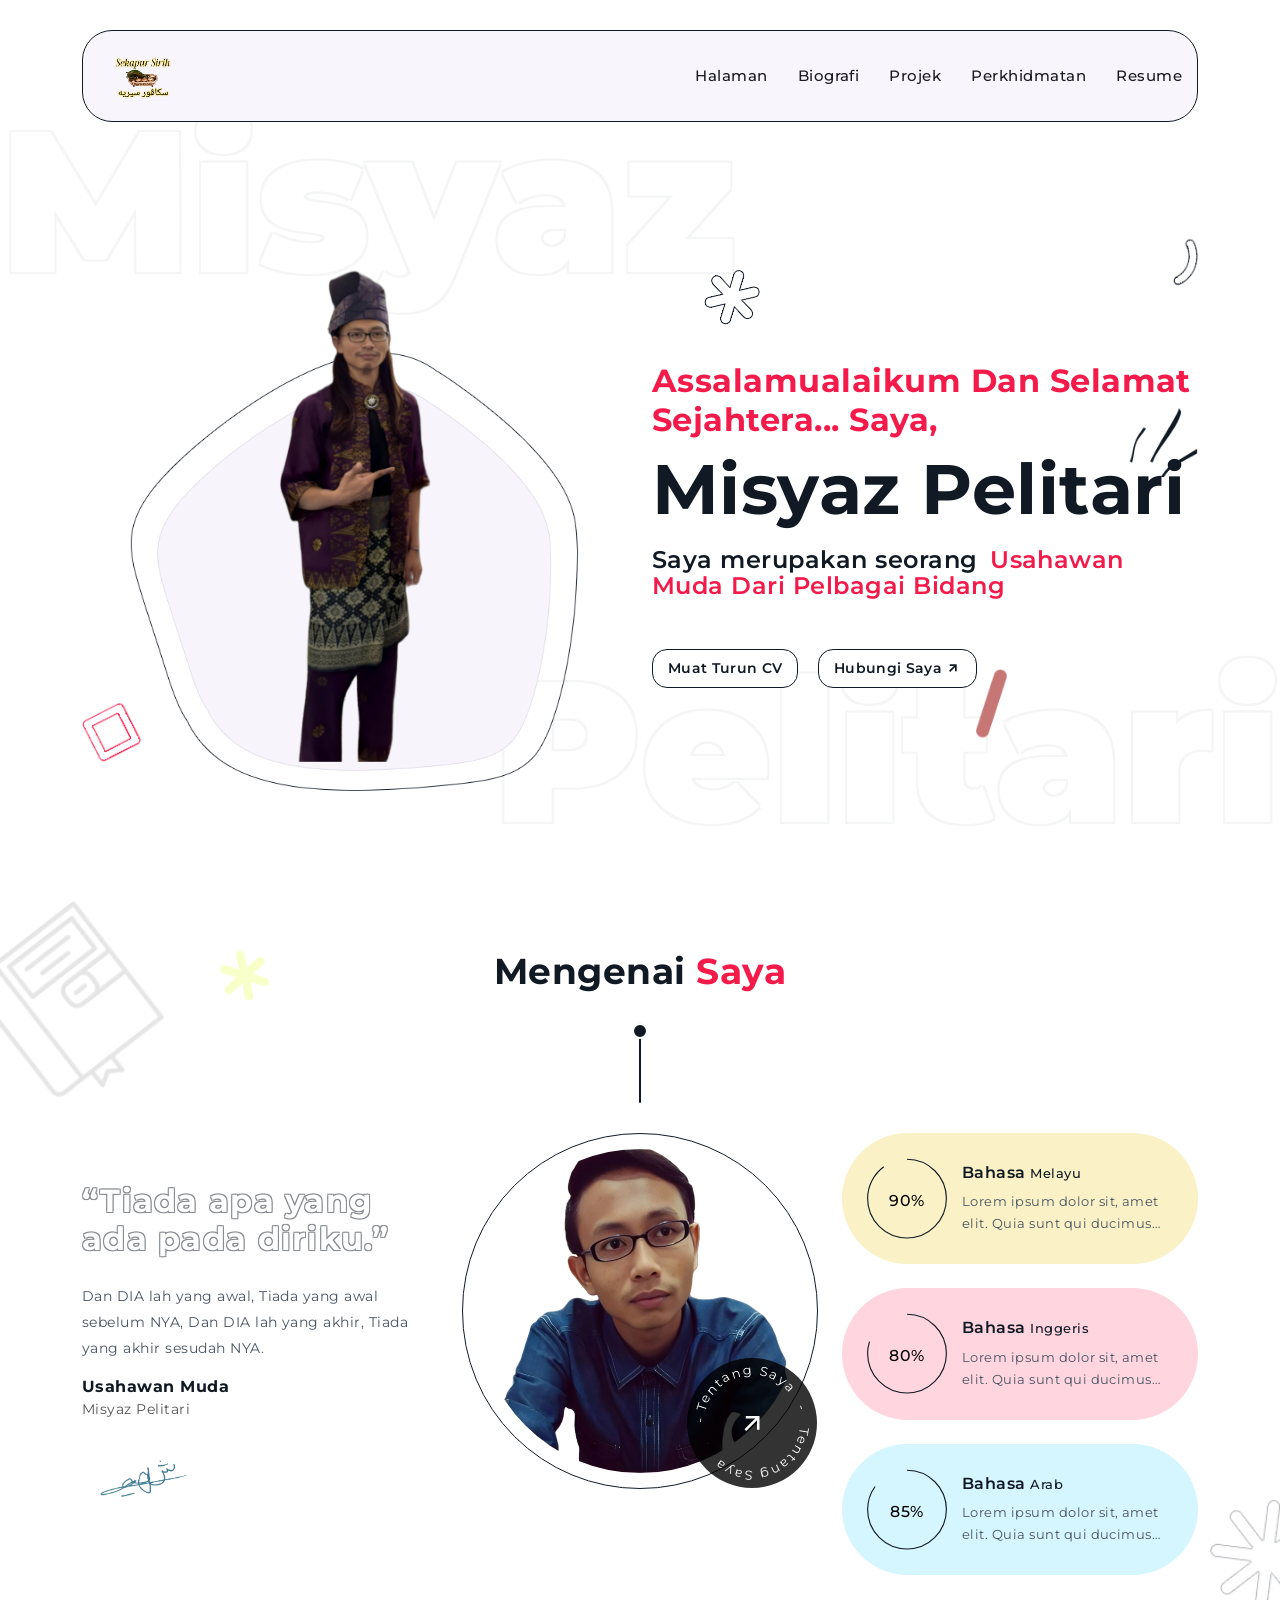
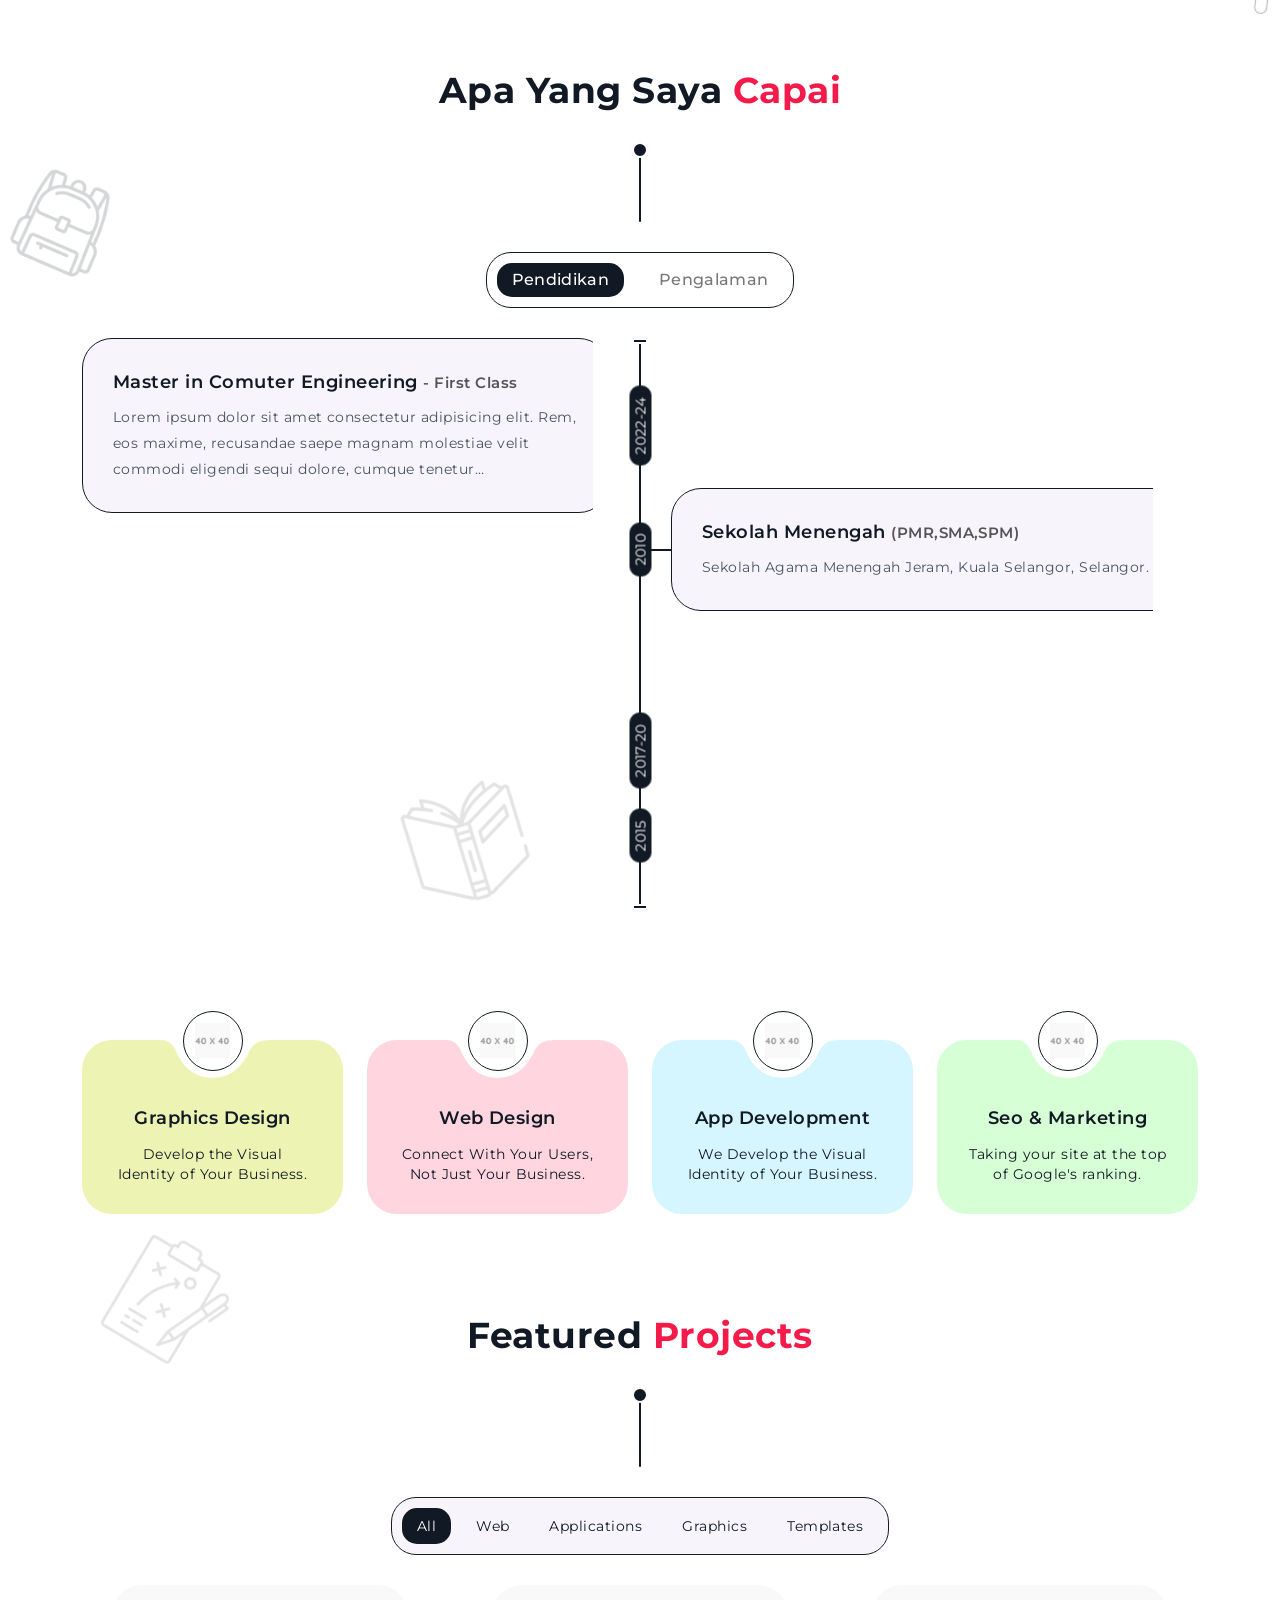
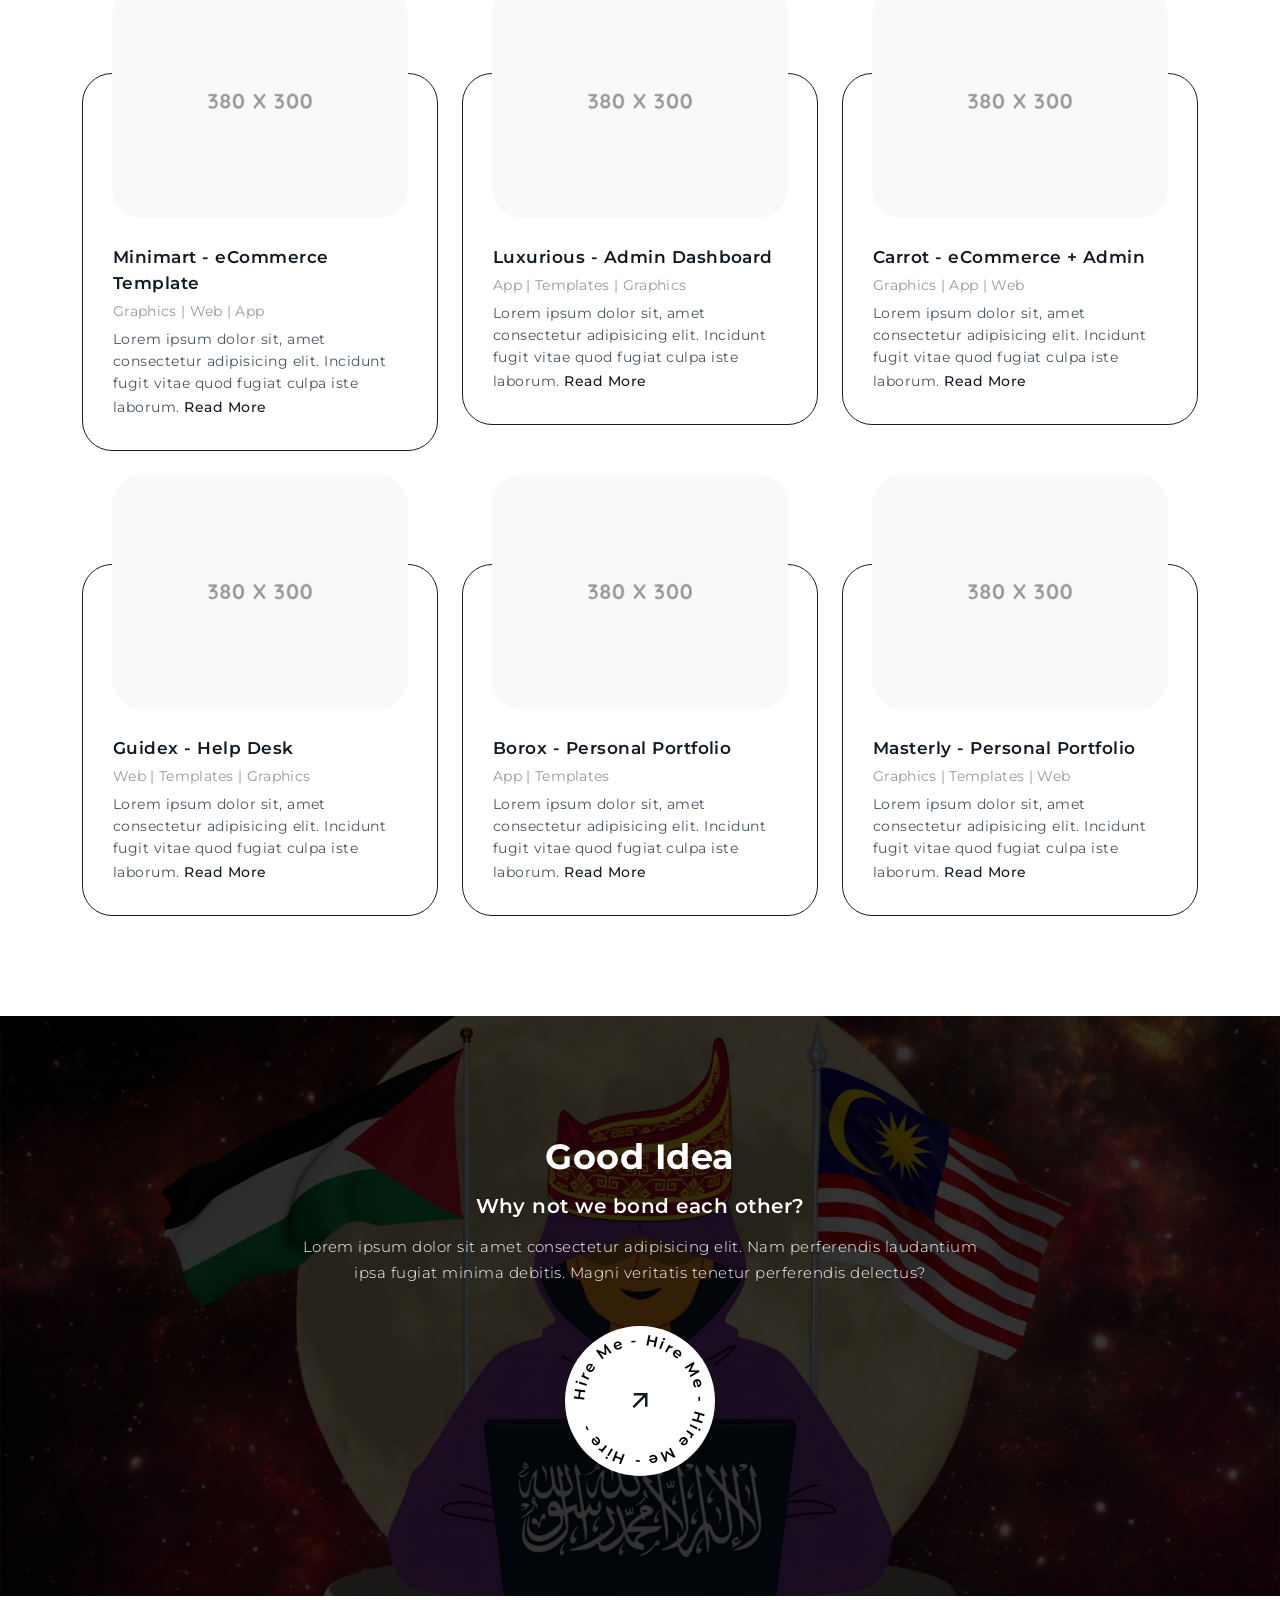
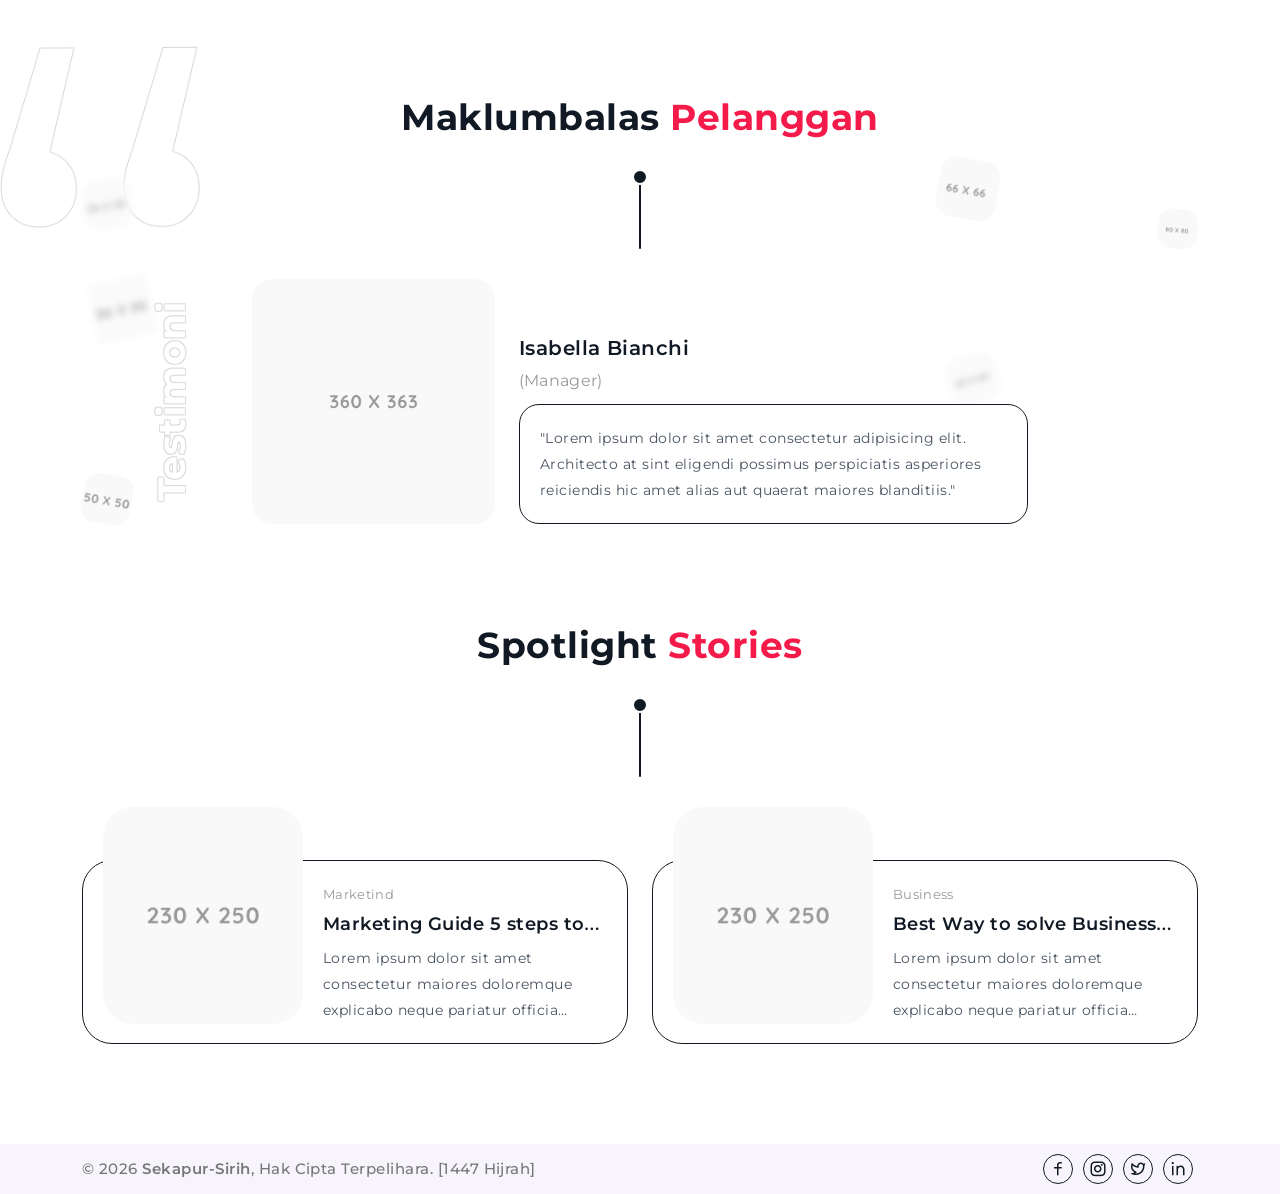
==== index.html @ bc79477d "modified:   index.html" ====
<!DOCTYPE html>
<html lang="en">

<head>
    <meta charset="UTF-8">
    <meta http-equiv="X-UA-Compatible" content="IE=edge">
    <meta name="viewport" content="width=device-width, initial-scale=1.0">
    <meta name="description" content="Karya Misyaz Pelitari.">
    <meta name="keywords" content="personal, portfolio, resume, cv, job, bio, virtual card, corporate, site design, professional, template, classic, modern">
    <title>SekapurSirih - Tampilan Bagi Maklumat Serta Data Biografi</title>

    <!-- Site Favicon -->
    <link rel="icon" href="assets/img/favicon/favicon.png" type="image/x-icon">

    <!-- Css All Plugins Files -->
    <link rel="stylesheet" href="assets/css/vendor/remixicon.css">
    <link rel="stylesheet" href="assets/css/vendor/jquery.fancybox.min.css">
    <link rel="stylesheet" href="assets/css/vendor/owl.carousel.min.css">
    <link rel="stylesheet" href="assets/css/vendor/aos.css">

    <!-- tailwindcss -->
    <script src="assets/js/vendor/tailwindcss3.4.5.js"></script>

    <!-- Main Style -->
    <link rel="stylesheet" href="assets/css/style.css">

</head>

<body>

    <!-- Loader -->
    <div class="bix-loader">
        <span class="loader"></span>
        <img src="assets/img/logo/logo.png" alt="">
    </div>

    <!-- Header -->
    <header class="bix-static transition-all duration-[0.3s] ease-in-out py-[30px] fixed top-[0] right-[0] left-[0] z-[20]">
        <div class="flex flex-wrap justify-between relative items-center mx-auto min-[1400px]:max-w-[1320px] min-[1200px]:max-w-[1140px] min-[992px]:max-w-[960px] min-[768px]:max-w-[720px] min-[576px]:max-w-[540px]">
            <div class="flex flex-wrap w-full">
                <div class="w-full px-[12px]">
                    <nav class="navbar navbar-expand-lg bix-navbar transition-all duration-[0.3s] ease-in-out p-[15px] bg-[#f8f6fc] border-[1px] border-solid border-[#111a24] rounded-[30px] relative z-[3] flex items-center justify-between max-[992px]:flex-nowrap">
                        <!-- Header Logo Start -->
                        <a class="navbar-brand" href="index.html">
                            <img src="assets/img/logo/logo.png" alt="logo" class="bix-logo w-[90px] px-[15px] flex">
                            <img src="assets/img/logo/logo-dark.png" alt="logo" class="dark-logo w-[90px] px-[15px] hidden">
                        </a>
                        <!-- Header Logo End -->
                        <button class="navbar-toggler min-[992px]:hidden w-[40px] h-[40px] flex items-center justify-center rounded-[50%] text-[#111a24] border-[1px] border-solid border-[#111a24] text-[1.25rem] bg-transparent" type="button" title="navbar-toggler">
                            <i class="ri-menu-2-line"></i>
                        </button>
                        <div class="bix-main-menu flex relative justify-end max-[991px]:hidden" id="navbarSupportedContent">
                            <ul class="navbar-nav m-[0] pl-[0] flex flex-wrap min-[992px]:flex-row">
                                <li class="nav-item transition-all duration-[0.3s] ease-in-out ml-[30px]">
                                    <a class="nav-link transition-all duration-[0.3s] ease-in-out font-montserrat tracking-[0.03rem] p-[0] text-[15px] font-medium leading-[40px] capitalize text-[#1b1c20] flex items-center relative hover:text-[#f41a4a]" href="index.html">Halaman</a>
                                </li>
                                <li class="nav-item transition-all duration-[0.3s] ease-in-out ml-[30px]">
                                    <a class="nav-link transition-all duration-[0.3s] ease-in-out font-montserrat tracking-[0.03rem] p-[0] text-[15px] font-medium leading-[40px] capitalize text-[#1b1c20] flex items-center relative hover:text-[#f41a4a]" href="about.html">Biografi</a>
                                </li>
                                <li class="nav-item transition-all duration-[0.3s] ease-in-out ml-[30px]">
                                    <a class="nav-link transition-all duration-[0.3s] ease-in-out font-montserrat tracking-[0.03rem] p-[0] text-[15px] font-medium leading-[40px] capitalize text-[#1b1c20] flex items-center relative hover:text-[#f41a4a]" href="projects.html">Projek</a>
                                </li>
                                <li class="nav-item transition-all duration-[0.3s] ease-in-out ml-[30px]">
                                    <a class="nav-link transition-all duration-[0.3s] ease-in-out font-montserrat tracking-[0.03rem] p-[0] text-[15px] font-medium leading-[40px] capitalize text-[#1b1c20] flex items-center relative hover:text-[#f41a4a]" href="services.html">Perkhidmatan</a>
                                </li>
                                <li class="nav-item transition-all duration-[0.3s] ease-in-out ml-[30px]">
                                    <a class="nav-link transition-all duration-[0.3s] ease-in-out font-montserrat tracking-[0.03rem] p-[0] text-[15px] font-medium leading-[40px] capitalize text-[#1b1c20] flex items-center relative hover:text-[#f41a4a]" href="resume.html">Resume</a>
                                </li> 
                            </ul>
                        </div>
                    </nav>
                </div>
            </div>
        </div>
    </header>

    <!-- Mobile-menu -->
    <div class="bix-sidebar-overlay hidden w-full h-screen fixed top-[0] left-[0] bg-[#000000cc] z-[42]"></div>
    <div id="in_mobile_menu" class="bix-side-cart bix-mobile-menu transition-all duration-[0.3s] ease-in-out w-[300px] h-full pt-[15px] px-[20px] pb-[20px] fixed top-[0] right-auto left-[0] bg-[#fff] translate-x-[-100%] flex flex-col z-[43] overflow-auto">
        <div class="bix-menu-title w-full pb-[20px] flex flex-wrap justify-between">
            <div class="menu-title flex items-center">
                <h4 class="relative border-[0] font-montserrat text-[17px] font-semibold leading-[1] text-[#1b1c20] bg-transparent tracking-[0.03rem]">Menu</h4>
            </div>
            <button type="button" class="bix-close relative border-[0] text-[30px] leading-[1] text-[#ff0000] bg-transparent ">×</button>
        </div>
        <div class="bix-menu-inner">
            <div class="bix-menu-content">
                <ul>
                    <li class="nav-item relative">
                        <a href="index.html" class="nav-link mb-[12px] py-[8px] px-[16px] block capitalize text-[#777] border-[1px] border-solid border-[#eae8ef] rounded-[10px] font-montserrat leading-[26px] text-[14px] font-medium tracking-[0.03rem]">Halaman</a>
                    </li>
                    <li class="nav-item relative">
                        <a href="about.html" class="nav-link mb-[12px] py-[8px] px-[16px] block capitalize text-[#777] border-[1px] border-solid border-[#eae8ef] rounded-[10px] font-montserrat leading-[26px] text-[14px] font-medium tracking-[0.03rem]">Biografi</a>
                    </li>
                    <li class="nav-item relative">
                        <a href="projects.html" class="nav-link mb-[12px] py-[8px] px-[16px] block capitalize text-[#777] border-[1px] border-solid border-[#eae8ef] rounded-[10px] font-montserrat leading-[26px] text-[14px] font-medium tracking-[0.03rem]">Projek</a>
                    </li>
                    <li class="nav-item relative">
                        <a href="services.html" class="nav-link mb-[12px] py-[8px] px-[16px] block capitalize text-[#777] border-[1px] border-solid border-[#eae8ef] rounded-[10px] font-montserrat leading-[26px] text-[14px] font-medium tracking-[0.03rem]">Perkhidmatan</a>
                    </li>
                    <li class="nav-item relative">
                        <a href="resume.html" class="nav-link mb-[12px] py-[8px] px-[16px] block capitalize text-[#777] border-[1px] border-solid border-[#eae8ef] rounded-[10px] font-montserrat leading-[26px] text-[14px] font-medium tracking-[0.03rem]">Resume</a>
                    </li>
                </ul>
            </div>
        </div>
    </div>

    <!-- Hero -->
    <section class="section-hero h-[800px] mt-[100px] relative pb-[50px] pt-[100px] max-[991px]:h-auto max-[991px]:mt-[95px] max-[991px]:pb-[40px] max-[991px]:pt-[80px] max-[767px]:pb-[35px] max-[767px]:pt-[70px]" id="home">
        <div class="first-name top-[0] leading-none absolute font-montserrat text-[200px] font-black text-[#fff] opacity-[0.04] max-[991px]:text-[130px] max-[991px]:top-[30px] max-[575px]:text-[100px] max-[460px]:text-[70px]">Misyaz</div>
        <div class="last-name bottom-[0] right-[0] absolute font-montserrat text-[200px] font-black text-[#fff] opacity-[0.04] max-[991px]:bottom-[250px] max-[991px]:text-[130px] max-[575px]:text-[100px] max-[460px]:text-[70px]">Pelitari</div>
        <div class="flex h-full flex-wrap justify-between relative items-center mx-auto min-[1400px]:max-w-[1320px] min-[1200px]:max-w-[1140px] min-[992px]:max-w-[960px] min-[768px]:max-w-[720px] min-[576px]:max-w-[540px]">
            <div class="flex flex-wrap w-full">
                <div class="min-[992px]:w-[50%] w-full px-[12px]">
                    <div class="bix-hero-img relative" data-aos="fade-up" data-aos-duration="2000" data-aos-delay="600">
                        <div class="hero-inner-img relative">
                            <img src="assets/img/hero/hero.png" alt="hero" data-offset="30" class="hero-parallax w-[calc(100%-300px)] mt-auto mx-auto mb-[50px] block max-[1399px]:w-[calc(100%-260px)] max-[1199px]:w-[calc(100%-215px)] max-[991px]:w-[calc(100%-400px)] max-[767px]:w-[calc(100%-250px)] max-[575px]:w-[210px]">
                        </div>
                    </div>
                </div>
                <div class="min-[992px]:w-[50%] w-full px-[12px]">
                    <div class="bix-hero-contact h-full flex flex-col justify-center relative max-[991px]:mt-[15px] max-[991px]:pb-[30px] max-[991px]:items-center max-[575px]:text-center">
                        <h4 class="mb-[8px] font-montserrat tracking-[0.03rem] leading-[1.2] text-[35px] font-bold text-[#f41a4a] max-[1399px]:text-[32px] max-[1199px]:text-[28px] max-[767px]:text-[24px]" data-aos="fade-up" data-aos-duration="2000" data-aos-delay="600">Assalamualaikum Dan Selamat Sejahtera... Saya, </h4>
                        <h1 class="mb-[16px] text-[78px] text-[#111a24] font-bold relative tracking-[0.03rem] leading-[1.2] max-[1399px]:text-[70px] max-[1199px]:text-[52px] max-[767px]:text-[38px]" data-aos="fade-up" data-aos-duration="2000" data-aos-delay="700">Misyaz Pelitari</h1>
                        <p class="font-montserrat text-[27px] font-semibold text-[#111a24] leading-[26px] tracking-[0.03rem] max-[1399px]:text-[24px] max-[1199px]:text-[20px] max-[767px]:text-[18px]" data-aos="fade-up" data-aos-duration="2000" data-aos-delay="800">Saya merupakan seorang
                            <span class="mx-[5px] text-[#f41a4a]">Usahawan Muda Dari Pelbagai Bidang</span>
                        </p>
                        <div class="bix-buttons m-[-10px] pt-[50px] flex flex-wrap relative max-[991px]:pt-[20px] max-[575px]:justify-center" data-aos="fade-up" data-aos-duration="2000" data-aos-delay="900">
                            <button type="button" class="bix-button m-[10px] transition-all duration-[0.3s] ease-in-out py-[10px] px-[15px] font-montserrat text-[14px] font-semibold leading-[1.2] capitalize bg-[#fff] text-[#111a24] border-[1px] border-solid border-[#111a24] rounded-[15px] hover:bg-[#f41a4a] hover:border-[#f41a4a] hover:text-[#fff]">Muat Turun CV</button>
                            <button type="button" class="modal-trigger bix-modal-toggle bix-button m-[10px] transition-all duration-[0.3s] ease-in-out py-[10px] px-[15px] font-montserrat text-[14px] font-semibold leading-[1.2] capitalize bg-[#fff] text-[#111a24] border-[1px] border-solid border-[#111a24] rounded-[15px] hover:bg-[#f41a4a] hover:border-[#f41a4a] hover:text-[#fff]">Hubungi Saya <i class="ri-arrow-right-up-line"></i></button>
                        </div>
                    </div>
                </div>
            </div>
        </div>
    </section>

    <!-- About -->
    <section class="section-about relative py-[50px] max-[991px]:py-[40px] max-[767px]:py-[35px]">
        <div class="container flex flex-wrap justify-between relative items-center mx-auto min-[1400px]:max-w-[1320px] min-[1200px]:max-w-[1140px] min-[992px]:max-w-[960px] min-[768px]:max-w-[720px] min-[576px]:max-w-[540px]">
            <div class="flex flex-wrap w-full mb-[-30px]">
                <div class="w-full px-[12px]">
                    <div class="bix-banner mb-[30px] flex justify-center text-center max-[1199px]:mb-[25px] max-[767px]:mb-[20px]" data-aos="fade-up" data-aos-duration="2000" data-aos-delay="400">
                        <h4 class="font-montserrat text-[36px] font-bold text-[#111a24] tracking-[0.03rem] leading-[1.2] max-[1199px]:text-[32px] max-[767px]:text-[28px] max-[575px]:text-[24px]">Mengenai <span class="text-[#f41a4a]">Saya</span></h4>
                    </div>
                    <div class="bix-banner-line mb-[110px]" data-aos="fade-up" data-aos-duration="2000" data-aos-delay="600">
                        <span class="inner-border relative flex justify-center"></span>
                    </div>
                </div>
                <div class="max-[1199px]:order-2 min-[1200px]:w-[33.33%] min-[992px]:w-[50%] w-full px-[12px] mb-[30px]" data-aos="fade-up" data-aos-duration="2000" data-aos-delay="400">
                    <div class="bix-about-contact h-full flex flex-col justify-center">
                        <h5 class="mb-[24px] font-montserrat text-[37px] font-bold text-[#fff] tracking-[0.08rem] opacity-[0.5] leading-[1.2] max-[1399px]:text-[32px] max-[1199px]:text-[28px] max-[575px]:text-[28px] max-[420px]:text-[22px]">“Tiada apa yang ada pada diriku.”</h5>
                        <p class="mb-[16px] font-montserrat text-[14px] text-[#495461] font-normal leading-[26px] tracking-[0.03rem]">Dan DIA lah yang awal, Tiada yang awal sebelum NYA, Dan DIA lah yang akhir, Tiada yang akhir sesudah NYA. </p>
                        <div class="about-name">
                            <h6 class="mb-[0] font-montserrat text-[16px] text-[#111a24] font-bold tracking-[0.03rem] leading-[1.2]">Usahawan Muda</h6>
                            <p class="text-[14px] text-[#555] mb-[16px] font-montserrat font-normal leading-[26px] tracking-[0.03rem]">Misyaz Pelitari</p>
                            <div class="inner-sign-items">
                                <img src="assets/img/about/sign.png" alt="sign" class="white-mode w-[120px] inline">
                                <img src="assets/img/about/sign-dark.png" alt="sign" class="dark-mode w-[120px] hidden">
                            </div>
                        </div>
                    </div>
                </div>
                <div class="max-[1199px]:order-1 min-[1200px]:w-[33.33%] min-[992px]:w-[100%] w-full px-[12px] mb-[30px]" data-aos="fade-up" data-aos-duration="2000" data-aos-delay="600">
                    <div class="bix-about-img border-[1px] border-solid border-[#111a24] p-[15px] rounded-[200px] relative max-[1199px]:max-w-fit max-[1199px]:m-auto">
                        <img src="assets/img/about/about.jpg" alt="about" class="w-full rounded-[200px]">
                        <div class="bix-rounded-circle z-[1] h-[130px] w-[130px] absolute bottom-[0] right-[0] bg-[#000000cc] rounded-[50%] max-[575px]:h-[120px] max-[575px]:w-[120px] max-[575px]:bottom-[20px] max-[575px]:right-[20px] max-[420px]:bottom-[0] max-[420px]:right-[0]">
                            <a href="about.html" class="relative">
                                <svg viewBox="0 0 100 100" width="100" height="100" class="fill-current h-auto origin-center w-full">
                                    <defs>
                                        <path id="circle" d=" M 50, 50 m -37, 0 a 37,37 0 1,1 74,0 a 37,37 0 1,1 -74,0"></path>
                                    </defs>
                                    <text>
                                        <textPath xlink:href="#circle" class="text-[10px] text-[#fff] tracking-[1.3px]">-  Tentang Saya &nbsp; - &nbsp;  Tentang Saya &nbsp; 
                                        </textPath>
                                    </text>
                                </svg>
                                <div class="inner-contact w-full h-full absolute top-[0] left-[0] right-[0] flex justify-center items-center">
                                    <i class="ri-arrow-right-up-line text-[30px] text-[#fff]"></i>
                                </div>
                            </a>
                        </div>
                        <div class="inner-item transition-all duration-[0.3s] ease-in-out h-full absolute top-[0] right-[-7px] flex flex-col justify-center z-[0] opacity-[0]">
                            <a class="box-inner my-[20px] relative" href="javascript:void(0)">
                                <img src="assets/img/about/item-1.png" alt="item-1" class="w-[18px] h-[18px] relative z-[1] rounded-[0]">
                            </a>
                            <a class="box-inner my-[20px] relative" href="javascript:void(0)">
                                <img src="assets/img/about/item-2.png" alt="item-2" class="white-mode w-[18px] h-[18px] relative z-[1] rounded-[0] inline">
                                <img src="assets/img/about/item-2-dark.png" alt="item-2-dark" class="dark-mode w-[18px] h-[18px] relative z-[1] rounded-[0] hidden">
                            </a>
                            <a class="box-inner my-[20px] relative" href="javascript:void(0)">
                                <img src="assets/img/about/item-3.png" alt="item-3" class="w-[18px] h-[18px] relative z-[1] rounded-[0]">
                            </a>
                        </div>
                    </div>
                </div>
                <div class="max-[1199px]:order-3 min-[1200px]:w-[33.33%] min-[992px]:w-[50%] w-full px-[12px]">
                    <div class="bix-skill h-full flex flex-col justify-center max-[1199px]:h-auto" id="progress">
                        <div class="skill-inner-box mb-[24px] p-[20px] flex flex-col relative rounded-[100px] max-[420px]:rounded-[50px] bg-[#faf1c6]" data-aos="fade-up" data-aos-duration="2000" data-aos-delay="600">
                            <div class="skill-logo transition-all duration-[0.3s] ease-in-out flex justify-end absolute right-[60px] top-[-30px] z-[1] opacity-[0]">
                                <a href="javascript:void(0)" class="relative h-[30px] w-[30px] mx-[20px] border-[1px] border-solid border-[#111a24] bg-[#fff] rounded-[20px]">
                                    <img src="assets/img/about/logo-1.png" alt="about-logo-1" class="w-[28px] p-[5px]">
                                </a>
                                <a href="javascript:void(0)" class="relative h-[30px] w-[30px] mx-[20px] border-[1px] border-solid border-[#111a24] bg-[#fff] rounded-[20px]">
                                    <img src="assets/img/about/logo-3.png" alt="about-logo-3" class="w-[28px] p-[5px]">
                                </a>
                            </div>
                            <div class="skill-contact inline-flex flex-wrap max-[420px]:flex-col">
                                <svg class="progress noselect w-[90px] h-full bg-transparent inline-block" data-progress="90" x="0px" y="0px" viewBox="0 0 80 80"> 
                                    <path class="track" d="M5,40a35,35 0 1,0 70,0a35,35 0 1,0 -70,0" />
                                    <path class="fill" d="M5,40a35,35 0 1,0 70,0a35,35 0 1,0 -70,0" />
                                    <text class="value" x="50%" y="58%">100%</text>
                                </svg>
                                <div class="skill-box-contact w-[calc(100%-90px)] p-[10px] flex flex-col justify-center max-[420px]:w-full">
                                    <h4 class="font-montserrat text-[16px] font-semibold text-[#111a24] mb-[8px] tracking-[0.03rem] leading-[1.2]">Bahasa <span class="text-[13px] font-medium text-[#111a24]">Melayu</span></h4>
                                    <p class="font-montserrat text-[13px] leading-[22px] text-[#495461] overflow-hidden tracking-[0.03rem] text-ellipsis flex">Lorem ipsum dolor sit, amet elit. Quia sunt qui
                                        ducimus veritatis ullam.</p>
                                </div>
                            </div>
                        </div>
                        <div class="skill-inner-box mb-[24px] p-[20px] flex flex-col relative rounded-[100px] max-[420px]:rounded-[50px] bg-[#ffd5df]" data-aos="fade-up" data-aos-duration="2000" data-aos-delay="800">
                            <div class="skill-logo transition-all duration-[0.3s] ease-in-out flex justify-end absolute right-[60px] top-[-30px] z-[1] opacity-[0]">
                                <a href="javascript:void(0)" class="relative h-[30px] w-[30px] mx-[20px] border-[1px] border-solid border-[#111a24] bg-[#fff] rounded-[20px]">
                                    <img src="assets/img/about/logo-4.png" alt="about-logo-4" class="w-[28px] p-[5px]">
                                </a>
                                <a href="javascript:void(0)" class="relative h-[30px] w-[30px] mx-[20px] border-[1px] border-solid border-[#111a24] bg-[#fff] rounded-[20px]">
                                    <img src="assets/img/about/logo-5.png" alt="about-logo-5" class="w-[28px] p-[5px]">
                                </a>
                            </div>
                            <div class="skill-contact inline-flex flex-wrap max-[420px]:flex-col">
                                <svg class="progress blue noselect w-[90px] h-full bg-transparent inline-block" data-progress="80" x="0px" y="0px" viewBox="0 0 80 80">
                                    <path class="track" d="M5,40a35,35 0 1,0 70,0a35,35 0 1,0 -70,0" />
                                    <path class="fill" d="M5,40a35,35 0 1,0 70,0a35,35 0 1,0 -70,0" />
                                    <text class="value" x="50%" y="58%">70%</text>
                                </svg>
                                <div class="skill-box-contact w-[calc(100%-90px)] p-[10px] flex flex-col justify-center max-[420px]:w-full">
                                    <h4 class="font-montserrat text-[16px] font-semibold text-[#111a24] mb-[8px] tracking-[0.03rem] leading-[1.2]">Bahasa <span class="text-[13px] font-medium text-[#111a24]">Inggeris</span></h4>
                                    <p class="font-montserrat text-[13px] leading-[22px] text-[#495461] overflow-hidden tracking-[0.03rem] text-ellipsis flex">Lorem ipsum dolor sit, amet elit. Quia sunt qui
                                        ducimus veritatis ullam.</p>
                                </div>
                            </div>
                        </div>
                        <div class="skill-inner-box mb-[24px] p-[20px] flex flex-col relative rounded-[100px] max-[420px]:rounded-[50px] bg-[#d5f5ff]" data-aos="fade-up" data-aos-duration="2000" data-aos-delay="1000">
                            <div class="skill-logo transition-all duration-[0.3s] ease-in-out flex justify-end absolute right-[60px] top-[-30px] z-[1] opacity-[0]">
                                <a href="javascript:void(0)" class="relative h-[30px] w-[30px] mx-[20px] border-[1px] border-solid border-[#111a24] bg-[#fff] rounded-[20px]">
                                    <img src="assets/img/about/logo-6.png" alt="about-logo-6" class="w-[28px] p-[5px]">
                                </a>
                                <a href="javascript:void(0)" class="relative h-[30px] w-[30px] mx-[20px] border-[1px] border-solid border-[#111a24] bg-[#fff] rounded-[20px]">
                                    <img src="assets/img/about/logo-7.png" alt="about-logo-7" class="w-[28px] p-[5px]">
                                </a>
                            </div>
                            <div class="skill-contact inline-flex flex-wrap max-[420px]:flex-col">
                                <svg class="progress noselect w-[90px] h-full bg-transparent inline-block" data-progress="85" x="0px" y="0px" viewBox="0 0 80 80">
                                    <path class="track" d="M5,40a35,35 0 1,0 70,0a35,35 0 1,0 -70,0" />
                                    <path class="fill" d="M5,40a35,35 0 1,0 70,0a35,35 0 1,0 -70,0" />
                                    <text class="value" x="50%" y="58%">50%</text>
                                </svg>
                                <div class="skill-box-contact w-[calc(100%-90px)] p-[10px] flex flex-col justify-center max-[420px]:w-full">
                                    <h4 class="font-montserrat text-[16px] font-semibold text-[#111a24] mb-[8px] tracking-[0.03rem] leading-[1.2]">Bahasa <span class="text-[13px] font-medium text-[#111a24]">Arab</span></h4>
                                    <p class="font-montserrat text-[13px] leading-[22px] text-[#495461] overflow-hidden tracking-[0.03rem] text-ellipsis flex">Lorem ipsum dolor sit, amet elit. Quia sunt qui
                                        ducimus veritatis ullam.</p>
                                </div>
                            </div>
                        </div>
                    </div>
                </div>
            </div>
        </div>
    </section>

    <!-- Achievement -->
    <section class="section-achievement relative py-[50px] max-[991px]:py-[40px] max-[767px]:py-[35px]">
        <div class="flex flex-wrap justify-between relative items-center mx-auto min-[1400px]:max-w-[1320px] min-[1200px]:max-w-[1140px] min-[992px]:max-w-[960px] min-[768px]:max-w-[720px] min-[576px]:max-w-[540px]">
            <div class="flex flex-wrap w-full">
                <div class="w-full px-[12px]">
                    <div class="bix-banner mb-[30px] flex justify-center text-center max-[1199px]:mb-[25px] max-[767px]:mb-[20px]" data-aos="fade-up" data-aos-duration="2000" data-aos-delay="400">
                        <h4 class="font-montserrat text-[36px] font-bold text-[#111a24] tracking-[0.03rem] leading-[1.2] max-[1199px]:text-[32px] max-[767px]:text-[28px] max-[575px]:text-[24px]">Apa Yang Saya <span class="text-[#f41a4a]">Capai</span></h4>
                    </div>
                    <div class="bix-banner-line mb-[110px]" data-aos="fade-up" data-aos-duration="2000" data-aos-delay="600">
                        <span class="inner-border relative flex justify-center"></span>
                    </div>
                </div>
                <div class="w-full px-[12px]">
                    <div class="bix-activity-tabs flex flex-col items-center">
                        <ul class="nav nav-tabs inline-flex flex-wrap justify-center items-center bg-[#fff] border-[1px] border-solid border-[#111a24] rounded-[25px] mb-[30px]" id="bix_activity" data-aos="fade-up" data-aos-duration="2000" data-aos-delay="400">
                            <li class="nav-item m-[10px]">
                                <a href="#education" class="py-[5px] px-[15px] rounded-[15px] capitalize font-medium text-[16px] block">Pendidikan</a>
                            </li>
                            <li class="nav-item m-[10px]">
                                <a href="#experience" class="py-[5px] px-[15px] rounded-[15px] capitalize font-medium text-[16px] block">Pengalaman</a>
                            </li>
                        </ul>
                        <div class="tab-content">
                            <div class="tab-activity-pane" id="education">
                                <div class="flex flex-wrap w-full">
                                    <div class="w-full">
                                        <div class="bix-achievement relative flex w-full max-[767px]:flex-col">
                                            <div class="bix-achievement-inner bix-border-r w-[50%] pr-[30px] border-r-[0.5px] border-solid border-[#111a24] max-[767px]:w-full max-[767px]:flex max-[767px]:flex-col max-[767px]:border-[0] max-[767px]:p-[0]">
                                                <div class="bix-achievement-box left border-[1px] border-solid border-[#111a24] p-[30px] rounded-[30px] bg-[#f7f5fb] relative max-[767px]:mt-[12px] max-[767px]:mb-[24px]" data-aos="fade-up" data-aos-duration="2000" data-aos-delay="400">
                                                    <div class="achievement-year w-[100px] h-full absolute top-[0] flex items-center justify-center rotate-[270deg] z-[1] right-[-82px] max-[767px]:block max-[767px]:rotate-[0] max-[767px]:top-[-13px] max-[767px]:left-[45px]">
                                                        <span class="bg-[#111a24] text-[#fff] border-[1px] border-solid border-[#111a24] rounded-[10px] leading-[1] py-[3px] px-[10px] font-montserrat font-normal tracking-[0.02rem] text-[14px]">2022-24</span>
                                                    </div>
                                                    <h4 class="mb-[8px] font-montserrat text-[18px] font-semibold leading-[26px] text-[#111a24] tracking-[0.03rem] max-[575px]:text-[16px] max-[575px]:leading-[25px]">Master in Comuter Engineering <span class="text-[15px] text-[#555]">- First Class</span></h4>
                                                    <p class="overflow-hidden text-ellipsis flex m-[0] font-montserrat text-[14px] text-[#495461] font-normal leading-[26px] tracking-[0.03rem]">Lorem ipsum dolor sit amet consectetur adipisicing elit. Rem, eos
                                                        maxime, recusandae saepe magnam molestiae velit commodi eligendi
                                                        sequi dolore, cumque tenetur reprehenderit? Quibusdam, animi.
                                                    </p>
                                                </div>
                                                <div class="bix-achievement-box left border-[1px] border-solid border-[#111a24] mt-[150px] p-[30px] rounded-[30px] bg-[#f7f5fb] relative max-[767px]:mt-[12px] max-[767px]:mb-[24px]" data-aos="fade-up" data-aos-duration="2000" data-aos-delay="600">
                                                    <div class="achievement-year w-[100px] h-full absolute top-[0] flex items-center justify-center rotate-[270deg] z-[1] right-[-82px] max-[767px]:block max-[767px]:rotate-[0] max-[767px]:top-[-13px] max-[767px]:left-[45px]">
                                                        <span class="bg-[#111a24] text-[#fff] border-[1px] border-solid border-[#111a24] rounded-[10px] leading-[1] py-[3px] px-[10px] font-montserrat font-normal tracking-[0.02rem] text-[14px]">2017-20</span>
                                                    </div>
                                                    <h4 class="mb-[8px] font-montserrat text-[18px] font-semibold leading-[26px] text-[#111a24] tracking-[0.03rem] max-[575px]:text-[16px] max-[575px]:leading-[25px]">Higher Secondary <span class="text-[15px] text-[#555]">- 92.54%</span></h4>
                                                    <p class="overflow-hidden text-ellipsis flex m-[0] font-montserrat text-[14px] text-[#495461] font-normal leading-[26px] tracking-[0.03rem]">Lorem ipsum dolor sit amet consectetur adipisicing elit. Rem, eos
                                                        maxime, recusandae saepe magnam molestiae velit commodi eligendi
                                                        sequi dolore, cumque tenetur reprehenderit? Quibusdam, animi.
                                                    </p>
                                                </div>
                                            </div>
                                            <div class="bix-achievement-inner bix-border-l w-[50%] pl-[30px] border-l-[0.5px] border-solid border-[#111a24] max-[767px]:w-full max-[767px]:flex max-[767px]:flex-col max-[767px]:border-[0] max-[767px]:p-[0] max-[767px]:mb-[-24px]">
                                                <div class="bix-achievement-box right border-[1px] border-solid border-[#111a24] mt-[150px] p-[30px] rounded-[30px] bg-[#f7f5fb] relative max-[767px]:mt-[12px] max-[767px]:mb-[24px]" data-aos="fade-up" data-aos-duration="2000" data-aos-delay="500">
                                                    <div class="achievement-year w-[100px] h-full absolute top-[0] flex items-center justify-center rotate-[270deg] z-[1] left-[-82px] max-[767px]:block max-[767px]:rotate-[0] max-[767px]:top-[-13px] max-[767px]:left-[45px]">
                                                        <span class="bg-[#111a24] text-[#fff] border-[1px] border-solid border-[#111a24] rounded-[10px] leading-[1] py-[3px] px-[10px] font-montserrat font-normal tracking-[0.02rem] text-[14px]">2010</span>
                                                    </div>
                                                    <h4 class="mb-[8px] font-montserrat text-[18px] font-semibold leading-[26px] text-[#111a24] tracking-[0.03rem] max-[575px]:text-[16px] max-[575px]:leading-[25px]">Sekolah Menengah <span class="text-[15px] text-[#555]"> (PMR,SMA,SPM)</span>
                                                    </h4>
                                                    <p class="overflow-hidden text-ellipsis flex m-[0] font-montserrat text-[14px] text-[#495461] font-normal leading-[26px] tracking-[0.03rem]">Sekolah Agama Menengah Jeram, Kuala Selangor, Selangor.
                                                    </p>
                                                </div>
                                                <div class="bix-achievement-box right border-[1px] border-solid border-[#111a24] mt-[150px] p-[30px] rounded-[30px] bg-[#f7f5fb] relative max-[767px]:mt-[12px] max-[767px]:mb-[24px]" data-aos="fade-up" data-aos-duration="2000" data-aos-delay="700">
                                                    <div class="achievement-year w-[100px] h-full absolute top-[0] flex items-center justify-center rotate-[270deg] z-[1] left-[-82px] max-[767px]:block max-[767px]:rotate-[0] max-[767px]:top-[-13px] max-[767px]:left-[45px]">
                                                        <span class="bg-[#111a24] text-[#fff] border-[1px] border-solid border-[#111a24] rounded-[10px] leading-[1] py-[3px] px-[10px] font-montserrat font-normal tracking-[0.02rem] text-[14px]">2015</span>
                                                    </div>
                                                    <h4 class="mb-[8px] font-montserrat text-[18px] font-semibold leading-[26px] text-[#111a24] tracking-[0.03rem] max-[575px]:text-[16px] max-[575px]:leading-[25px]">Sekolah Rendah <span class="text-[15px] text-[#555]"> (UPSR & PSRA)</span></h4>
                                                    <p class="overflow-hidden text-ellipsis flex m-[0] font-montserrat text-[14px] text-[#495461] font-normal leading-[26px] tracking-[0.03rem]">Sekolah Rendah Agama Integrasi Bandar Baru Kuala Selangor, Selangor.
                                                    </p>
                                                </div>
                                            </div>
                                        </div>
                                    </div>
                                </div>
                            </div>
                            <div class="tab-activity-pane" id="experience">
                                <div class="flex flex-wrap w-full">
                                    <div class="w-full px-[12px]">
                                        <div class="bix-achievement relative flex w-full max-[767px]:flex-col">
                                            <div class="bix-achievement-inner bix-border-r w-[50%] pr-[30px] border-r-[0.5px] border-solid border-[#111a24] max-[767px]:w-full max-[767px]:flex max-[767px]:flex-col max-[767px]:border-[0] max-[767px]:p-[0]">
                                                <div class="bix-achievement-box left border-[1px] border-solid border-[#111a24] mt-[150px] border-[1px] border-solid border-[#111a24] p-[30px] rounded-[30px] bg-[#f7f5fb] relative max-[767px]:mt-[12px] max-[767px]:mb-[24px]" data-aos="fade-up" data-aos-duration="2000" data-aos-delay="400">
                                                    <div class="achievement-year w-[100px] h-full absolute top-[0] flex items-center justify-center rotate-[270deg] z-[1] right-[-82px] max-[767px]:block max-[767px]:rotate-[0] max-[767px]:top-[-13px] max-[767px]:left-[45px]">
                                                        <span class="bg-[#111a24] text-[#fff] border-[1px] border-solid border-[#111a24] rounded-[10px] leading-[1] py-[3px] px-[10px] font-montserrat font-normal tracking-[0.02rem] text-[14px]">2023-2025</span>
                                                    </div>
                                                    <h4 class="mb-[8px] font-montserrat text-[18px] font-semibold leading-[26px] text-[#111a24] tracking-[0.03rem] max-[575px]:text-[16px] max-[575px]:leading-[25px]">Nain Sani Construction <span class="text-[15px] text-[#555]">- Pemilik & Penolong Pengurus</span></h4>
                                                    <p class="overflow-hidden text-ellipsis flex m-[0] font-montserrat text-[14px] text-[#495461] font-normal leading-[26px] tracking-[0.03rem]">Lorem ipsum dolor sit amet consectetur adipisicing elit. Rem, eos
                                                        maxime, recusandae saepe magnam molestiae velit commodi eligendi
                                                        sequi dolore, cumque tenetur reprehenderit? Quibusdam, animi.
                                                    </p>
                                                </div>
                                                <div class="bix-achievement-box left border-[1px] border-solid border-[#111a24] mt-[150px] p-[30px] rounded-[30px] bg-[#f7f5fb] relative max-[767px]:mt-[12px] max-[767px]:mb-[24px]" data-aos="fade-up" data-aos-duration="2000" data-aos-delay="600">
                                                    <div class="achievement-year w-[100px] h-full absolute top-[0] flex items-center justify-center rotate-[270deg] z-[1] right-[-82px] max-[767px]:block max-[767px]:rotate-[0] max-[767px]:top-[-13px] max-[767px]:left-[45px]">
                                                        <span class="bg-[#111a24] text-[#fff] border-[1px] border-solid border-[#111a24] rounded-[10px] leading-[1] py-[3px] px-[10px] font-montserrat font-normal tracking-[0.02rem] text-[14px]">2023-2025</span>
                                                    </div>
                                                    <h4 class="mb-[8px] font-montserrat text-[18px] font-semibold leading-[26px] text-[#111a24] tracking-[0.03rem] max-[575px]:text-[16px] max-[575px]:leading-[25px]">Zaman Travel & Tour SDN BHD <span class="text-[15px] text-[#555]">- Penolong Pegawai Komunikasi Strategik</span></h4>
                                                    <p class="overflow-hidden text-ellipsis flex m-[0] font-montserrat text-[14px] text-[#495461] font-normal leading-[26px] tracking-[0.03rem]">Lorem ipsum dolor sit amet consectetur adipisicing elit. Rem, eos
                                                        maxime, recusandae saepe magnam molestiae velit commodi eligendi
                                                        sequi dolore, cumque tenetur reprehenderit? Quibusdam, animi.
                                                    </p>
                                                </div>
                                            </div>
                                            <div class="bix-achievement-inner bix-border-l w-[50%] pl-[30px] border-l-[0.5px] border-solid border-[#111a24] max-[767px]:w-full max-[767px]:flex max-[767px]:flex-col max-[767px]:border-[0] max-[767px]:p-[0] max-[767px]:mb-[-24px]">
                                                <div class="bix-achievement-box right border-[1px] border-solid border-[#111a24] p-[30px] rounded-[30px] bg-[#f7f5fb] relative max-[767px]:mt-[12px] max-[767px]:mb-[24px]" data-aos="fade-up" data-aos-duration="2000" data-aos-delay="500">
                                                    <div class="achievement-year w-[100px] h-full absolute top-[0] flex items-center justify-center rotate-[270deg] z-[1] left-[-82px] max-[767px]:block max-[767px]:rotate-[0] max-[767px]:top-[-13px] max-[767px]:left-[45px]">
                                                        <span class="bg-[#111a24] text-[#fff] border-[1px] border-solid border-[#111a24] rounded-[10px] leading-[1] py-[3px] px-[10px] font-montserrat font-normal tracking-[0.02rem] text-[14px]">2020-22</span>
                                                    </div>
                                                    <h4 class="mb-[8px] font-montserrat text-[18px] font-semibold leading-[26px] text-[#111a24] tracking-[0.03rem] max-[575px]:text-[16px] max-[575px]:leading-[25px]">Arcon SDN BHD <span class="text-[15px] text-[#555]">- Penolong Pegawai Kesihatan Pekerjaan</span>
                                                    </h4>
                                                    <p class="overflow-hidden text-ellipsis flex m-[0] font-montserrat text-[14px] text-[#495461] font-normal leading-[26px] tracking-[0.03rem]">Lorem ipsum dolor sit amet consectetur adipisicing elit. Rem, eos
                                                        maxime, recusandae saepe magnam molestiae velit commodi eligendi
                                                        sequi dolore, cumque tenetur reprehenderit? Quibusdam, animi.
                                                    </p>
                                                </div>
                                                <div class="bix-achievement-box right border-[1px] border-solid border-[#111a24] mt-[150px] p-[30px] rounded-[30px] bg-[#f7f5fb] relative max-[767px]:mt-[12px] max-[767px]:mb-[24px]" data-aos="fade-up" data-aos-duration="2000" data-aos-delay="700">
                                                    <div class="achievement-year w-[100px] h-full absolute top-[0] flex items-center justify-center rotate-[270deg] z-[1] left-[-82px] max-[767px]:block max-[767px]:rotate-[0] max-[767px]:top-[-13px] max-[767px]:left-[45px]">
                                                        <span class="bg-[#111a24] text-[#fff] border-[1px] border-solid border-[#111a24] rounded-[10px] leading-[1] py-[3px] px-[10px] font-montserrat font-normal tracking-[0.02rem] text-[14px]">2015-17</span>
                                                    </div>
                                                    <h4 class="mb-[8px] font-montserrat text-[18px] font-semibold leading-[26px] text-[#111a24] tracking-[0.03rem] max-[575px]:text-[16px] max-[575px]:leading-[25px]">Crystal Network SDN BHD <span class="text-[15px] text-[#555]">- - Penolong Pegawai Sumber Manusia</span></h4>
                                                    <p class="overflow-hidden text-ellipsis flex m-[0] font-montserrat text-[14px] text-[#495461] font-normal leading-[26px] tracking-[0.03rem]">Lorem ipsum dolor sit amet consectetur adipisicing elit. Rem, eos
                                                        maxime, recusandae saepe magnam molestiae velit commodi eligendi
                                                        sequi dolore, cumque tenetur reprehenderit? Quibusdam, animi.
                                                    </p>
                                                </div>
                                            </div>
                                        </div>
                                    </div>
                                </div>
                            </div>
                        </div>
                    </div>
                </div>
            </div>
        </div>
    </section>

    <!-- Services -->
    <section class="section-services relative py-[50px] max-[991px]:py-[40px] max-[767px]:py-[35px]">
        <div class="flex flex-wrap justify-between relative items-center mx-auto min-[1400px]:max-w-[1320px] min-[1200px]:max-w-[1140px] min-[992px]:max-w-[960px] min-[768px]:max-w-[720px] min-[576px]:max-w-[540px]">
            <div class="flex flex-wrap w-full mb-[-24px]">
                <div class="min-[1200px]:w-[25%] min-[768px]:w-[50%] w-full px-[12px] mb-[24px]" data-aos="fade-up" data-aos-duration="2000" data-aos-delay="200">
                    <div class="bix-services mt-[30px] relative flex flex-col justify-center text-center rounded-[30px] bg-[#edf4b3]">
                        <div class="services-image mt-[-30px] flex justify-center relative">
                            <div class="inner-image mt-[-7px] p-[20px] relative bg-[#fff] rounded-[50%]">
                                <span class="ring h-[60px] w-[60px] m-auto border-[1px] border-solid border-[#111a24] absolute top-[8px] left-[8px] rounded-[50%] inline-block z-[5]"></span>
                                <img src="assets/img/services/1.png" alt="services" class="h-[35px] w-[35px] relative z-[1]">
                            </div>
                        </div>
                        <div class="services-contact p-[30px]">
                            <h5 class="mb-[14px] font-montserrat text-[18px] text-[#111a24] font-semibold tracking-[0.03rem] leading-[1.2]">Graphics Design</h5>
                            <p class="font-montserrat text-[14px] leading-[20px] text-[#111a24] tracking-[0.03rem]">Develop the Visual Identity of Your Business.</p>
                        </div>
                    </div>
                </div>
                <div class="min-[1200px]:w-[25%] min-[768px]:w-[50%] w-full px-[12px] mb-[24px]" data-aos="fade-up" data-aos-duration="2000" data-aos-delay="400">
                    <div class="bix-services mt-[30px] relative flex flex-col justify-center text-center rounded-[30px] bg-[#ffd5df]">
                        <div class="services-image mt-[-30px] flex justify-center relative">
                            <div class="inner-image mt-[-7px] p-[20px] relative bg-[#fff] rounded-[50%]">
                                <span class="ring h-[60px] w-[60px] m-auto border-[1px] border-solid border-[#111a24] absolute top-[8px] left-[8px] rounded-[50%] inline-block z-[5]"></span>
                                <img src="assets/img/services/2.png" alt="services" class="h-[35px] w-[35px] relative z-[1]">
                            </div>
                        </div>
                        <div class="services-contact p-[30px]">
                            <h5 class="mb-[14px] font-montserrat text-[18px] text-[#111a24] font-semibold tracking-[0.03rem] leading-[1.2]">Web Design</h5>
                            <p class="font-montserrat text-[14px] leading-[20px] text-[#111a24] tracking-[0.03rem]">Connect With Your Users, Not Just Your Business.</p>
                        </div>
                    </div>
                </div>
                <div class="min-[1200px]:w-[25%] min-[768px]:w-[50%] w-full px-[12px] mb-[24px]" data-aos="fade-up" data-aos-duration="2000" data-aos-delay="600">
                    <div class="bix-services mt-[30px] relative flex flex-col justify-center text-center rounded-[30px] bg-[#d5f5ff]">
                        <div class="services-image mt-[-30px] flex justify-center relative">
                            <div class="inner-image mt-[-7px] p-[20px] relative bg-[#fff] rounded-[50%]">
                                <span class="ring h-[60px] w-[60px] m-auto border-[1px] border-solid border-[#111a24] absolute top-[8px] left-[8px] rounded-[50%] inline-block z-[5]"></span>
                                <img src="assets/img/services/3.png" alt="services" class="h-[35px] w-[35px] relative z-[1]">
                            </div>
                        </div>
                        <div class="services-contact p-[30px]">
                            <h5 class="mb-[14px] font-montserrat text-[18px] text-[#111a24] font-semibold tracking-[0.03rem] leading-[1.2]">App Development</h5>
                            <p class="font-montserrat text-[14px] leading-[20px] text-[#111a24] tracking-[0.03rem]">We Develop the Visual Identity of Your Business.</p>
                        </div>
                    </div>
                </div>
                <div class="min-[1200px]:w-[25%] min-[768px]:w-[50%] w-full px-[12px] mb-[24px]" data-aos="fade-up" data-aos-duration="2000" data-aos-delay="800">
                    <div class="bix-services mt-[30px] relative flex flex-col justify-center text-center rounded-[30px] bg-[#d6ffd5]">
                        <div class="services-image mt-[-30px] flex justify-center relative">
                            <div class="inner-image mt-[-7px] p-[20px] relative bg-[#fff] rounded-[50%]">
                                <span class="ring h-[60px] w-[60px] m-auto border-[1px] border-solid border-[#111a24] absolute top-[8px] left-[8px] rounded-[50%] inline-block z-[5]"></span>
                                <img src="assets/img/services/4.png" alt="services" class="h-[35px] w-[35px] relative z-[1]">
                            </div>
                        </div>
                        <div class="services-contact p-[30px]">
                            <h5 class="mb-[14px] font-montserrat text-[18px] text-[#111a24] font-semibold tracking-[0.03rem] leading-[1.2]">Seo & Marketing</h5>
                            <p class="font-montserrat text-[14px] leading-[20px] text-[#111a24] tracking-[0.03rem]">Taking your site at the top of Google's ranking.</p>
                        </div>
                    </div>
                </div>
            </div>
        </div>
    </section>

    <!-- Projects -->
    <section class="section-projects py-[50px] max-[991px]:py-[40px] max-[767px]:py-[35px]">
        <div class="flex flex-wrap justify-between relative items-center mx-auto min-[1400px]:max-w-[1320px] min-[1200px]:max-w-[1140px] min-[992px]:max-w-[960px] min-[768px]:max-w-[720px] min-[576px]:max-w-[540px]">
            <div class="flex flex-wrap w-full">
                <div class="w-full px-[12px]">
                    <div class="bix-banner mb-[30px] flex justify-center text-center max-[1199px]:mb-[25px] max-[767px]:mb-[20px]" data-aos="fade-up" data-aos-duration="2000" data-aos-delay="400">
                        <h4 class="font-montserrat text-[36px] font-bold text-[#111a24] tracking-[0.03rem] leading-[1.2] max-[1199px]:text-[32px] max-[767px]:text-[28px] max-[575px]:text-[24px]">Featured <span class="text-[#f41a4a]">Projects</span></h4>
                    </div>
                    <div class="bix-banner-line mb-[110px]" data-aos="fade-up" data-aos-duration="2000" data-aos-delay="600">
                        <span class="inner-border relative flex justify-center"></span>
                    </div>
                </div>
                <div class="w-full projects-content">
                    <div class="controls bix-projects-tabs px-[12px] flex flex-col items-center" data-aos="fade-up" data-aos-duration="2000" data-aos-delay="400">
                        <ul id="filters" class="clearfix mb-[30px] p-[5px] flex justify-center flex-wrap bg-[#f7f5fb] items-center border-[1px] border-solid border-[#1b1c20] rounded-[25px]">
                            <li class="filter m-[5px] py-[5px] px-[15px] transition-all duration-[0.25s] ease-out border-[0] rounded-[15px] font-montserrat text-[14px] leading-[26px] tracking-[0.03rem] text-[#111a24] cursor-pointer active" data-filter="all">All</li>
                            <li class="filter m-[5px] py-[5px] px-[15px] transition-all duration-[0.25s] ease-out border-[0] rounded-[15px] font-montserrat text-[14px] leading-[26px] tracking-[0.03rem] text-[#111a24] cursor-pointer" data-filter=".web">Web</li>
                            <li class="filter m-[5px] py-[5px] px-[15px] transition-all duration-[0.25s] ease-out border-[0] rounded-[15px] font-montserrat text-[14px] leading-[26px] tracking-[0.03rem] text-[#111a24] cursor-pointer" data-filter=".applications">Applications</li>
                            <li class="filter m-[5px] py-[5px] px-[15px] transition-all duration-[0.25s] ease-out border-[0] rounded-[15px] font-montserrat text-[14px] leading-[26px] tracking-[0.03rem] text-[#111a24] cursor-pointer" data-filter=".graphics">Graphics</li>
                            <li class="filter m-[5px] py-[5px] px-[15px] transition-all duration-[0.25s] ease-out border-[0] rounded-[15px] font-montserrat text-[14px] leading-[26px] tracking-[0.03rem] text-[#111a24] cursor-pointer" data-filter=".templates">Templates</li>
                        </ul>
                    </div>
                    <div class="item-grid" data-aos="fade-up" data-aos-duration="2000" data-aos-delay="600">
                        <div class="flex flex-wrap w-full mb-[-24px]">
                            <div class="min-[1200px]:w-[33.33%] min-[768px]:w-[50%] w-full px-[12px] mb-[24px] item web graphics applications">
                                <div class="bix-project-card">
                                    <div class="project-image relative px-[30px] pb-[30px] overflow-hidden rounded-[30px] z-[1] max-[480px]:px-[20px] max-[480px]:pb-[20px]">
                                        <a href="assets/img/project/11.jpg" data-fancybox="gallery" class="flex rounded-[30px] overflow-hidden">
                                            <div class="overlay-project-card transition-all duration-[0.3s] ease-in-out opacity-[0] w-[calc(100%-60px)] h-[calc(100%-30px)] absolute top-[0] right-[30px] rounded-[30px] flex items-center justify-center bg-[#00000080] z-[45] overflow-hidden max-[480px]:p-[0] max-[480px]:w-[calc(100%-40px)] max-[480px]:h-[calc(100%-20px)] max-[480px]:top-[0] max-[480px]:bottom-[0] max-[480px]:right-[20px] max-[480px]:left-[20px]"></div>
                                            <img src="assets/img/project/1.jpg" alt="project-1" class="transition-all duration-[0.3s] ease-in-out w-full">
                                        </a>
                                    </div>
                                    <div class="project-contact pt-[170px] pb-[30px] px-[30px] mt-[-175px] relative z-[0] border-[1px] border-solid border-[#1b1c20] rounded-[30px] max-[480px]:pb-[20px] max-[480px]:px-[20px]">
                                        <h5 class="mb-[2px] text-[18px] text-[#111a24] tracking-[0.03rem] leading-[1.2] font-medium"><a href="single-project.html" class="transition-all duration-[0.3s] ease-in-out font-montserrat leading-[26px] tracking-[0.03rem] text-[18px] max-[1399px]:text-[17px] font-semibold text-[#111a24] hover:text-[#f41a4a]">Minimart - eCommerce Template</a></h5>
                                        <span class="font-montserrat font-normal leading-[26px] tracking-[0.02rem] text-[14px] max-[1399px]:text-[14px] text-[#999]">Graphics | Web | App</span>
                                        <p class="mt-[4px] font-montserrat text-[14px] font-normal tracking-[0.03rem] leading-[22px] text-[#495461]">Lorem ipsum dolor sit, amet consectetur adipisicing elit. Incidunt fugit
                                            vitae quod fugiat culpa iste laborum.
                                            <a href="single-project.html" class="text-[#111a24] inline-flex font-medium font-montserrat text-[14px] leading-[26px] tracking-[0.03rem]">Read More</a>
                                        </p>
                                    </div>
                                </div>
                            </div>
                            <div class="min-[1200px]:w-[33.33%] min-[768px]:w-[50%] w-full px-[12px] mb-[24px] item applications graphics templates">
                                <div class="bix-project-card">
                                    <div class="project-image relative px-[30px] pb-[30px] overflow-hidden rounded-[30px] z-[1] max-[480px]:px-[20px] max-[480px]:pb-[20px]">
                                        <a href="assets/img/project/33.jpg" data-fancybox="gallery" class="flex rounded-[30px] overflow-hidden">
                                            <div class="overlay-project-card transition-all duration-[0.3s] ease-in-out opacity-[0] w-[calc(100%-60px)] h-[calc(100%-30px)] absolute top-[0] right-[30px] rounded-[30px] flex items-center justify-center bg-[#00000080] z-[45] overflow-hidden max-[480px]:p-[0] max-[480px]:w-[calc(100%-40px)] max-[480px]:h-[calc(100%-20px)] max-[480px]:top-[0] max-[480px]:bottom-[0] max-[480px]:right-[20px] max-[480px]:left-[20px]"></div>
                                            <img src="assets/img/project/3.jpg" alt="project-3" class="transition-all duration-[0.3s] ease-in-out w-full">
                                        </a>
                                    </div>
                                    <div class="project-contact pt-[170px] pb-[30px] px-[30px] mt-[-175px] relative z-[0] border-[1px] border-solid border-[#1b1c20] rounded-[30px] max-[480px]:pb-[20px] max-[480px]:px-[20px]">
                                        <h5 class="mb-[2px] text-[18px] text-[#111a24] tracking-[0.03rem] leading-[1.2] font-medium"><a href="single-project.html" class="transition-all duration-[0.3s] ease-in-out font-montserrat leading-[26px] tracking-[0.03rem] text-[18px] max-[1399px]:text-[17px] font-semibold text-[#111a24] hover:text-[#f41a4a]">Luxurious - Admin Dashboard</a></h5>
                                        <span class="font-montserrat font-normal leading-[26px] tracking-[0.02rem] text-[14px] max-[1399px]:text-[14px] text-[#999]">App | Templates | Graphics</span>
                                        <p class="mt-[4px] font-montserrat text-[14px] font-normal tracking-[0.03rem] leading-[22px] text-[#495461]">Lorem ipsum dolor sit, amet consectetur adipisicing elit. Incidunt fugit
                                            vitae quod fugiat culpa iste laborum.
                                            <a href="single-project.html" class="text-[#111a24] inline-flex font-medium font-montserrat text-[14px] leading-[26px] tracking-[0.03rem]">Read More</a>
                                        </p>
                                    </div>
                                </div>
                            </div>
                            <div class="min-[1200px]:w-[33.33%] min-[768px]:w-[50%] w-full px-[12px] mb-[24px] item web applications graphics">
                                <div class="bix-project-card">
                                    <div class="project-image relative px-[30px] pb-[30px] overflow-hidden rounded-[30px] z-[1] max-[480px]:px-[20px] max-[480px]:pb-[20px]">
                                        <a href="assets/img/project/22.jpg" data-fancybox="gallery" class="flex rounded-[30px] overflow-hidden">
                                            <div class="overlay-project-card transition-all duration-[0.3s] ease-in-out opacity-[0] w-[calc(100%-60px)] h-[calc(100%-30px)] absolute top-[0] right-[30px] rounded-[30px] flex items-center justify-center bg-[#00000080] z-[45] overflow-hidden max-[480px]:p-[0] max-[480px]:w-[calc(100%-40px)] max-[480px]:h-[calc(100%-20px)] max-[480px]:top-[0] max-[480px]:bottom-[0] max-[480px]:right-[20px] max-[480px]:left-[20px]"></div>
                                            <img src="assets/img/project/2.jpg" alt="project-2" class="transition-all duration-[0.3s] ease-in-out w-full">
                                        </a>
                                    </div>
                                    <div class="project-contact pt-[170px] pb-[30px] px-[30px] mt-[-175px] relative z-[0] border-[1px] border-solid border-[#1b1c20] rounded-[30px] max-[480px]:pb-[20px] max-[480px]:px-[20px]">
                                        <h5 class="mb-[2px] text-[18px] text-[#111a24] tracking-[0.03rem] leading-[1.2] font-medium"><a href="single-project.html" class="transition-all duration-[0.3s] ease-in-out font-montserrat leading-[26px] tracking-[0.03rem] text-[18px] max-[1399px]:text-[17px] font-semibold text-[#111a24] hover:text-[#f41a4a]">Carrot - eCommerce + Admin</a></h5>
                                        <span class="font-montserrat font-normal leading-[26px] tracking-[0.02rem] text-[14px] max-[1399px]:text-[14px] text-[#999]">Graphics | App | Web</span>
                                        <p class="mt-[4px] font-montserrat text-[14px] font-normal tracking-[0.03rem] leading-[22px] text-[#495461]">Lorem ipsum dolor sit, amet consectetur adipisicing elit. Incidunt fugit
                                            vitae quod fugiat culpa iste laborum.
                                            <a href="single-project.html" class="text-[#111a24] inline-flex font-medium font-montserrat text-[14px] leading-[26px] tracking-[0.03rem]">Read More</a>
                                        </p>
                                    </div>
                                </div>
                            </div>
                            <div class="min-[1200px]:w-[33.33%] min-[768px]:w-[50%] w-full px-[12px] mb-[24px] item web templates graphics">
                                <div class="bix-project-card">
                                    <div class="project-image relative px-[30px] pb-[30px] overflow-hidden rounded-[30px] z-[1] max-[480px]:px-[20px] max-[480px]:pb-[20px]">
                                        <a href="assets/img/project/44.jpg" data-fancybox="gallery" class="flex rounded-[30px] overflow-hidden">
                                            <div class="overlay-project-card transition-all duration-[0.3s] ease-in-out opacity-[0] w-[calc(100%-60px)] h-[calc(100%-30px)] absolute top-[0] right-[30px] rounded-[30px] flex items-center justify-center bg-[#00000080] z-[45] overflow-hidden max-[480px]:p-[0] max-[480px]:w-[calc(100%-40px)] max-[480px]:h-[calc(100%-20px)] max-[480px]:top-[0] max-[480px]:bottom-[0] max-[480px]:right-[20px] max-[480px]:left-[20px]"></div>
                                            <img src="assets/img/project/4.jpg" alt="project-4" class="transition-all duration-[0.3s] ease-in-out w-full">
                                        </a>
                                    </div>
                                    <div class="project-contact pt-[170px] pb-[30px] px-[30px] mt-[-175px] relative z-[0] border-[1px] border-solid border-[#1b1c20] rounded-[30px] max-[480px]:pb-[20px] max-[480px]:px-[20px]">
                                        <h5 class="mb-[2px] text-[18px] text-[#111a24] tracking-[0.03rem] leading-[1.2] font-medium"><a href="single-project.html" class="transition-all duration-[0.3s] ease-in-out font-montserrat leading-[26px] tracking-[0.03rem] text-[18px] max-[1399px]:text-[17px] font-semibold text-[#111a24] hover:text-[#f41a4a]">Guidex - Help Desk</a></h5>
                                        <span class="font-montserrat font-normal leading-[26px] tracking-[0.02rem] text-[14px] max-[1399px]:text-[14px] text-[#999]">Web | Templates | Graphics</span>
                                        <p class="mt-[4px] font-montserrat text-[14px] font-normal tracking-[0.03rem] leading-[22px] text-[#495461]">Lorem ipsum dolor sit, amet consectetur adipisicing elit. Incidunt fugit
                                            vitae quod fugiat culpa iste laborum. 
                                            <a href="single-project.html" class="text-[#111a24] inline-flex font-medium font-montserrat text-[14px] leading-[26px] tracking-[0.03rem]">Read More</a></p>
                                    </div>
                                </div>
                            </div>
                            <div class="min-[1200px]:w-[33.33%] min-[768px]:w-[50%] w-full px-[12px] mb-[24px] item applications templates">
                                <div class="bix-project-card">
                                    <div class="project-image relative px-[30px] pb-[30px] overflow-hidden rounded-[30px] z-[1] max-[480px]:px-[20px] max-[480px]:pb-[20px]">
                                        <a href="assets/img/project/55.jpg" data-fancybox="gallery" class="flex rounded-[30px] overflow-hidden">
                                            <div class="overlay-project-card transition-all duration-[0.3s] ease-in-out opacity-[0] w-[calc(100%-60px)] h-[calc(100%-30px)] absolute top-[0] right-[30px] rounded-[30px] flex items-center justify-center bg-[#00000080] z-[45] overflow-hidden max-[480px]:p-[0] max-[480px]:w-[calc(100%-40px)] max-[480px]:h-[calc(100%-20px)] max-[480px]:top-[0] max-[480px]:bottom-[0] max-[480px]:right-[20px] max-[480px]:left-[20px]"></div>
                                            <img src="assets/img/project/5.jpg" alt="project-5" class="transition-all duration-[0.3s] ease-in-out w-full">
                                        </a>
                                    </div>
                                    <div class="project-contact pt-[170px] pb-[30px] px-[30px] mt-[-175px] relative z-[0] border-[1px] border-solid border-[#1b1c20] rounded-[30px] max-[480px]:pb-[20px] max-[480px]:px-[20px]">
                                        <h5 class="mb-[2px] text-[18px] text-[#111a24] tracking-[0.03rem] leading-[1.2] font-medium"><a href="single-project.html" class="transition-all duration-[0.3s] ease-in-out font-montserrat leading-[26px] tracking-[0.03rem] text-[18px] max-[1399px]:text-[17px] font-semibold text-[#111a24] hover:text-[#f41a4a]">Borox - Personal Portfolio</a></h5>
                                        <span class="font-montserrat font-normal leading-[26px] tracking-[0.02rem] text-[14px] max-[1399px]:text-[14px] text-[#999]">App | Templates</span>
                                        <p class="mt-[4px] font-montserrat text-[14px] font-normal tracking-[0.03rem] leading-[22px] text-[#495461]">Lorem ipsum dolor sit, amet consectetur adipisicing elit. Incidunt fugit
                                            vitae quod fugiat culpa iste laborum. 
                                            <a href="single-project.html" class="text-[#111a24] inline-flex font-medium font-montserrat text-[14px] leading-[26px] tracking-[0.03rem]">Read More</a></p>
                                    </div>
                                </div>
                            </div>
                            <div class="min-[1200px]:w-[33.33%] min-[768px]:w-[50%] w-full px-[12px] mb-[24px] item web graphics templates">
                                <div class="bix-project-card">
                                    <div class="project-image relative px-[30px] pb-[30px] overflow-hidden rounded-[30px] z-[1] max-[480px]:px-[20px] max-[480px]:pb-[20px]">
                                        <a href="assets/img/project/66.jpg" data-fancybox="gallery" class="flex rounded-[30px] overflow-hidden">
                                            <div class="overlay-project-card transition-all duration-[0.3s] ease-in-out opacity-[0] w-[calc(100%-60px)] h-[calc(100%-30px)] absolute top-[0] right-[30px] rounded-[30px] flex items-center justify-center bg-[#00000080] z-[45] overflow-hidden max-[480px]:p-[0] max-[480px]:w-[calc(100%-40px)] max-[480px]:h-[calc(100%-20px)] max-[480px]:top-[0] max-[480px]:bottom-[0] max-[480px]:right-[20px] max-[480px]:left-[20px]"></div>
                                            <img src="assets/img/project/6.jpg" alt="project-6" class="transition-all duration-[0.3s] ease-in-out w-full">
                                        </a>
                                    </div>
                                    <div class="project-contact pt-[170px] pb-[30px] px-[30px] mt-[-175px] relative z-[0] border-[1px] border-solid border-[#1b1c20] rounded-[30px] max-[480px]:pb-[20px] max-[480px]:px-[20px]">
                                        <h5 class="mb-[2px] text-[18px] text-[#111a24] tracking-[0.03rem] leading-[1.2] font-medium"><a href="single-project.html" class="transition-all duration-[0.3s] ease-in-out font-montserrat leading-[26px] tracking-[0.03rem] text-[18px] max-[1399px]:text-[17px] font-semibold text-[#111a24] hover:text-[#f41a4a]">Masterly - Personal Portfolio</a></h5>
                                        <span class="font-montserrat font-normal leading-[26px] tracking-[0.02rem] text-[14px] max-[1399px]:text-[14px] text-[#999]">Graphics | Templates | Web</span>
                                        <p class="mt-[4px] font-montserrat text-[14px] font-normal tracking-[0.03rem] leading-[22px] text-[#495461]">Lorem ipsum dolor sit, amet consectetur adipisicing elit. Incidunt fugit
                                            vitae quod fugiat culpa iste laborum. 
                                            <a href="single-project.html" class="text-[#111a24] inline-flex font-medium font-montserrat text-[14px] leading-[26px] tracking-[0.03rem]">Read More</a></p>
                                    </div>
                                </div>
                            </div>
                        </div>
                    </div>
                </div>
            </div>
        </div>
    </section>

    <!-- Hire -->
    <section class="section-hire my-[50px] max-[991px]:my-[40px] max-[767px]:my-[35px] py-[120px] bg-[url('assets/img/hire/bg.png')] bg-cover bg-center text-center relative z-[1] max-[767px]:py-[100px] max-[575px]:py-[80px]">
        <div class="flex flex-wrap justify-between items-center mx-auto min-[1400px]:max-w-[1320px] min-[1200px]:max-w-[1140px] min-[992px]:max-w-[960px] min-[768px]:max-w-[720px] min-[576px]:max-w-[540px]">
            <div class="flex flex-wrap w-full">
                <div class="w-full px-[12px]">
                    <div class="bix-hire-banner">
                        <div class="overlay w-full h-full absolute top-[0] bottom-[0] right-[0] left-[0] bg-[#000000cc] z-[-1]"></div>
                        <div class="bix-hire-contact m-auto max-w-[700px]">
                            <h2 class="mb-[16px] font-montserrat text-[35px] max-[1199px]:text-[32px] max-[767px]:text-[28px] max-[575px]:text-[24px] text-[#fff] font-bold tracking-[0.03rem] leading-[1.2]" data-aos="fade-up" data-aos-duration="2000" data-aos-delay="200">Good <span>Idea</span></h2>
                            <h4 class="mb-[16px] font-montserrat text-[20px] max-[575px]:text-[18px] font-semibold text-[#fff] tracking-[0.03rem] leading-[1.2]" data-aos="fade-up" data-aos-duration="2000" data-aos-delay="400">Why not we bond each other?</h4>
                            <p class="font-montserrat text-[15px] font-light text-[#fff] leading-[26px] tracking-[0.03rem]" data-aos="fade-up" data-aos-duration="2000" data-aos-delay="600">Lorem ipsum dolor sit
                                amet consectetur adipisicing elit. Nam perferendis laudantium ipsa
                                fugiat minima debitis. Magni veritatis tenetur perferendis delectus?</p>
                            <div class="inner-circle-items mt-[40px] flex justify-center items-center" data-aos="fade-up" data-aos-duration="2000" data-aos-delay="800">
                                <div class="bix-rounded-circle relative h-[150px] w-[150px] bg-[#fff] rounded-[50%] max-[575px]:w-[120px] max-[575px]:h-[120px]">
                                    <a href="javascript:void(0)" class="relative bix-modal-toggle" data-bs-toggle="modal" data-bs-target="#bid">
                                        <svg viewBox="0 0 100 100" width="100" height="100" class="h-full w-full">
                                            <defs>
                                                <path id="circle2" d=" M 50, 50 m -37, 0 a 37,37 0 1,1 74,0 a 37,37 0 1,1 -74,0"></path>
                                            </defs>
                                            <text>
                                                <textPath xlink:href="#circle2" class="text-[#111a24] font-semibold text-[10px] tracking-[1.3px]">
                                                    Hire Me - Hire Me - Hire Me - Hire -
                                                </textPath>
                                            </text>
                                        </svg>
                                        <div class="inner-contact absolute top-[0] left-[0] right-[0] flex justify-center items-center h-full w-[0]">
                                            <i class="ri-arrow-right-up-line text-[#111a24] text-[30px] leading-[26px] font-normal tracking-[0.03rem]"></i>
                                        </div>
                                    </a>
                                </div>
                            </div>
                        </div>
                    </div>
                </div>
            </div>
        </div>
    </section>

    <!-- Testimonials -->
    <section class="section-testimonials relative py-[50px] max-[991px]:py-[40px] max-[767px]:py-[35px]">
        <div class="flex flex-wrap justify-between items-center mx-auto min-[1400px]:max-w-[1320px] min-[1200px]:max-w-[1140px] min-[992px]:max-w-[960px] min-[768px]:max-w-[720px] min-[576px]:max-w-[540px]">
            <div class="flex flex-wrap w-full">
                <div class="w-full px-[12px]">
                    <div class="bix-banner mb-[30px] flex justify-center text-center max-[1199px]:mb-[25px] max-[767px]:mb-[20px]" data-aos="fade-up" data-aos-duration="2000" data-aos-delay="400">
                        <h4 class="font-montserrat text-[36px] font-bold text-[#111a24] tracking-[0.03rem] leading-[1.2] max-[1199px]:text-[32px] max-[767px]:text-[28px] max-[575px]:text-[24px]">Maklumbalas <span class="text-[#f41a4a]">Pelanggan</span></h4>
                    </div>
                    <div class="bix-banner-line mb-[110px]" data-aos="fade-up" data-aos-duration="2000" data-aos-delay="600">
                        <span class="inner-border relative flex justify-center"></span>
                    </div>
                </div>
                <div class="w-full px-[12px]">
                    <div class="bix-testimonials relative" data-aos="fade-up" data-aos-duration="2000" data-aos-delay="800">
                        <img src="assets/img/testimonials/img-1.png" alt="testimonials-1" class="testimonials-img-1 z-[-1] h-[80px] w-[80px] absolute top-[0] left-[50px] rotate-[-12deg] blur-[3px] opacity-[0.8] max-[1399px]:h-[60px] max-[1399px]:w-[60px] max-[1399px]:left-[10px] max-[1199px]:hidden">
                        <img src="assets/img/testimonials/img-2.png" alt="testimonials-2" class="testimonials-img-2 z-[-1] h-[60px] w-[60px] absolute bottom-[0] left-[0] rounded-[15px] rotate-[10deg] max-[1399px]:h-[50px] max-[1399px]:w-[50px] max-[1199px]:hidden">
                        <img src="assets/img/testimonials/img-3.png" alt="testimonials-3" class="testimonials-img-3 z-[-1] h-[50px] w-[50px] absolute top-[0] right-[500px] rounded-[15px] rotate-[-10deg] blur-[3px] opacity-[0.8] max-[1399px]:right-auto max-[1399px]:top-[-100px] max-[991px]:right-auto max-[991px]:left-[0] max-[991px]:top-[-80px] max-[767px]:hidden">
                        <img src="assets/img/testimonials/img-4.png" alt="testimonials-4" class="testimonials-img-4 z-[-1] h-[60px] w-[60px] absolute top-[-100px] right-[250px] rounded-[15px] rotate-[10deg] max-[1399px]:top-[-120px] max-[1399px]:right-[200px] max-[991px]:right-auto max-[991px]:left-[100px] max-[767px]:right-auto max-[767px]:left-[0]">
                        <img src="assets/img/testimonials/img-5.png" alt="testimonials-5" class="testimonials-img-5 z-[-1] h-[70px] w-[70px] absolute top-[50px] right-[0] rounded-[15px] rotate-[5deg] max-[1399px]:h-[40px] max-[1399px]:w-[40px] max-[1399px]:top-[-70px] max-[991px]:top-[-130px]">
                        <img src="assets/img/testimonials/img-6.png" alt="testimonials-6" class="testimonials-img-6 z-[-1] h-[60px] w-[60px] absolute bottom-[0] right-[80px] rounded-[15px] rotate-[-15deg] blur-[3px] opacity-[0.8] max-[1399px]:h-[50px] max-[1399px]:w-[50px] max-[1399px]:right-[200px] max-[1399px]:bottom-[120px] max-[991px]:bottom-auto max-[991px]:top-[-20px] max-[991px]:right-[50px]">
                        <div class="inner-banner rotate-[270deg] absolute top-[0] left-[150px] bottom-[0] z-[-4] max-[1399px]:left-[90px] max-[1199px]:left-[10px] max-[991px]:hidden">
                            <h4 class="font-montserrat text-[42px] font-bold text-[#fff] opacity-[0.15] tracking-[0.03rem] leading-[1.2] max-[1399px]:text-[38px] max-[1199px]:text-[34px]">Testimoni</h4>
                        </div>
                        <div class="owl-carousel testimonials-slider z-[-1]">
                            <div class="bix-testimonials-inner max-w-[900px] m-auto max-[1399px]:max-w-[800px]">
                                <div class="flex flex-wrap w-full">
                                    <div class="min-[768px]:w-[33.33%] w-full px-[12px]">
                                        <div class="testimonials-image relative max-[767px]:w-full max-[767px]:mb-[20px] max-[767px]:flex max-[767px]:justify-center">
                                            <img src="assets/img/testimonials/1.jpg" alt="testimonials" class="w-full rounded-[20px] max-[767px]:max-w-[80px]">
                                        </div>
                                    </div>
                                    <div class="min-[768px]:w-[66.66%] w-full px-[12px]">
                                        <div class="testimonials-contact h-full flex flex-col justify-end">
                                            <h4 class="mb-[8px] font-montserrat text-[20px] text-[#111a24] font-semibold leading-[1.2] tracking-[0.03rem] max-[767px]:mb-[4px] max-[767px]:text-[18px] max-[767px]:text-center">Isabella Bianchi</h4>
                                            <span class="font-montserrat font-normal text-[16px] leading-[26px] tracking-[0.02rem] text-[#999] max-[767px]:text-[14px] max-[767px]:text-center">(Manager)</span>
                                            <div class="inner-contact mt-[10px] border-[1px] border-solid border-[#111a24] p-[20px] bg-[#fff] rounded-[20px]">
                                                <p class="m-[0] font-montserrat text-[14px] text-[#495461] font-normal leading-[26px] tracking-[0.03rem]">"Lorem ipsum dolor sit amet consectetur adipisicing elit. Architecto
                                                    at sint eligendi possimus perspiciatis asperiores reiciendis hic amet alias
                                                    aut quaerat maiores blanditiis."</p>
                                            </div>
                                        </div>
                                    </div>
                                </div>
                            </div>
                            <div class="bix-testimonials-inner max-w-[900px] m-auto max-[1399px]:max-w-[800px]">
                                <div class="flex flex-wrap w-full">
                                    <div class="min-[768px]:w-[33.33%] w-full px-[12px]">
                                        <div class="testimonials-image relative max-[767px]:w-full max-[767px]:mb-[20px] max-[767px]:flex max-[767px]:justify-center">
                                            <img src="assets/img/testimonials/2.jpg" alt="testimonials" class="w-full rounded-[20px] max-[767px]:max-w-[80px]">
                                        </div>
                                    </div>
                                    <div class="min-[768px]:w-[66.66%] w-full px-[12px]">
                                        <div class="testimonials-contact h-full flex flex-col justify-end">
                                            <h4 class="mb-[8px] font-montserrat text-[20px] text-[#111a24] font-semibold leading-[1.2] tracking-[0.03rem] max-[767px]:mb-[4px] max-[767px]:text-[18px] max-[767px]:text-center">Saddika Alard</h4>
                                            <span class="font-montserrat font-normal text-[16px] leading-[26px] tracking-[0.02rem] text-[#999] max-[767px]:text-[14px] max-[767px]:text-center">(Team Leader)</span>
                                            <div class="inner-contact mt-[10px] border-[1px] border-solid border-[#111a24] p-[20px] bg-[#fff] rounded-[20px]">
                                                <p class="m-[0] font-montserrat text-[14px] text-[#495461] font-normal leading-[26px] tracking-[0.03rem]">"Lorem ipsum dolor sit amet consectetur adipisicing elit. Architecto
                                                    at sint eligendi possimus perspiciatis asperiores reiciendis hic amet alias
                                                    aut quaerat maiores blanditiis."</p>
                                            </div>
                                        </div>
                                    </div>
                                </div>
                            </div>
                            <div class="bix-testimonials-inner max-w-[900px] m-auto max-[1399px]:max-w-[800px]">
                                <div class="flex flex-wrap w-full">
                                    <div class="min-[768px]:w-[33.33%] w-full px-[12px]">
                                        <div class="testimonials-image relative max-[767px]:w-full max-[767px]:mb-[20px] max-[767px]:flex max-[767px]:justify-center">
                                            <img src="assets/img/testimonials/3.jpg" alt="testimonials" class="w-full rounded-[20px] max-[767px]:max-w-[80px]">
                                        </div>
                                    </div>
                                    <div class="min-[768px]:w-[66.66%] w-full px-[12px]">
                                        <div class="testimonials-contact h-full flex flex-col justify-end">
                                            <h4 class="mb-[8px] font-montserrat text-[20px] text-[#111a24] font-semibold leading-[1.2] tracking-[0.03rem] max-[767px]:mb-[4px] max-[767px]:text-[18px] max-[767px]:text-center">Stephen Smith</h4>
                                            <span class="font-montserrat font-normal text-[16px] leading-[26px] tracking-[0.02rem] text-[#999] max-[767px]:text-[14px] max-[767px]:text-center">(Co Founder)</span>
                                            <div class="inner-contact mt-[10px] border-[1px] border-solid border-[#111a24] p-[20px] bg-[#fff] rounded-[20px]">
                                                <p class="m-[0] font-montserrat text-[14px] text-[#495461] font-normal leading-[26px] tracking-[0.03rem]">"Lorem ipsum dolor sit amet consectetur adipisicing elit. Architecto
                                                    at sint eligendi possimus perspiciatis asperiores reiciendis hic amet alias
                                                    aut quaerat maiores blanditiis."</p>
                                            </div>
                                        </div>
                                    </div>
                                </div>
                            </div>
                        </div>
                    </div>
                </div>
            </div>
        </div>
    </section>

    <!-- Blog -->
    <section class="section-blog pt-[50px] pb-[100px] max-[991px]:pt-[40px] max-[991px]:pb-[80px] max-[767px]:pt-[35px] max-[767px]:pb-[70px]">
        <div class="flex flex-wrap justify-between items-center mx-auto min-[1400px]:max-w-[1320px] min-[1200px]:max-w-[1140px] min-[992px]:max-w-[960px] min-[768px]:max-w-[720px] min-[576px]:max-w-[540px]">
            <div class="flex flex-wrap w-full">
                <div class="w-full px-[12px]">
                    <div class="bix-banner mb-[30px] flex justify-center text-center max-[1199px]:mb-[25px] max-[767px]:mb-[20px]" data-aos="fade-up" data-aos-duration="2000" data-aos-delay="400">
                        <h4 class="font-montserrat text-[36px] font-bold text-[#111a24] tracking-[0.03rem] leading-[1.2] max-[1199px]:text-[32px] max-[767px]:text-[28px] max-[575px]:text-[24px]">Spotlight <span class="text-[#f41a4a]">Stories</span></h4>
                    </div>
                    <div class="bix-banner-line mb-[110px]" data-aos="fade-up" data-aos-duration="2000" data-aos-delay="600">
                        <span class="inner-border relative flex justify-center"></span>
                    </div>
                </div>
                <div class="w-full px-[12px]">
                    <div class="owl-carousel bix-blog-wrap">
                        <div class="bix-blog-box mt-[53px] p-[20px] relative border-[1px] border-solid border-[#111a24] rounded-[30px] flex max-[1199px]:flex-col max-[1199px]:mt-[0] max-[767px]:max-w-[430px] max-[767px]:my-[0] max-[767px]:mx-auto" data-aos="fade-up" data-aos-duration="2000" data-aos-delay="400">
                            <div class="blog-img mr-[10px] absolute w-[200px] top-[-54px] left-[20px] right-[20px] max-[1199px]:mr-[0] max-[1199px]:mb-[10px] max-[1199px]:relative max-[1199px]:w-auto max-[1199px]:top-[0] max-[1199px]:left-[0] max-[1199px]:right-[0]">
                                <img src="assets/img/blog/1.jpg" alt="blog-1" class="w-[200px] rounded-[30px] max-[1199px]:w-full">
                            </div>
                            <div class="blog-contact ml-[20px] pl-[200px] flex flex-col justify-center max-[1199px]:ml-[0] max-[1199px]:pl-[0]">
                                <span class="font-montserrat font-normal leading-[26px] tracking-[0.02rem] text-[13px] text-[#999]">Marketind</span>
                                <h4 class="mb-[8px] overflow-hidden text-ellipsis flex text-[calc(1.275rem+.3vw)] text-[#111a24] tracking-[0.03rem] leading-[1.2]"><a href="blog-detail.html" class="transition-all duration-[0.3s] ease-in-out font-montserrat text-[18px] leading-[26px] tracking-[0.03rem] font-semibold text-[#111a24] hover:text-[#f41a4a]">Marketing Guide 5 steps to Success</a></h4>
                                <p class="overflow-hidden text-ellipsis flex font-montserrat text-[14px] text-[#495461] font-normal leading-[26px] tracking-[0.03rem]">Lorem ipsum dolor sit amet consectetur maiores doloremque
                                    explicabo neque pariatur officia voluptates aut illum!</p>
                            </div>
                        </div>
                        <div class="bix-blog-box mt-[53px] p-[20px] relative border-[1px] border-solid border-[#111a24] rounded-[30px] flex max-[1199px]:flex-col max-[1199px]:mt-[0] max-[767px]:max-w-[430px] max-[767px]:my-[0] max-[767px]:mx-auto" data-aos="fade-up" data-aos-duration="2000" data-aos-delay="600">
                            <div class="blog-img mr-[10px] absolute w-[200px] top-[-54px] left-[20px] right-[20px] max-[1199px]:mr-[0] max-[1199px]:mb-[10px] max-[1199px]:relative max-[1199px]:w-auto max-[1199px]:top-[0] max-[1199px]:left-[0] max-[1199px]:right-[0]">
                                <img src="assets/img/blog/2.jpg" alt="blog-2" class="w-[200px] rounded-[30px] max-[1199px]:w-full">
                            </div>
                            <div class="blog-contact ml-[20px] pl-[200px] flex flex-col justify-center max-[1199px]:ml-[0] max-[1199px]:pl-[0]">
                                <span class="font-montserrat font-normal leading-[26px] tracking-[0.02rem] text-[13px] text-[#999]">Business</span>
                                <h4 class="mb-[8px] overflow-hidden text-ellipsis flex text-[calc(1.275rem+.3vw)] text-[#111a24] tracking-[0.03rem] leading-[1.2]"><a href="blog-detail.html" class="transition-all duration-[0.3s] ease-in-out font-montserrat text-[18px] leading-[26px] tracking-[0.03rem] font-semibold text-[#111a24] hover:text-[#f41a4a]">Best Way to solve Business deal.</a></h4>
                                <p class="overflow-hidden text-ellipsis flex font-montserrat text-[14px] text-[#495461] font-normal leading-[26px] tracking-[0.03rem]">Lorem ipsum dolor sit amet consectetur maiores doloremque
                                    explicabo neque pariatur officia voluptates aut illum!</p>
                            </div>
                        </div>
                        <div class="bix-blog-box mt-[53px] p-[20px] relative border-[1px] border-solid border-[#111a24] rounded-[30px] flex max-[1199px]:flex-col max-[1199px]:mt-[0] max-[767px]:max-w-[430px] max-[767px]:my-[0] max-[767px]:mx-auto" data-aos="fade-up" data-aos-duration="2000" data-aos-delay="800">
                            <div class="blog-img mr-[10px] absolute w-[200px] top-[-54px] left-[20px] right-[20px] max-[1199px]:mr-[0] max-[1199px]:mb-[10px] max-[1199px]:relative max-[1199px]:w-auto max-[1199px]:top-[0] max-[1199px]:left-[0] max-[1199px]:right-[0]">
                                <img src="assets/img/blog/3.jpg" alt="blog-3" class="w-[200px] rounded-[30px] max-[1199px]:w-full">
                            </div>
                            <div class="blog-contact ml-[20px] pl-[200px] flex flex-col justify-center max-[1199px]:ml-[0] max-[1199px]:pl-[0]">
                                <span class="font-montserrat font-normal leading-[26px] tracking-[0.02rem] text-[13px] text-[#999]">Knowledge</span>
                                <h4 class="mb-[8px] overflow-hidden text-ellipsis flex text-[calc(1.275rem+.3vw)] text-[#111a24] tracking-[0.03rem] leading-[1.2]"><a href="blog-detail.html" class="transition-all duration-[0.3s] ease-in-out font-montserrat text-[18px] leading-[26px] tracking-[0.03rem] font-semibold text-[#111a24] hover:text-[#f41a4a]">customer service stats know in 2019.</a></h4>
                                <p class="overflow-hidden text-ellipsis flex font-montserrat text-[14px] text-[#495461] font-normal leading-[26px] tracking-[0.03rem]">Lorem ipsum dolor sit amet consectetur maiores doloremque
                                    explicabo neque pariatur officia voluptates aut illum!</p>
                            </div>
                        </div>
                    </div>
                </div>
            </div>
        </div>
    </section>

    <!-- Footer -->
    <footer class="bg-[#f7f5fb] py-[10px]">
        <div class="flex flex-wrap justify-between items-center mx-auto min-[1400px]:max-w-[1320px] min-[1200px]:max-w-[1140px] min-[992px]:max-w-[960px] min-[768px]:max-w-[720px] min-[576px]:max-w-[540px]">
            <div class="flex flex-wrap w-full">
                <div class="w-full px-[12px]">
                    <div class="bix-footer-contact flex justify-between max-[480px]:flex-col max-[480px]:justify-center max-[480px]:text-center">
                        <p class="font-montserrat text-[15px] font-medium text-[#777] leading-[30px] tracking-[0.03rem] m-[0] max-[480px]:mb-[8px]">&copy; <span id="copyright_year"></span> <a href="javascript:void(0)" class="font-semibold">Sekapur-Sirih</a>, Hak Cipta Terpelihara. [1447 Hijrah]</p>
                        <div class="logo-links flex justify-center">
                            <a href="javascript:void(0)" class="h-[30px] w-[30px] mx-[5px] relative flex flex-wrap items-center justify-center border-[1px] border-solid border-[#111a24] rounded-[20px] hover:bg-[#111a24]">
                                <i class="ri-facebook-line transition-all duration-[0.3s] ease-in-out text-[18px] text-[#111a24]"></i>
                            </a>
                            <a href="javascript:void(0)" class="h-[30px] w-[30px] mx-[5px] relative flex flex-wrap items-center justify-center border-[1px] border-solid border-[#111a24] rounded-[20px] hover:bg-[#111a24]">
                                <i class="ri-instagram-line transition-all duration-[0.3s] ease-in-out text-[18px] text-[#111a24]"></i>
                            </a>
                            <a href="javascript:void(0)" class="h-[30px] w-[30px] mx-[5px] relative flex flex-wrap items-center justify-center border-[1px] border-solid border-[#111a24] rounded-[20px] hover:bg-[#111a24]">
                                <i class="ri-twitter-line transition-all duration-[0.3s] ease-in-out text-[18px] text-[#111a24]"></i>
                            </a>
                            <a href="javascript:void(0)" class="h-[30px] w-[30px] mx-[5px] relative flex flex-wrap items-center justify-center border-[1px] border-solid border-[#111a24] rounded-[20px] hover:bg-[#111a24]">
                                <i class="ri-linkedin-line transition-all duration-[0.3s] ease-in-out text-[18px] text-[#111a24]"></i>
                            </a>
                        </div>
                    </div>
                </div>
            </div>
        </div>
    </footer>

    <!-- Tab to top -->
    <a href="#Top" class="back-to-top result-placeholder hidden w-[38px] h-[38px] fixed right-[15px] bottom-[15px] z-[10] rounded-[20px] cursor-pointer bg-[#fff] text-[#f41a4a] border-[1px] border-solid border-[#f41a4a] text-center text-[22px] leading-[1.6]">
        <i class="ri-arrow-up-line text-[20px]"></i>
        <div class="back-to-top-wrap active-progress">
            <svg viewBox="-1 -1 102 102" class="w-[36px] h-[36px] fixed right-[16px] bottom-[16px]">
                <path d="M50,1 a49,49 0 0,1 0,98 a49,49 0 0,1 0,-98" class="fill-transparent stroke-[#f41a4a] stroke-[5px]"></path>
            </svg>
        </div>
    </a>

    <!-- Modal -->
    <div class="bix-modal-overlay w-full h-screen hidden fixed top-0 left-0 z-[50] bg-[#00000080] blur-[2px]"></div>
    <div class="bix-modal max-[575px]:w-full fixed top-[45%] max-[767px]:top-[50%] left-[50%] z-[51] max-[767px]:w-full hidden max-[767px]:max-h-full">
        <div class="bix-modal-dialog h-full my-[0%] transition-transform duration-[0.3s] ease-out mx-auto max-w-[500px] w-[500px] max-[575px]:max-w-full max-[575px]:w-full p-[0.5rem]">
            <div class="modal-content p-[20px] bg-[#fff] rounded-[30px] relative overflow-hidden">
                <div class="modal-body">
                    <div class="bix-contact-tabs">
                        <ul class="nav nav-tabs mb-[24px] inline-flex justify-center items-center bg-[#fff] border-[1px] border-solid border-[#111a24] rounded-[25px]" id="contact_tabs" data-aos="fade-up" data-aos-duration="2000" data-aos-delay="400">
                            <li class="nav-item m-[10px]">
                                <a href="#freelancer" class="py-[5px] px-[15px] rounded-[15px] capitalize font-medium text-[16px] block">Rakan Strategik</a>
                            </li>
                            <li class="nav-item m-[10px]">
                                <a href="#job" class="py-[5px] px-[15px] rounded-[15px] capitalize font-medium text-[16px] block">Tugasan Kerja</a>
                            </li>
                        </ul>
                        <div class="tab-content">
                            <div class="tab-contact-pane" id="freelancer">
                                <div class="w-full">
                                    <form id="contact-form">
                                        <div class="form-group mb-[12px]">
                                            <input type="text" name="Name" placeholder="Nama" class="w-full h-[50px] p-[15px] border-[1px] border-solid border-[#eae8ef] outline-[0] rounded-[20px]">
                                        </div>
                                        <div class="form-group mb-[12px]">
                                            <input type="email" name="Email" placeholder="Emel" class="w-full h-[50px] p-[15px] border-[1px] border-solid border-[#eae8ef] outline-[0] rounded-[20px]">
                                        </div>
                                        <div class="form-group mb-[12px]">
                                            <select class="form-select w-full h-[50px] p-[15px] border-[1px] border-solid border-[#eae8ef] outline-[0] rounded-[20px]" aria-label="Select Method">
                                                <option selected="">Projek Kejuruteraan Awam, Mekanikal & Elektrikal</option>
                                                <option value="1">Projek Teknologi Maklumat</option>
                                                <option value="2">Projek Seni,Budaya & Pelancongan</option>
                                                <option value="3">Lain-lain</option>
                                            </select>
                                        </div>
                                        <div class="form-group mb-[12px]">
                                            <input name="text" placeholder="Tawaran contoh 13% dari keuntungan Projek" type="email" class="w-full h-[50px] p-[15px] border-[1px] border-solid border-[#eae8ef] outline-[0] rounded-[20px]">
                                        </div>
                                        <div class="form-group mb-[12px]">
                                            <textarea name="your-comment" placeholder="Kertas Kerja Projek/Kertas Putih" class="w-full h-auto p-[15px] border-[1px] border-solid border-[#eae8ef] outline-[0] rounded-[20px]"></textarea>
                                        </div>
                                        <div class="bix-review-buttons">
                                            <button type="submit" class="bix-button transition-all duration-[0.3s] ease-in-out py-[10px] px-[15px] font-montserrat text-[14px] font-semibold leading-[1.2] capitalize bg-[#fff] text-[#111a24] border-[1px] border-solid border-[#111a24] rounded-[15px] hover:bg-[#f41a4a] hover:border-[#f41a4a] hover:text-[#fff]" value="Submit">Hantar</button>
                                            <button type="button" class="bix-button bix-close-modal transition-all duration-[0.3s] ease-in-out py-[10px] px-[15px] font-montserrat text-[14px] font-semibold leading-[1.2] capitalize bg-[#fff] text-[#111a24] border-[1px] border-solid border-[#111a24] rounded-[15px] hover:bg-[#f41a4a] hover:border-[#f41a4a] hover:text-[#fff]">Tutup</button>
                                        </div>
                                    </form>
                                </div>
                            </div>
                            <div class="tab-contact-pane" id="job">
                                <div class="w-full">
                                    <form>
                                        <div class="form-group mb-[12px]">
                                            <input type="text" name="Name" placeholder="Nama" class="w-full h-[50px] p-[15px] border-[1px] border-solid border-[#eae8ef] outline-[0] rounded-[20px]">
                                        </div>
                                        <div class="form-group mb-[12px]">
                                            <input type="email" name="Email" placeholder="Emel" class="w-full h-[50px] p-[15px] border-[1px] border-solid border-[#eae8ef] outline-[0] rounded-[20px]">
                                        </div>
                                        <div class="form-group mb-[12px]">
                                            <select class="form-select w-full h-[50px] p-[15px] border-[1px] border-solid border-[#eae8ef] outline-[0] rounded-[20px]" aria-label="Select Method">
                                                <option selected="">Kerja-kerja Kejuruteraan Awam, Mekanikal & Elektrikal</option>
                                                <option value="1">Kerja-kerja Teknologi Maklumat</option>
                                                <option value="2">Kerja-kerja Seni,Budaya & Pelancongan</option>
                                                <option value="3">Lain-lain</option>
                                            </select>
                                        </div>
                                        <div class="form-group mb-[12px]">
                                            <input name="text" placeholder="Tawaran Gaji/upah Contoh Rm 5,000.00" type="email" class="w-full h-[50px] p-[15px] border-[1px] border-solid border-[#eae8ef] outline-[0] rounded-[20px]">
                                        </div>
                                        <div class="form-group mb-[12px]">
                                            <textarea name="your-comment" placeholder="Surat Tawaran Kerja" class="w-full h-auto p-[15px] border-[1px] border-solid border-[#eae8ef] outline-[0] rounded-[20px]"></textarea>
                                        </div>
                                        <div class="bix-review-buttons">
                                            <button type="submit" class="bix-button transition-all duration-[0.3s] ease-in-out py-[10px] px-[15px] font-montserrat text-[14px] font-semibold leading-[1.2] capitalize bg-[#fff] text-[#111a24] border-[1px] border-solid border-[#111a24] rounded-[15px] hover:bg-[#f41a4a] hover:border-[#f41a4a] hover:text-[#fff]" value="Submit">Hantar</button>
                                            <button type="button" class="bix-button bix-close-modal transition-all duration-[0.3s] ease-in-out py-[10px] px-[15px] font-montserrat text-[14px] font-semibold leading-[1.2] capitalize bg-[#fff] text-[#111a24] border-[1px] border-solid border-[#111a24] rounded-[15px] hover:bg-[#f41a4a] hover:border-[#f41a4a] hover:text-[#fff]">Tutup</button>
                                        </div>
                                    </form>
                                </div>
                            </div>
                        </div>
                    </div>
                </div>
            </div>
        </div>
    </div>

    <!-- Plugins -->
    <script src="assets/js/vendor/jquery.min.js"></script>
    <script src="assets/js/vendor/jquery.fancybox.min.js"></script>
    <script src="assets/js/vendor/jquery.mixitup.min.js"></script>
    <script src="assets/js/vendor/owl.carousel.min.js"></script>
    <script src="assets/js/vendor/parallax.min.js"></script>
    <script src="assets/js/vendor/aos.js"></script>
    <script src="assets/js/vendor/smoothscroll.min.js"></script>

    <!-- main-js -->
    <script src="assets/js/main.js"></script>

</body>

</html>
---- assets/css/style.css ----
/*-----------------------------------------------------------------------------------

Nama: SekapurSirih - Tampilan Bagi Maklumat Serta Data Biografi.
Penulis: Misyaz Pelitari
Versi: 1
Hak Cipta Terpelihara - 2025 - 1447 Hijrah

-----------------------------------------------------------------------------------*/
/*---------------------------------------------------------------------------------
    Included CSS INDEX
-----------------------------------------------------------------------------------

01. Typography

02. Utilities
    - mixing
    - variables

03. components
    - header
    - footer
    - common
    - tools-sidebar

04. Layout 
    - hero
    - achievement
    - services
    - testimonials
    - blog
    - modal

05. Pages
    - about

-----------------------------------------------------------------------------------*/
/* Typography ( Import Typography ) */
/*-------------------------------------------------
  Fonts Family & Style CSS
---------------------------------------------------*/
/*--  Montserrat font  --*/
@font-face {
  font-family: "Montserrat";
  src: url("../fonts/Montserrat/Montserrat-Thin.ttf") format("truetype");
  font-weight: 100;
  font-style: normal;
}
@font-face {
  font-family: "Montserrat";
  src: url("../fonts/Montserrat/Montserrat-ThinItalic.ttf") format("truetype");
  font-weight: 100;
  font-style: italic;
}
@font-face {
  font-family: "Montserrat";
  src: url("../fonts/Montserrat/Montserrat-ExtraLight.ttf") format("truetype");
  font-weight: 200;
  font-style: normal;
}
@font-face {
  font-family: "Montserrat";
  src: url("../fonts/Montserrat/Montserrat-ExtraLightItalic.ttf") format("truetype");
  font-weight: 200;
  font-style: italic;
}
@font-face {
  font-family: "Montserrat";
  src: url("../fonts/Montserrat/Montserrat-Light.ttf") format("truetype");
  font-weight: 300;
  font-style: normal;
}
@font-face {
  font-family: "Montserrat";
  src: url("../fonts/Montserrat/Montserrat-LightItalic.ttf") format("truetype");
  font-weight: 300;
  font-style: italic;
}
@font-face {
  font-family: "Montserrat";
  src: url("../fonts/Montserrat/Montserrat-Regular.ttf") format("truetype");
  font-weight: 400;
  font-style: normal;
}
@font-face {
  font-family: "Montserrat";
  src: url("../fonts/Montserrat/Montserrat-Regular.ttf") format("truetype");
  font-weight: 400;
  font-style: italic;
}
@font-face {
  font-family: "Montserrat";
  src: url("../fonts/Montserrat/Montserrat-Medium.ttf") format("truetype");
  font-weight: 500;
  font-style: normal;
}
@font-face {
  font-family: "Montserrat";
  src: url("../fonts/Montserrat/Montserrat-MediumItalic.ttf") format("truetype");
  font-weight: 500;
  font-style: italic;
}
@font-face {
  font-family: "Montserrat";
  src: url("../fonts/Montserrat/Montserrat-SemiBold.ttf") format("truetype");
  font-weight: 600;
  font-style: normal;
}
@font-face {
  font-family: "Montserrat";
  src: url("../fonts/Montserrat/Montserrat-SemiBoldItalic.ttf") format("truetype");
  font-weight: 600;
  font-style: italic;
}
@font-face {
  font-family: "Montserrat";
  src: url("../fonts/Montserrat/Montserrat-Bold.ttf") format("truetype");
  font-weight: 700;
  font-style: normal;
}
@font-face {
  font-family: "Montserrat";
  src: url("../fonts/Montserrat/Montserrat-BoldItalic.ttf") format("truetype");
  font-weight: 700;
  font-style: italic;
}
@font-face {
  font-family: "Montserrat";
  src: url("../fonts/Montserrat/Montserrat-ExtraBold.ttf") format("truetype");
  font-weight: 800;
  font-style: normal;
}
@font-face {
  font-family: "Montserrat";
  src: url("../fonts/Montserrat/Montserrat-ExtraBoldItalic.ttf") format("truetype");
  font-weight: 800;
  font-style: italic;
}
@font-face {
  font-family: "Montserrat";
  src: url("../fonts/Montserrat/Montserrat-Black.ttf") format("truetype");
  font-weight: 900;
  font-style: normal;
}
@font-face {
  font-family: "Montserrat";
  src: url("../fonts/Montserrat/Montserrat-BlackItalic.ttf") format("truetype");
  font-weight: 900;
  font-style: italic;
}
/* Utilities ( Import Utilities ) */
/* mixing */
/* veriabal */
/* components ( Import components ) */
/* common */
body {
  padding-right: 0 !important;
  font-family: "Montserrat";
  font-size: 14px;
  font-weight: 400;
  color: #777;
  line-height: 26px;
  letter-spacing: 0.02rem;
  overflow: auto !important;
}

::-moz-selection {
  color: #f41a4a;
  background-color: rgba(0, 0, 0, 0.05);
}

::selection {
  color: #f41a4a;
  background-color: rgba(0, 0, 0, 0.05);
}

.font-montserrat {
  font-family: "Montserrat";
}

a {
  text-decoration: none;
}

ul {
  list-style-type: none;
  padding-left: 0;
}

h1, h2, h3,
h4, h5, h6 {
  margin-bottom: 0;
  color: #111a24;
  letter-spacing: 0.03rem;
}

/* Loader */
.bix-loader {
  min-width: 100%;
  width: 100%;
  height: 100vh;
  position: fixed;
  top: 0;
  left: 0;
  display: -webkit-box;
  display: -ms-flexbox;
  display: flex;
  -webkit-box-align: center;
      -ms-flex-align: center;
          align-items: center;
  -webkit-box-pack: center;
      -ms-flex-pack: center;
          justify-content: center;
  background-color: #fff;
  z-index: 45;
}
.bix-loader img {
  width: 120px;
  position: absolute;
}
.bix-loader .loader {
  width: 200px;
  height: 200px;
  display: inline-block;
  position: relative;
  display: -webkit-box;
  display: -ms-flexbox;
  display: flex;
  -webkit-box-align: center;
      -ms-flex-align: center;
          align-items: center;
  -webkit-box-pack: center;
      -ms-flex-pack: center;
          justify-content: center;
}
.bix-loader .loader:before {
  content: "";
  width: 200px;
  height: 200px;
  position: absolute;
  left: 0;
  top: 0;
  border: 1px dashed #111a24;
  border-radius: 50%;
  -webkit-animation: loader 9s linear infinite;
          animation: loader 9s linear infinite;
}
@-webkit-keyframes loader {
  0% {
    -webkit-transform: rotate(0deg);
            transform: rotate(0deg);
  }
  100% {
    -webkit-transform: rotate(360deg);
            transform: rotate(360deg);
  }
}
@keyframes loader {
  0% {
    -webkit-transform: rotate(0deg);
            transform: rotate(0deg);
  }
  100% {
    -webkit-transform: rotate(360deg);
            transform: rotate(360deg);
  }
}

.bix-banner-line .inner-border:after {
  content: "";
  width: 2px;
  height: 80px;
  position: absolute;
  background-color: #111a24;
  z-index: -1;
  border-radius: 50px;
}
.bix-banner-line .inner-border:before {
  content: "";
  height: 16px;
  width: 16px;
  position: absolute;
  border-radius: 50%;
  background-color: #111a24;
  border: 2px solid #fff;
  z-index: 0;
  -webkit-animation: mover 3s infinite alternate;
          animation: mover 3s infinite alternate;
}

@-webkit-keyframes mover {
  0% {
    Transform: translateY(1px);
  }
  100% {
    Transform: translateY(70px);
  }
}

@keyframes mover {
  0% {
    Transform: translateY(1px);
  }
  100% {
    Transform: translateY(70px);
  }
}
/* single projects */
.bix-single-projects-sidebar .bix-gallery-card {
  display: -ms-grid;
  display: grid;
  grid-template-columns: repeat(auto-fill, calc(33% - 2px));
  grid-row-gap: 4px;
  grid-column-gap: 4px;
}

.bix-single-projects-contact .bix-product-details .bix-product-details-card:hover {
  border-color: #1b1c20;
}

.bix-client .inner-details .client-details p {
  display: -webkit-box;
  -webkit-line-clamp: 2;
  -webkit-box-orient: vertical;
}

.bix-reviews-details .bix-input input::-webkit-input-placeholder, .bix-reviews-details .bix-input textarea::-webkit-input-placeholder {
  font-size: 14px;
  font-weight: 400;
  color: #555;
}

.bix-reviews-details .bix-input input::-moz-placeholder, .bix-reviews-details .bix-input textarea::-moz-placeholder {
  font-size: 14px;
  font-weight: 400;
  color: #555;
}

.bix-reviews-details .bix-input input:-ms-input-placeholder, .bix-reviews-details .bix-input textarea:-ms-input-placeholder {
  font-size: 14px;
  font-weight: 400;
  color: #555;
}

.bix-reviews-details .bix-input input::-ms-input-placeholder, .bix-reviews-details .bix-input textarea::-ms-input-placeholder {
  font-size: 14px;
  font-weight: 400;
  color: #555;
}

.bix-reviews-details .bix-input input::placeholder,
.bix-reviews-details .bix-input textarea::placeholder {
  font-size: 14px;
  font-weight: 400;
  color: #555;
}

/* projects */
.bix-projects-tabs ul li.active {
  background-color: #111a24;
  color: #fff;
}

.bix-project-card:hover .project-image img {
  -webkit-transform: scale(1.1) rotate(5deg);
          transform: scale(1.1) rotate(5deg);
}
.bix-project-card .project-image:hover .overlay-project-card {
  opacity: 1;
}
.bix-project-card .project-image .overlay-project-card:after {
  font-family: "remixicon";
  content: "\ea12";
  font-size: 24px;
  font-weight: 600;
  color: #fff;
}

/* Prices */
.bix-services-box:hover .services-header {
  border-color: #1b1c20;
}

.compensate-for-scrollbar {
  margin-right: 0 !important;
}

.item-grid .item {
  display: none;
  overflow: hidden;
}

/* Faq */
.bix-accordion-header {
  line-height: 20px !important;
}
.bix-accordion-header:after {
  -webkit-transform: none;
          transform: none;
  background-image: none;
  content: "-";
  font-weight: 500;
  color: #777;
  font-size: 24px;
  position: absolute;
  right: 20px;
  top: 0;
  bottom: 0;
  display: -webkit-box;
  display: -ms-flexbox;
  display: flex;
  -webkit-box-pack: center;
      -ms-flex-pack: center;
          justify-content: center;
  -webkit-box-align: center;
      -ms-flex-align: center;
          align-items: center;
}

.bix-accordion-header.active-arrow:after {
  background-image: none;
  content: "+";
  font-weight: 500;
  color: #777;
  font-size: 24px;
  position: absolute;
  right: 20px;
}

.bix-text-left {
  -webkit-box-pack: left;
      -ms-flex-pack: left;
          justify-content: left;
}

.dark-mode {
  display: none;
}

.white-mode {
  display: inline;
}

/* Header */
.bix-fixed {
  -webkit-transition: all 0.3s ease-in-out;
  transition: all 0.3s ease-in-out;
  padding: 5px 0 !important;
  z-index: 40 !important;
}
.bix-fixed .bix-navbar {
  -webkit-transition: all 0.3s ease-in-out;
  transition: all 0.3s ease-in-out;
  padding: 10px 15px;
  background-color: rgba(247, 245, 251, 0.85);
  border: 1px solid #111a24;
  border-radius: 25px;
  -webkit-backdrop-filter: blur(5px);
          backdrop-filter: blur(5px);
}
.bix-fixed .bix-navbar .navbar-brand {
  padding: 0;
}

.bix-main-menu ul li:hover > a:after {
  color: #f41a4a;
}
.bix-main-menu ul li .mega-menu {
  -webkit-box-shadow: #f7faff;
          box-shadow: #f7faff;
}
.bix-main-menu ul li.dropdown ul.sub-menu {
  -webkit-box-shadow: 2px 2px 15px 0 rgba(0, 0, 0, 0.09);
          box-shadow: 2px 2px 15px 0 rgba(0, 0, 0, 0.09);
}
.bix-main-menu ul li.dropdown ul li.active a {
  color: #f41a4a;
}
.bix-main-menu ul li.dropdown ul li.active a i {
  color: #f41a4a;
}
.bix-main-menu ul li.dropdown ul li:hover > a i {
  color: #f41a4a;
}
.bix-main-menu ul li.dropdown ul li a:hover i {
  color: #f41a4a;
}
.bix-main-menu ul li.dropdown li.position-static {
  position: relative !important;
}
.bix-main-menu ul li.dropdown li.position-static:hover .sub-menu.sub-menu-child {
  margin: -5px 0 0 0;
  opacity: 1;
  visibility: visible;
}
.bix-main-menu ul li.dropdown ul.sub-menu.sub-menu-child {
  -webkit-transition: all 0.3s ease-in-out;
  transition: all 0.3s ease-in-out;
  margin: 30px 0 0 0;
  left: 100% !important;
  opacity: 0;
  visibility: hidden;
  top: 0;
}
.bix-main-menu ul li.dropdown:hover .sub-menu {
  margin-top: 0;
  opacity: 1;
  visibility: visible;
}
.bix-main-menu ul li.dropdown:hover .mega-menu {
  margin-top: 0;
  opacity: 1;
  visibility: visible;
}
.bix-main-menu ul li.active > a {
  color: #f41a4a;
}
.bix-main-menu > ul > li:hover > a:before {
  background: #f41a4a;
  width: 100%;
}
.bix-main-menu > ul > li:hover > a i {
  color: #f41a4a;
}
.bix-main-menu > ul > li.active > a:before {
  width: 100%;
  background: #f41a4a;
}

.bix-mobile-menu .bix-menu-inner .bix-menu-content ul li .menu-toggle {
  width: 100%;
  height: 47px;
  padding-right: 15px;
  position: absolute;
  z-index: 2;
  top: 0;
  right: 0;
  left: auto;
  cursor: pointer;
  background-color: transparent;
  display: -webkit-box;
  display: -ms-flexbox;
  display: flex;
  -webkit-box-align: center;
      -ms-flex-align: center;
          align-items: center;
  -webkit-box-pack: end;
      -ms-flex-pack: end;
          justify-content: flex-end;
}
.bix-mobile-menu .bix-menu-inner .bix-menu-content ul li .menu-toggle:before {
  content: "+";
  font-weight: 500;
  color: #777;
  font-size: 24px;
}

.bix-mobile-menu.bix-menu-open {
  -webkit-transform: translateX(0);
          transform: translateX(0);
  opacity: 1;
}

/* footer */
.bix-footer-contact .logo-links a:hover i {
  color: #fff;
}

/* tools-sidebar */
.bix-tools-sidebar .bix-tools-detail::-webkit-scrollbar {
  background-color: transparent;
  width: 7px;
  height: 7px;
  position: absolute;
  background-color: #f41a4a;
}
.bix-tools-sidebar .bix-tools-detail::-webkit-scrollbar-thumb {
  background-color: #f41a4a;
  border-radius: 5px;
}
.bix-tools-sidebar .bix-tools-detail .bix-tools-block .bix-tools-rtl .active-mode,
.bix-tools-sidebar .bix-tools-detail .bix-tools-block .bix-tools-rtl .active-dark-mode,
.bix-tools-sidebar .bix-tools-detail .bix-tools-block .bix-tools-dark .active-mode,
.bix-tools-sidebar .bix-tools-detail .bix-tools-block .bix-tools-dark .active-dark-mode {
  position: relative;
}
.bix-tools-sidebar .bix-tools-detail .bix-tools-block .bix-tools-rtl .active-mode:after,
.bix-tools-sidebar .bix-tools-detail .bix-tools-block .bix-tools-rtl .active-dark-mode:after,
.bix-tools-sidebar .bix-tools-detail .bix-tools-block .bix-tools-dark .active-mode:after,
.bix-tools-sidebar .bix-tools-detail .bix-tools-block .bix-tools-dark .active-dark-mode:after {
  content: "\eb79";
  width: 30px;
  height: 30px;
  font-size: 16px;
  font-family: "remixicon" !important;
  position: absolute;
  top: 10px;
  right: 10px;
  border-radius: 10px;
  background-color: #111a24;
  color: #fff;
  display: -webkit-box;
  display: -ms-flexbox;
  display: flex;
  -webkit-box-align: center;
      -ms-flex-align: center;
          align-items: center;
  -webkit-box-pack: center;
      -ms-flex-pack: center;
          justify-content: center;
}
.bix-tools-sidebar .bix-tools-detail .bix-tools-block .bix-tools-rtl .active-mode img,
.bix-tools-sidebar .bix-tools-detail .bix-tools-block .bix-tools-rtl .active-dark-mode img,
.bix-tools-sidebar .bix-tools-detail .bix-tools-block .bix-tools-dark .active-mode img,
.bix-tools-sidebar .bix-tools-detail .bix-tools-block .bix-tools-dark .active-dark-mode img {
  border-color: #f41a4a;
}

.active-variant {
  position: relative;
}
.active-variant:after {
  font-family: "remixicon" !important;
  content: "\eb79";
  height: 35px;
  width: 35px;
  font-size: 18px;
  position: absolute;
  color: #fff;
  display: -webkit-box;
  display: -ms-flexbox;
  display: flex;
  -webkit-box-align: center;
      -ms-flex-align: center;
          align-items: center;
  -webkit-box-pack: center;
      -ms-flex-pack: center;
          justify-content: center;
}

.open-tools {
  -webkit-transform: translateX(0) !important;
          transform: translateX(0) !important;
}

/* Layouts ( Import Layouts ) */
/* Hero */
.section-hero .first-name,
.section-hero .last-name {
  text-shadow: 2px 2px #111a24, -2px 2px #111a24, 2px -2px #111a24, -2px -2px #111a24;
}

.bix-hero-img:after {
  content: "";
  height: 60px;
  width: 60px;
  background-image: url("../img/hero/shape-4.png");
  background-repeat: no-repeat;
  background-size: 100%;
  position: absolute;
  bottom: 0;
  left: 0;
  z-index: -1;
}
.bix-hero-img .hero-inner-img:after {
  content: "";
  height: 500px;
  width: 500px;
  background-image: url("../img/hero/shape-one.png");
  background-repeat: no-repeat;
  background-size: 100%;
  margin: auto;
  position: absolute;
  bottom: -20px;
  left: 0;
  right: 0;
  z-index: -1;
}
.bix-hero-img .hero-inner-img:before {
  content: "";
  background-image: url("../img/hero/border-one.png");
  background-repeat: no-repeat;
  background-size: 100%;
  height: 550px;
  width: 550px;
  margin: auto;
  position: absolute;
  bottom: -40px;
  left: 0;
  right: 0;
  z-index: -1;
}

.bix-hero-contact:before {
  content: "";
  height: 60px;
  width: 60px;
  background-image: url("../img/hero/shape-1.png");
  background-repeat: no-repeat;
  background-size: 100%;
  position: absolute;
  top: 30px;
  left: 50px;
  z-index: -1;
}
.bix-hero-contact:after {
  content: "";
  height: 50px;
  width: 25px;
  background-image: url("../img/hero/shape-2.png");
  background-repeat: no-repeat;
  background-size: 100%;
  position: absolute;
  top: 0;
  right: 0;
  z-index: -1;
}
.bix-hero-contact h1:after {
  content: "";
  height: 70px;
  width: 70px;
  background-image: url("../img/hero/shape-two.png");
  background-repeat: no-repeat;
  background-size: 100%;
  position: absolute;
  top: -40px;
  right: 40px;
  z-index: -1;
}
.bix-hero-contact .bix-buttons:after {
  content: "";
  height: 70px;
  width: 33px;
  background-image: url("../img/hero/shape-3.png");
  background-repeat: no-repeat;
  background-size: 100%;
  position: absolute;
  bottom: -40px;
  right: 200px;
  z-index: -1;
}

/* Responsive */
@media screen and (max-width: 1399px) {
  .section-hero:before {
    height: 200px;
    width: 750px;
  }
  .section-hero:after {
    height: 200px;
    width: 750px;
  }
  .bix-hero-img .hero-inner-img:before {
    height: 450px;
    width: 450px;
  }
  .bix-hero-img .hero-inner-img:after {
    height: 400px;
    width: 400px;
  }
  .bix-hero-contact h1:after {
    right: 0;
  }
}
@media screen and (max-width: 1199px) {
  .section-hero:before {
    height: 130px;
    width: 600px;
  }
  .section-hero:after {
    height: 130px;
    width: 600px;
  }
  .bix-hero-img .hero-inner-img:after {
    height: 350px;
    width: 350px;
  }
  .bix-hero-img .hero-inner-img:before {
    height: 400px;
    width: 400px;
  }
  .bix-hero-contact:before {
    top: 0;
    left: 0;
  }
  .bix-hero-contact .bix-buttons:after {
    right: 100px;
  }
  .bix-hero-contact h1:after {
    height: 50px;
    width: 50px;
    right: 50px;
  }
}
@media screen and (max-width: 991px) {
  .section-hero:before {
    height: 100px;
    width: 450px;
  }
  .section-hero:after {
    height: 100px;
    width: 450px;
  }
  .bix-hero-contact:before {
    display: none;
  }
  .bix-hero-contact .bix-buttons:after {
    display: none;
  }
  .bix-hero-img .hero-inner-img:before {
    height: 450px;
    width: 450px;
    bottom: -35px;
    left: -9px;
  }
  .bix-hero-img .hero-inner-img:after {
    height: 400px;
    width: 400px;
    bottom: -12px;
    left: -9px;
  }
  .bix-hero-contact h1:after {
    right: 300px;
  }
}
@media screen and (max-width: 767px) {
  .bix-hero-contact h1:after {
    right: 200px;
  }
  .bix-hero-img .hero-inner-img:before {
    height: 450px;
    width: 450px;
  }
  .bix-hero-img .hero-inner-img:after {
    height: 400px;
    width: 400px;
  }
}
@media screen and (max-width: 575px) {
  .bix-hero-img .hero-inner-img:before {
    height: 280px;
    width: 280px;
    bottom: -20px;
    left: -10px;
  }
  .bix-hero-img .hero-inner-img:after {
    height: 260px;
    width: 260px;
    bottom: -9px;
    left: -10px;
  }
  .bix-hero-img:after {
    width: 30px;
    bottom: -70px;
    opacity: 0.5;
  }
  .bix-hero-contact h1:after {
    display: none;
  }
  .bix-hero-contact .bix-buttons:after {
    display: none;
  }
}
@media screen and (max-width: 460px) {
  .section-hero:before {
    width: 100%;
  }
  .section-hero:after {
    width: 100%;
  }
}
/* achievement */
.section-achievement:before {
  content: "";
  height: 110px;
  width: 100px;
  background-image: url("../img/achieve/shape-1.png");
  background-repeat: no-repeat;
  background-size: 100%;
  position: absolute;
  top: 150px;
  left: 10px;
  z-index: -1;
}
.section-achievement:after {
  content: "";
  height: 130px;
  width: 130px;
  background-image: url("../img/achieve/shape-2.png");
  background-repeat: no-repeat;
  background-size: 100%;
  position: absolute;
  bottom: 50px;
  left: 500px;
  z-index: -1;
}

ul#bix_activity li.active a {
  border: 0;
  background-color: #111a24;
  color: #fff;
}

.bix-achievement .bix-border-r:before {
  content: "";
  height: 6px;
  width: 16px;
  border: 2px solid #fff;
  position: absolute;
  right: 0;
  left: 0;
  top: 0;
  margin: auto;
  background-color: #111a24;
  z-index: 0;
}
.bix-achievement .bix-border-r .achievement-year:after {
  top: 55px;
}
.bix-achievement .bix-border-l:before {
  content: "";
  height: 6px;
  width: 16px;
  border: 2px solid #fff;
  margin: auto;
  position: absolute;
  right: 0;
  left: 0;
  bottom: 0;
  background-color: #111a24;
  z-index: 0;
}
.bix-achievement .bix-border-l .achievement-year:after {
  bottom: 55px;
}
.bix-achievement .bix-achievement-inner .bix-achievement-box p {
  display: -webkit-box;
  -webkit-line-clamp: 3;
  -webkit-box-orient: vertical;
}
.bix-achievement .bix-achievement-inner .bix-achievement-box.left:after {
  content: "";
  width: 30px;
  height: 2px;
  position: absolute;
  top: 50%;
  right: -30px;
  background-color: #111a24;
  z-index: -1;
}
.bix-achievement .bix-achievement-inner .bix-achievement-box.right:after {
  content: "";
  width: 30px;
  height: 2px;
  position: absolute;
  top: 50%;
  left: -30px;
  background-color: #111a24;
  z-index: -1;
}

/* Responsive */
@media screen and (max-width: 1399px) {
  .section-achievement:after {
    left: 400px;
  }
  .bix-achievement .bix-border-r .achievement-year:after {
    top: 68px;
  }
  .bix-achievement .bix-border-l .achievement-year:after {
    bottom: 68px;
  }
}
@media screen and (max-width: 1199px) {
  .section-achievement:after {
    height: 100px;
    width: 100px;
    left: 300px;
  }
  .bix-achievement .bix-border-r .achievement-year:after {
    top: 78px;
  }
  .bix-achievement .bix-border-l .achievement-year:after {
    bottom: 68px;
  }
}
@media screen and (max-width: 991px) {
  .section-achievement:before {
    height: 90px;
    width: 80px;
  }
  .bix-achievement .bix-border-r .achievement-year:after {
    top: 118px;
  }
  .bix-achievement .bix-border-l .achievement-year:after {
    bottom: 108px;
  }
}
@media screen and (max-width: 767px) {
  .section-achievement:after {
    left: 10px;
  }
  .bix-achievement .bix-border-l:before {
    display: none;
  }
  .bix-achievement .bix-border-l .achievement-year:after {
    bottom: 70px;
  }
  .bix-achievement .bix-achievement-inner .bix-achievement-box.left:after, .bix-achievement .bix-achievement-inner .bix-achievement-box.right:after {
    display: none;
  }
  .bix-achievement .bix-border-r:before {
    display: none;
  }
  .bix-achievement .bix-border-r .achievement-year:after {
    top: 87px;
  }
}
/* services */
.section-services:before {
  content: "";
  height: 130px;
  width: 130px;
  background-image: url("../img/services/shape-1.png");
  background-repeat: no-repeat;
  background-size: 100%;
  position: absolute;
  bottom: -100px;
  left: 100px;
  z-index: -1;
}

.inner-image .ring {
  -webkit-box-shadow: none;
          box-shadow: none;
}

.bix-services .services-image .inner-image:after {
  content: "";
  height: 40px;
  width: 40px;
  background-image: url("../img/services/left-shape.png");
  background-repeat: no-repeat;
  background-size: 100%;
  position: absolute;
  top: 18px;
  left: -18px;
  z-index: 0;
}
.bix-services .services-image .inner-image:before {
  content: "";
  height: 40px;
  width: 40px;
  background-image: url("../img/services/right-shape.png");
  background-repeat: no-repeat;
  background-size: 100%;
  position: absolute;
  top: 18px;
  right: -18px;
  z-index: 0;
}

/* Responsive */
@media screen and (max-width: 991px) {
  .section-services:before {
    height: 100px;
    width: 100px;
  }
}
@media screen and (max-width: 575px) {
  .section-services:before {
    left: 20px;
  }
}
/* Testimonials */
.section-testimonials:after {
  content: "";
  height: 200px;
  width: 200px;
  background-image: url("../img/testimonials/shape.png");
  background-repeat: no-repeat;
  background-size: 100%;
  position: absolute;
  top: 0;
  left: 0;
  z-index: -1;
}

.bix-testimonials .inner-banner h4 {
  text-shadow: 1px 1px #111a24, -1px 1px #111a24, 1px -1px #111a24, -1px -1px #111a24;
}

/* Responsive */
@media screen and (max-width: 1199px) {
  .section-testimonials:after {
    height: 150px;
    width: 150px;
  }
}
@media screen and (max-width: 991px) {
  .section-testimonials:after {
    height: 120px;
    width: 120px;
  }
}
@media screen and (max-width: 575px) {
  .section-testimonials:after {
    height: 80px;
    width: 80px;
  }
}
/* blog */
.bix-blog-box .blog-contact h4 {
  display: -webkit-box;
  -webkit-line-clamp: 1;
  -webkit-box-orient: vertical;
}
.bix-blog-box .blog-contact p {
  display: -webkit-box;
  -webkit-line-clamp: 3;
  -webkit-box-orient: vertical;
}

/* modal */
@-webkit-keyframes fadeInDown {
  0% {
    -webkit-transform: translateY(3rem);
            transform: translateY(3rem);
  }
  100% {
    -webkit-transform: translateY(0);
            transform: translateY(0);
  }
}
@keyframes fadeInDown {
  0% {
    -webkit-transform: translateY(3rem);
            transform: translateY(3rem);
  }
  100% {
    -webkit-transform: translateY(0);
            transform: translateY(0);
  }
}
@-webkit-keyframes fadeOutUp {
  0% {
    -webkit-transform: translateY(0);
            transform: translateY(0);
  }
  100% {
    -webkit-transform: translateY(3rem);
            transform: translateY(3rem);
  }
}
@keyframes fadeOutUp {
  0% {
    -webkit-transform: translateY(0);
            transform: translateY(0);
  }
  100% {
    -webkit-transform: translateY(3rem);
            transform: translateY(3rem);
  }
}
ul#contact_tabs li.active a {
  border: 0;
  background-color: #111a24;
  color: #fff;
}

.bix-modal {
  -webkit-transform: translate(-50%, -50%);
          transform: translate(-50%, -50%);
}

.bix-overflow-hidden {
  overflow: hidden;
}

.bix-fadeInDown {
  -webkit-animation: fadeInDown 0.3s ease-in-out forwards;
          animation: fadeInDown 0.3s ease-in-out forwards;
}

.bix-fadeOutUp {
  -webkit-animation: fadeOutUp 0.2s ease-in-out forwards;
          animation: fadeOutUp 0.2s ease-in-out forwards;
}

.bix-modal .modal-content .modal-body .form-group input::-webkit-input-placeholder, .bix-modal .modal-content .modal-body .form-group select::-webkit-input-placeholder, .bix-modal .modal-content .modal-body .form-group textarea::-webkit-input-placeholder {
  font-size: 14px;
  font-weight: 400;
  color: #555;
}

.bix-modal .modal-content .modal-body .form-group input::-moz-placeholder, .bix-modal .modal-content .modal-body .form-group select::-moz-placeholder, .bix-modal .modal-content .modal-body .form-group textarea::-moz-placeholder {
  font-size: 14px;
  font-weight: 400;
  color: #555;
}

.bix-modal .modal-content .modal-body .form-group input:-ms-input-placeholder, .bix-modal .modal-content .modal-body .form-group select:-ms-input-placeholder, .bix-modal .modal-content .modal-body .form-group textarea:-ms-input-placeholder {
  font-size: 14px;
  font-weight: 400;
  color: #555;
}

.bix-modal .modal-content .modal-body .form-group input::-ms-input-placeholder, .bix-modal .modal-content .modal-body .form-group select::-ms-input-placeholder, .bix-modal .modal-content .modal-body .form-group textarea::-ms-input-placeholder {
  font-size: 14px;
  font-weight: 400;
  color: #555;
}

.bix-modal .modal-content .modal-body .form-group input::placeholder,
.bix-modal .modal-content .modal-body .form-group select::placeholder,
.bix-modal .modal-content .modal-body .form-group textarea::placeholder {
  font-size: 14px;
  font-weight: 400;
  color: #555;
}
.bix-modal .modal-content .modal-body .form-group select {
  font-size: 14px;
  -webkit-box-shadow: none;
          box-shadow: none;
}
.bix-modal .modal-content .modal-body .form-group textarea {
  height: auto;
}

/* Pages ( Import Pages ) */
/* about */
.section-about:before {
  content: "";
  height: 200px;
  width: 165px;
  background-image: url("../img/about/shape-1.png");
  background-repeat: no-repeat;
  background-size: 100%;
  position: absolute;
  top: 0;
  left: 0;
  z-index: -1;
}
.section-about:after {
  content: "";
  height: 120px;
  width: 70px;
  background-image: url("../img/about/shape-2.png");
  background-repeat: no-repeat;
  background-size: 100%;
  position: absolute;
  bottom: 0;
  right: 0;
  z-index: -1;
  opacity: 0.3;
}
.section-about .container {
  position: relative;
}
.section-about .container:before {
  content: "";
  height: 50px;
  width: 50px;
  background-image: url("../img/about/shape-3.png");
  background-repeat: no-repeat;
  background-size: 100%;
  position: absolute;
  top: 0;
  left: 150px;
  z-index: -1;
}

.bix-about-contact h5 {
  text-shadow: 1px 1px #111a24, -1px 1px #111a24, 1px -1px #111a24, -1px -1px #111a24;
}

@-webkit-keyframes rotateText {
  0% {
    -webkit-transform: rotate(360deg);
            transform: rotate(360deg);
  }
  100% {
    -webkit-transform: rotate(0deg);
            transform: rotate(0deg);
  }
}

@keyframes rotateText {
  0% {
    -webkit-transform: rotate(360deg);
            transform: rotate(360deg);
  }
  100% {
    -webkit-transform: rotate(0deg);
            transform: rotate(0deg);
  }
}
.bix-rounded-circle:hover svg {
  -webkit-animation: rotateText 10s linear infinite;
          animation: rotateText 10s linear infinite;
}
.bix-rounded-circle h5 {
  font-size: 10px;
  color: #fff;
}

.bix-about-img:hover .inner-item {
  opacity: 1;
  right: 8px;
}
.bix-about-img .inner-item .box-inner:after {
  content: "";
  height: 30px;
  width: 60px;
  background-image: url("../img/about/round-shape.png");
  background-repeat: no-repeat;
  background-size: 100%;
  position: absolute;
  top: -4px;
  left: -33px;
  -webkit-transform: rotate(90deg);
          transform: rotate(90deg);
  z-index: 0;
}

.skill-box-contact p {
  overflow: hidden;
  text-overflow: ellipsis;
  display: -webkit-box;
  -webkit-line-clamp: 2;
  -webkit-box-orient: vertical;
}

.bix-skill .skill-inner-box:hover .skill-logo {
  opacity: 1;
  top: -10px;
}
.bix-skill .skill-inner-box .skill-logo a:after {
  content: "";
  height: 25px;
  width: 67px;
  background-image: url("../img/about/round-shape.png");
  background-repeat: no-repeat;
  background-size: 100%;
  position: absolute;
  top: 9px;
  left: -20px;
  z-index: -1;
}
.bix-skill .skill-inner-box .skill-contact .progress .fill {
  stroke-dasharray: 219.9907836914;
  stroke-dashoffset: -219.9907836914;
  -webkit-transition: stroke-dashoffset 1s;
  transition: stroke-dashoffset 1s;
  stroke-width: 1;
}
.bix-skill .skill-inner-box .skill-contact .progress .track {
  stroke-width: 6;
  stroke: rgba(221, 221, 221, 0) !important;
}
.bix-skill .skill-inner-box .skill-contact .progress .track, .bix-skill .skill-inner-box .skill-contact .progress .fill {
  fill: rgba(0, 0, 0, 0);
  -webkit-transform: rotate(90deg) translate(0px, -80px);
          transform: rotate(90deg) translate(0px, -80px);
  stroke: #111a24;
}
.bix-skill .skill-inner-box .skill-contact .progress text {
  text-anchor: middle;
  font-weight: 500;
  font-size: 14px;
}

.bix-block-skill {
  display: block;
}

.bix-aboutpage-img:after {
  content: "";
  width: 100%;
  height: 100%;
  background-color: #f7f5fb;
  border: 1px solid #e9e6ef;
  position: absolute;
  z-index: -1;
  right: 0;
  bottom: 0;
  border-radius: 40%;
}

/* Responsive */
@media screen and (max-width: 1199px) {
  .section-about:before {
    height: 120px;
    width: 100px;
  }
}
@media screen and (max-width: 991px) {
  .section-about .container:before {
    left: auto;
    right: 0;
  }
}
@media screen and (max-width: 575px) {
  .bix-about-img .bix-about-detail {
    height: 100px;
    width: 100px;
    bottom: 20px;
    right: 20px;
  }
  .bix-about-img .bix-about-detail .inner-contact {
    height: 100px;
    width: 100px;
  }
  .bix-about-img .bix-about-detail .bix-rounded {
    height: 90px;
    width: 90px;
  }
  .bix-about-img .bix-about-detail .bix-rounded span {
    font-size: 8px;
  }
}
@media screen and (max-width: 310px) {
  .bix-about-detail {
    display: none;
  }
}
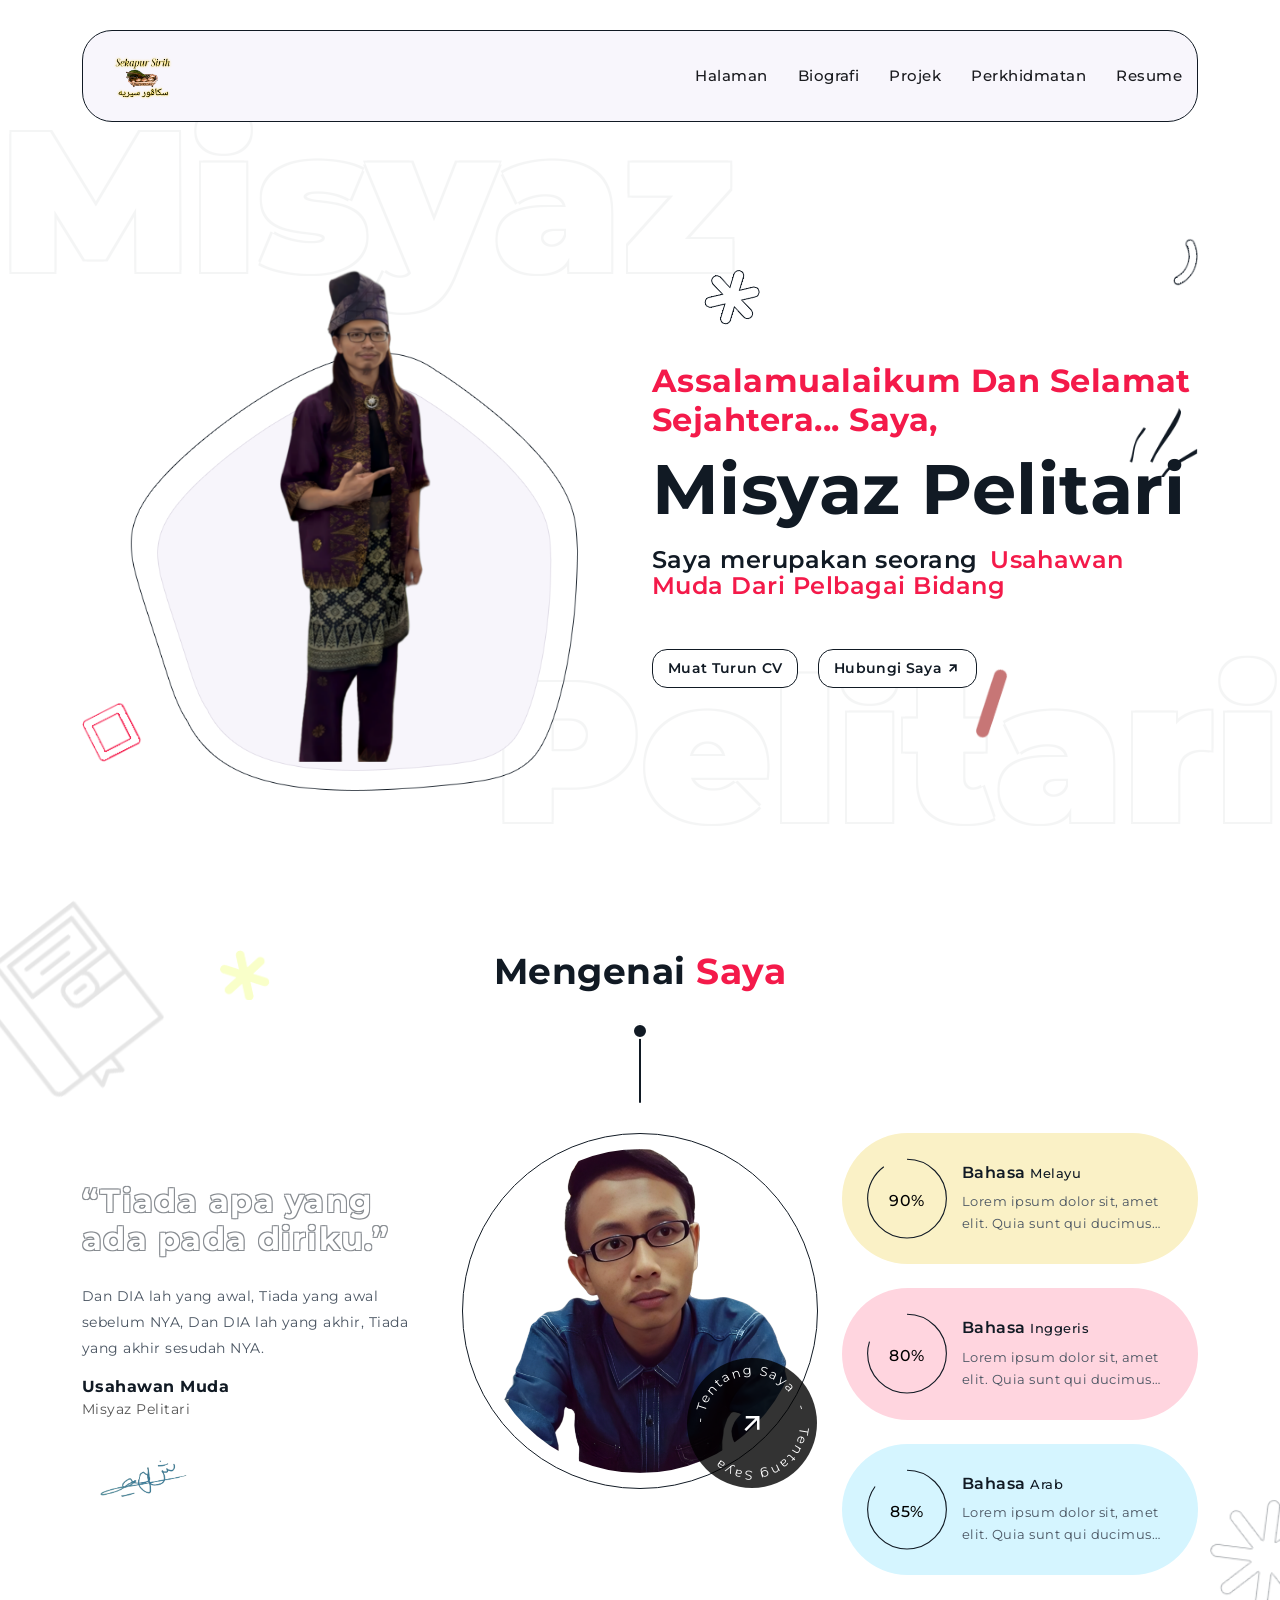
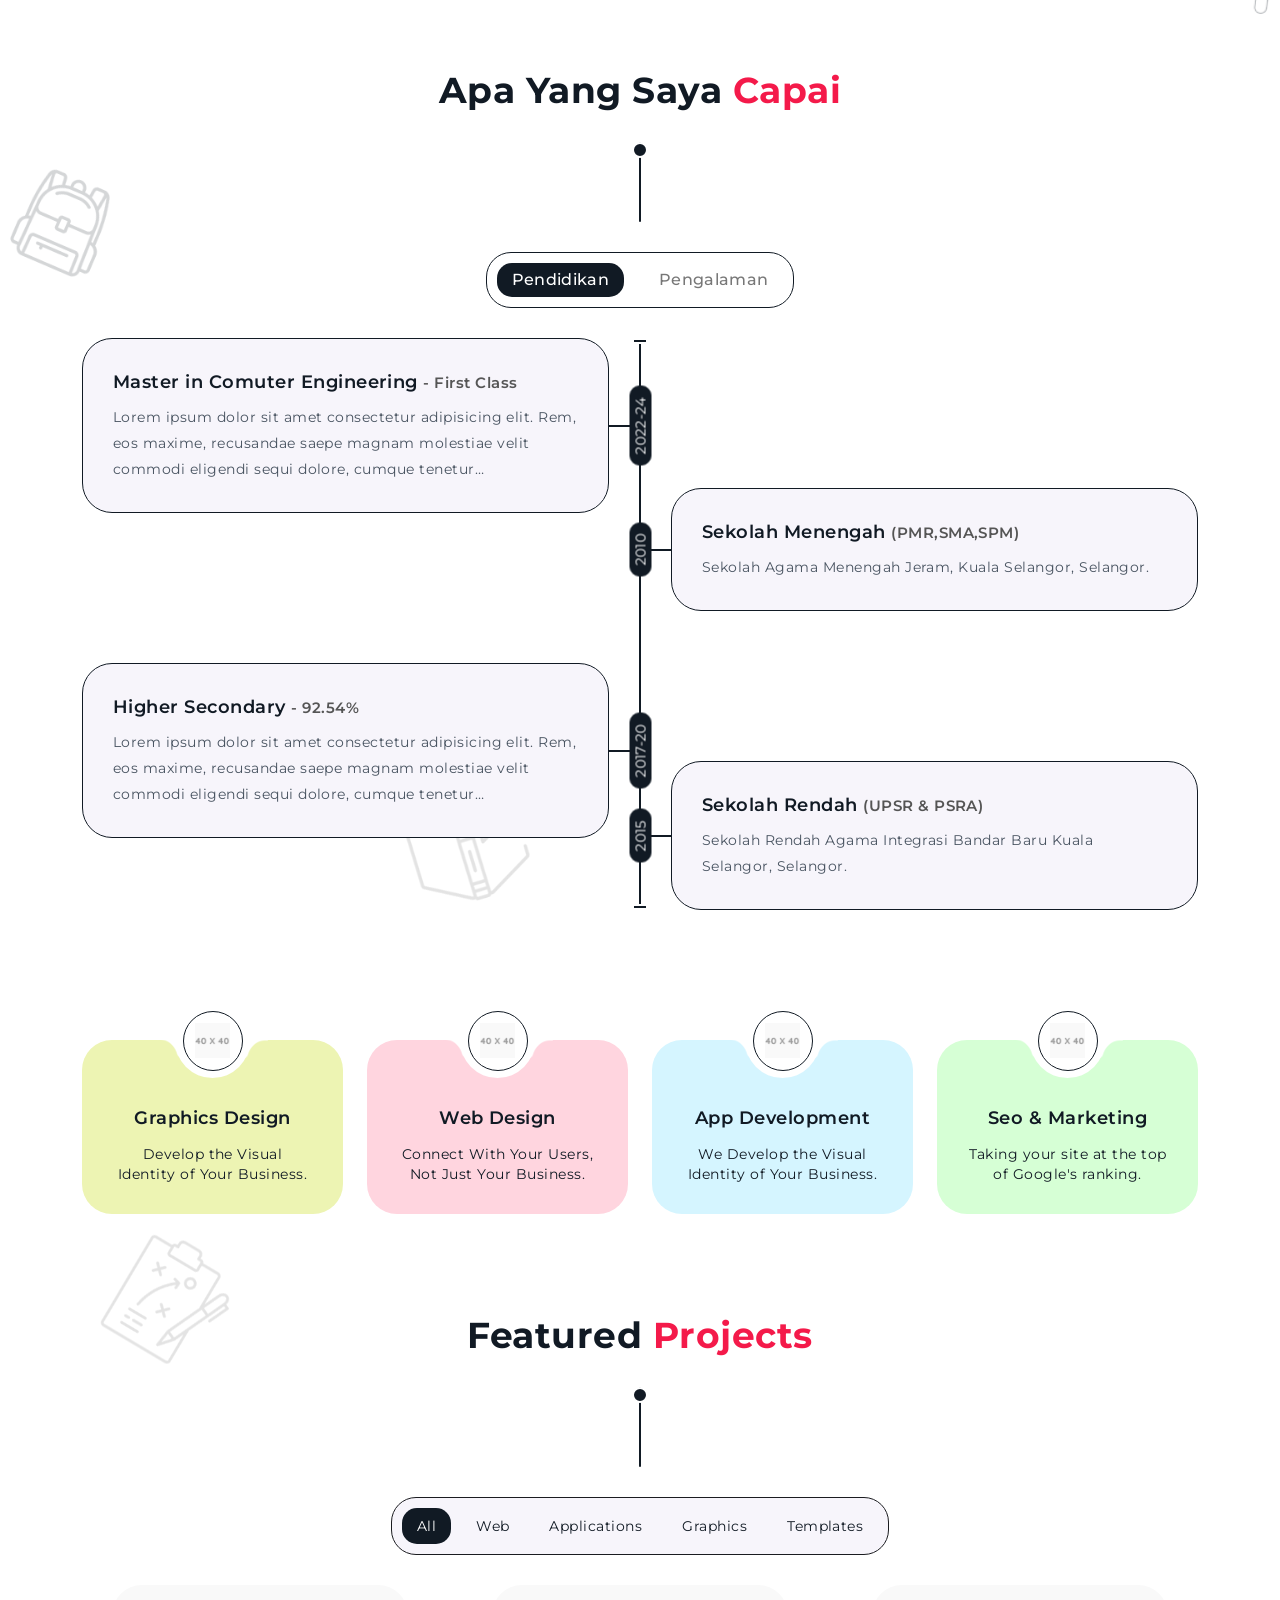
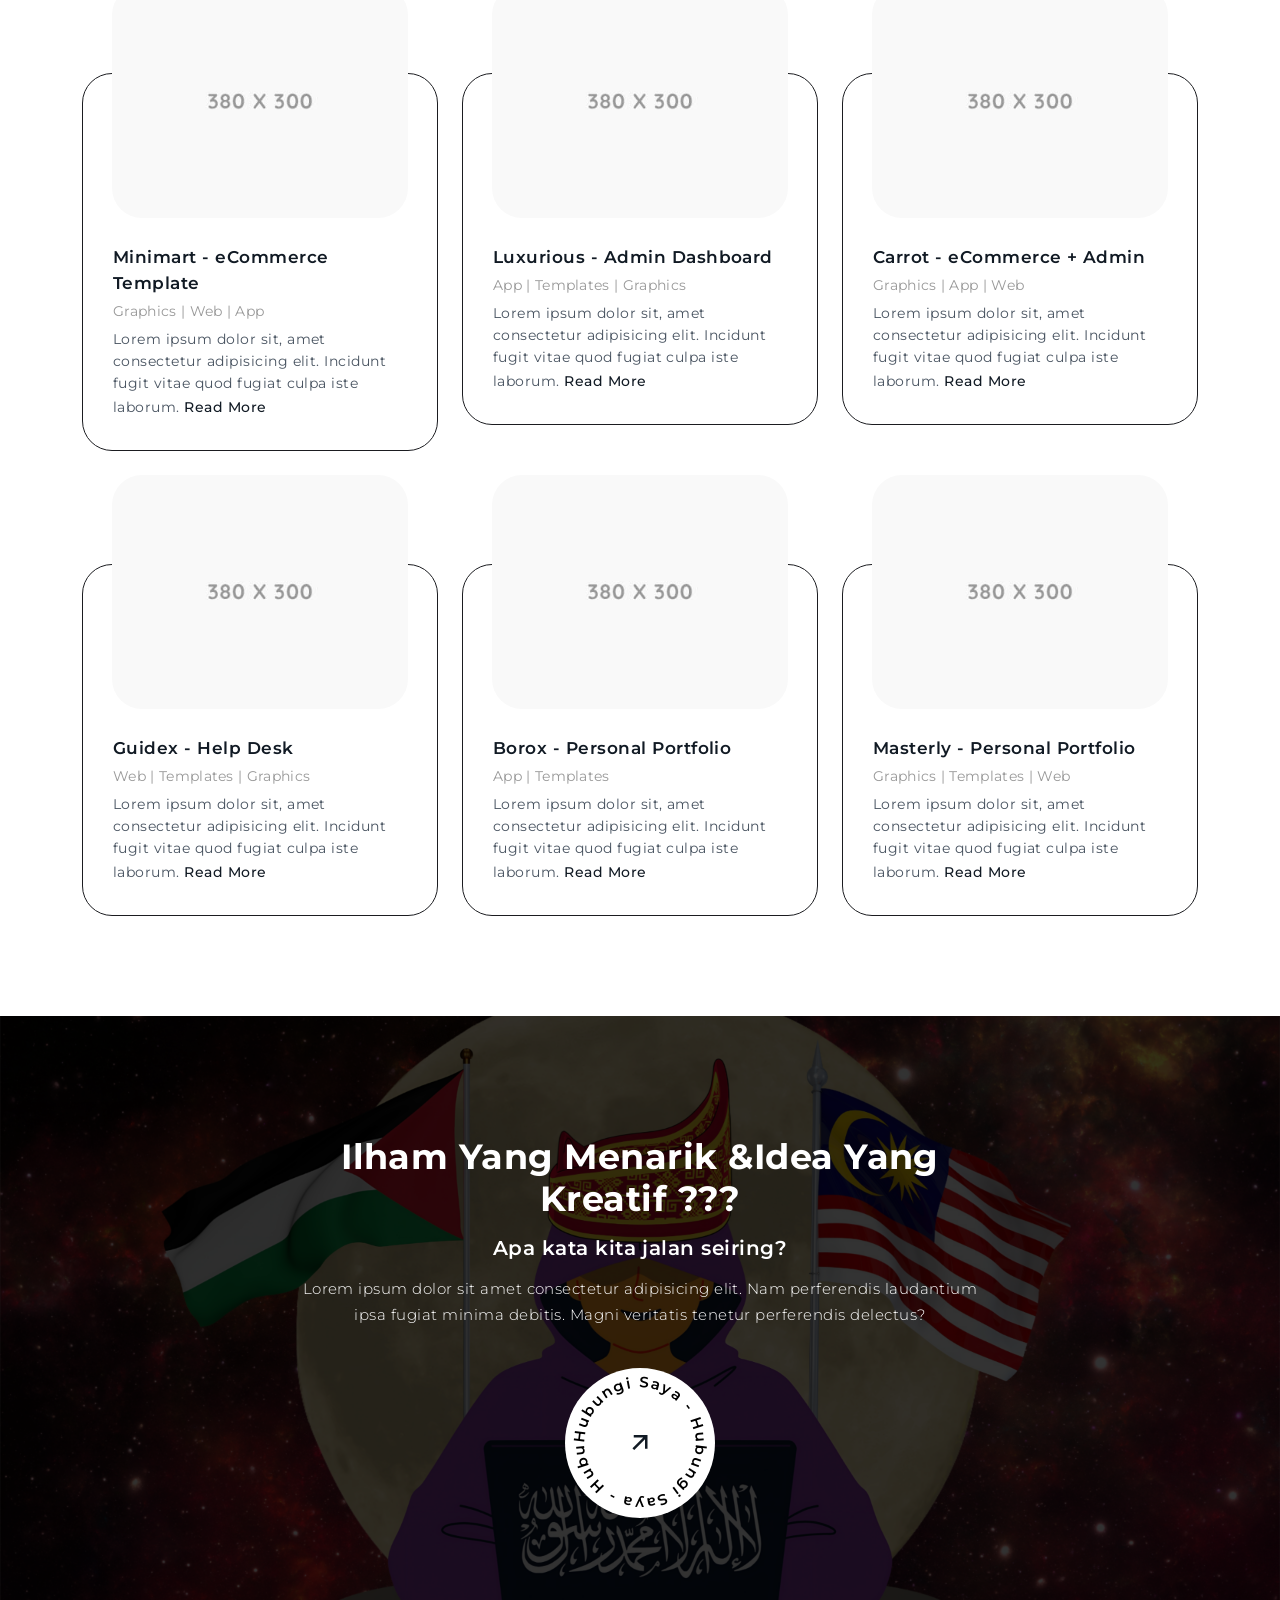
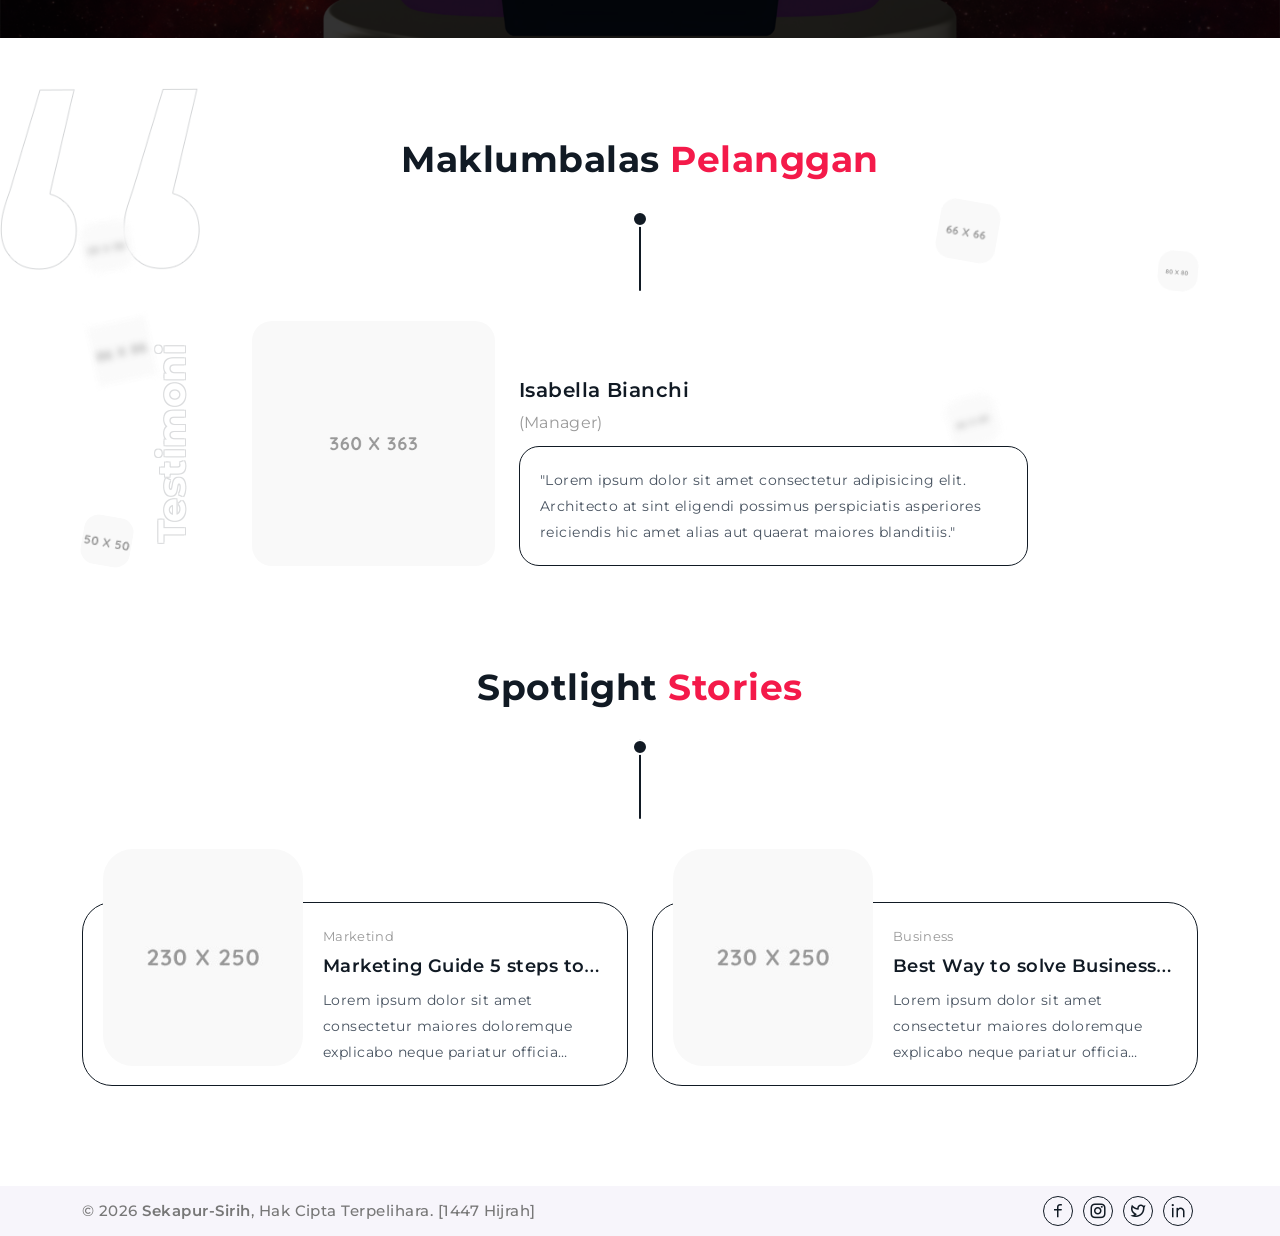
==== commit 10661017: "modified:   index.html" ====
--- a/index.html
+++ b/index.html
@@ -609,8 +609,8 @@
                     <div class="bix-hire-banner">
                         <div class="overlay w-full h-full absolute top-[0] bottom-[0] right-[0] left-[0] bg-[#000000cc] z-[-1]"></div>
                         <div class="bix-hire-contact m-auto max-w-[700px]">
-                            <h2 class="mb-[16px] font-montserrat text-[35px] max-[1199px]:text-[32px] max-[767px]:text-[28px] max-[575px]:text-[24px] text-[#fff] font-bold tracking-[0.03rem] leading-[1.2]" data-aos="fade-up" data-aos-duration="2000" data-aos-delay="200">Good <span>Idea</span></h2>
-                            <h4 class="mb-[16px] font-montserrat text-[20px] max-[575px]:text-[18px] font-semibold text-[#fff] tracking-[0.03rem] leading-[1.2]" data-aos="fade-up" data-aos-duration="2000" data-aos-delay="400">Why not we bond each other?</h4>
+                            <h2 class="mb-[16px] font-montserrat text-[35px] max-[1199px]:text-[32px] max-[767px]:text-[28px] max-[575px]:text-[24px] text-[#fff] font-bold tracking-[0.03rem] leading-[1.2]" data-aos="fade-up" data-aos-duration="2000" data-aos-delay="200">Ilham Yang Menarik &<span>Idea Yang Kreatif ???</span></h2>
+                            <h4 class="mb-[16px] font-montserrat text-[20px] max-[575px]:text-[18px] font-semibold text-[#fff] tracking-[0.03rem] leading-[1.2]" data-aos="fade-up" data-aos-duration="2000" data-aos-delay="400">Apa kata kita jalan seiring?</h4>
                             <p class="font-montserrat text-[15px] font-light text-[#fff] leading-[26px] tracking-[0.03rem]" data-aos="fade-up" data-aos-duration="2000" data-aos-delay="600">Lorem ipsum dolor sit
                                 amet consectetur adipisicing elit. Nam perferendis laudantium ipsa
                                 fugiat minima debitis. Magni veritatis tenetur perferendis delectus?</p>
@@ -623,7 +623,7 @@
                                             </defs>
                                             <text>
                                                 <textPath xlink:href="#circle2" class="text-[#111a24] font-semibold text-[10px] tracking-[1.3px]">
-                                                    Hire Me - Hire Me - Hire Me - Hire -
+                                                    Hubungi Saya - Hubungi Saya - Hubungi Saya -
                                                 </textPath>
                                             </text>
                                         </svg>
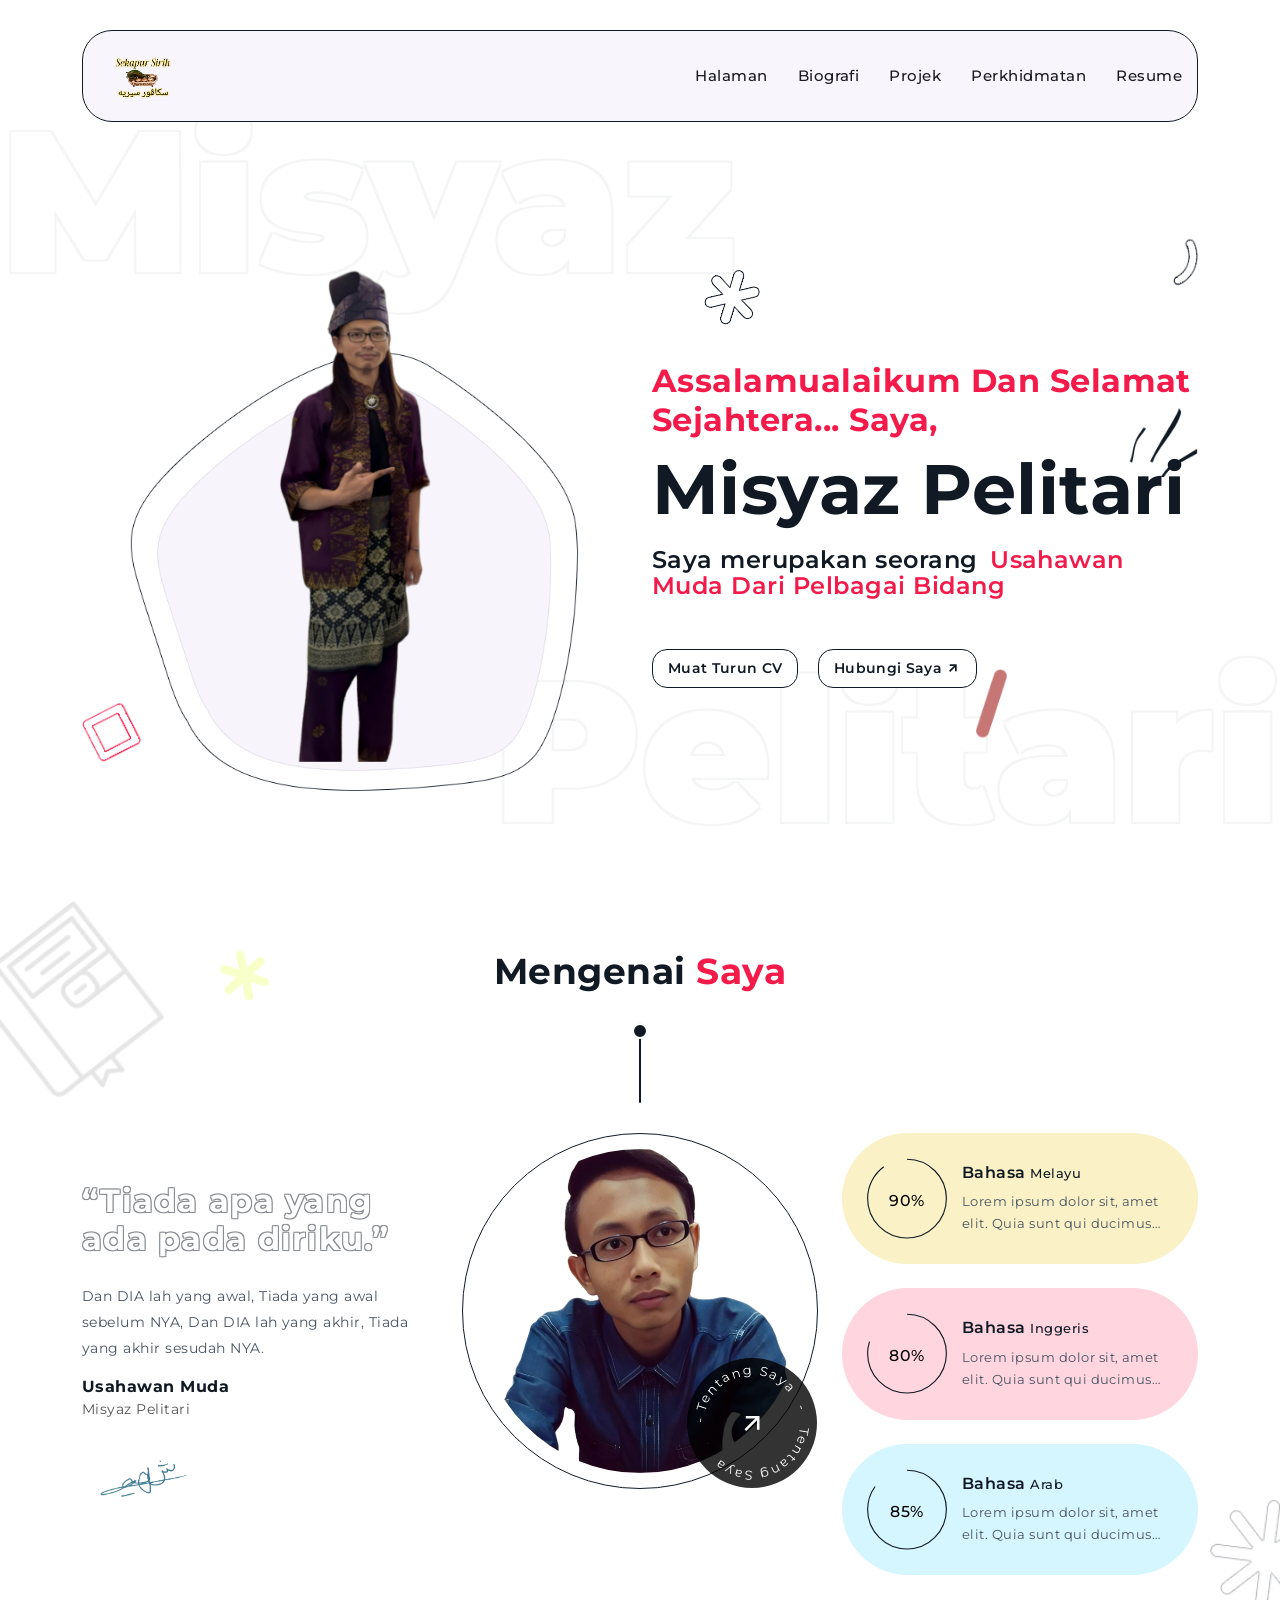
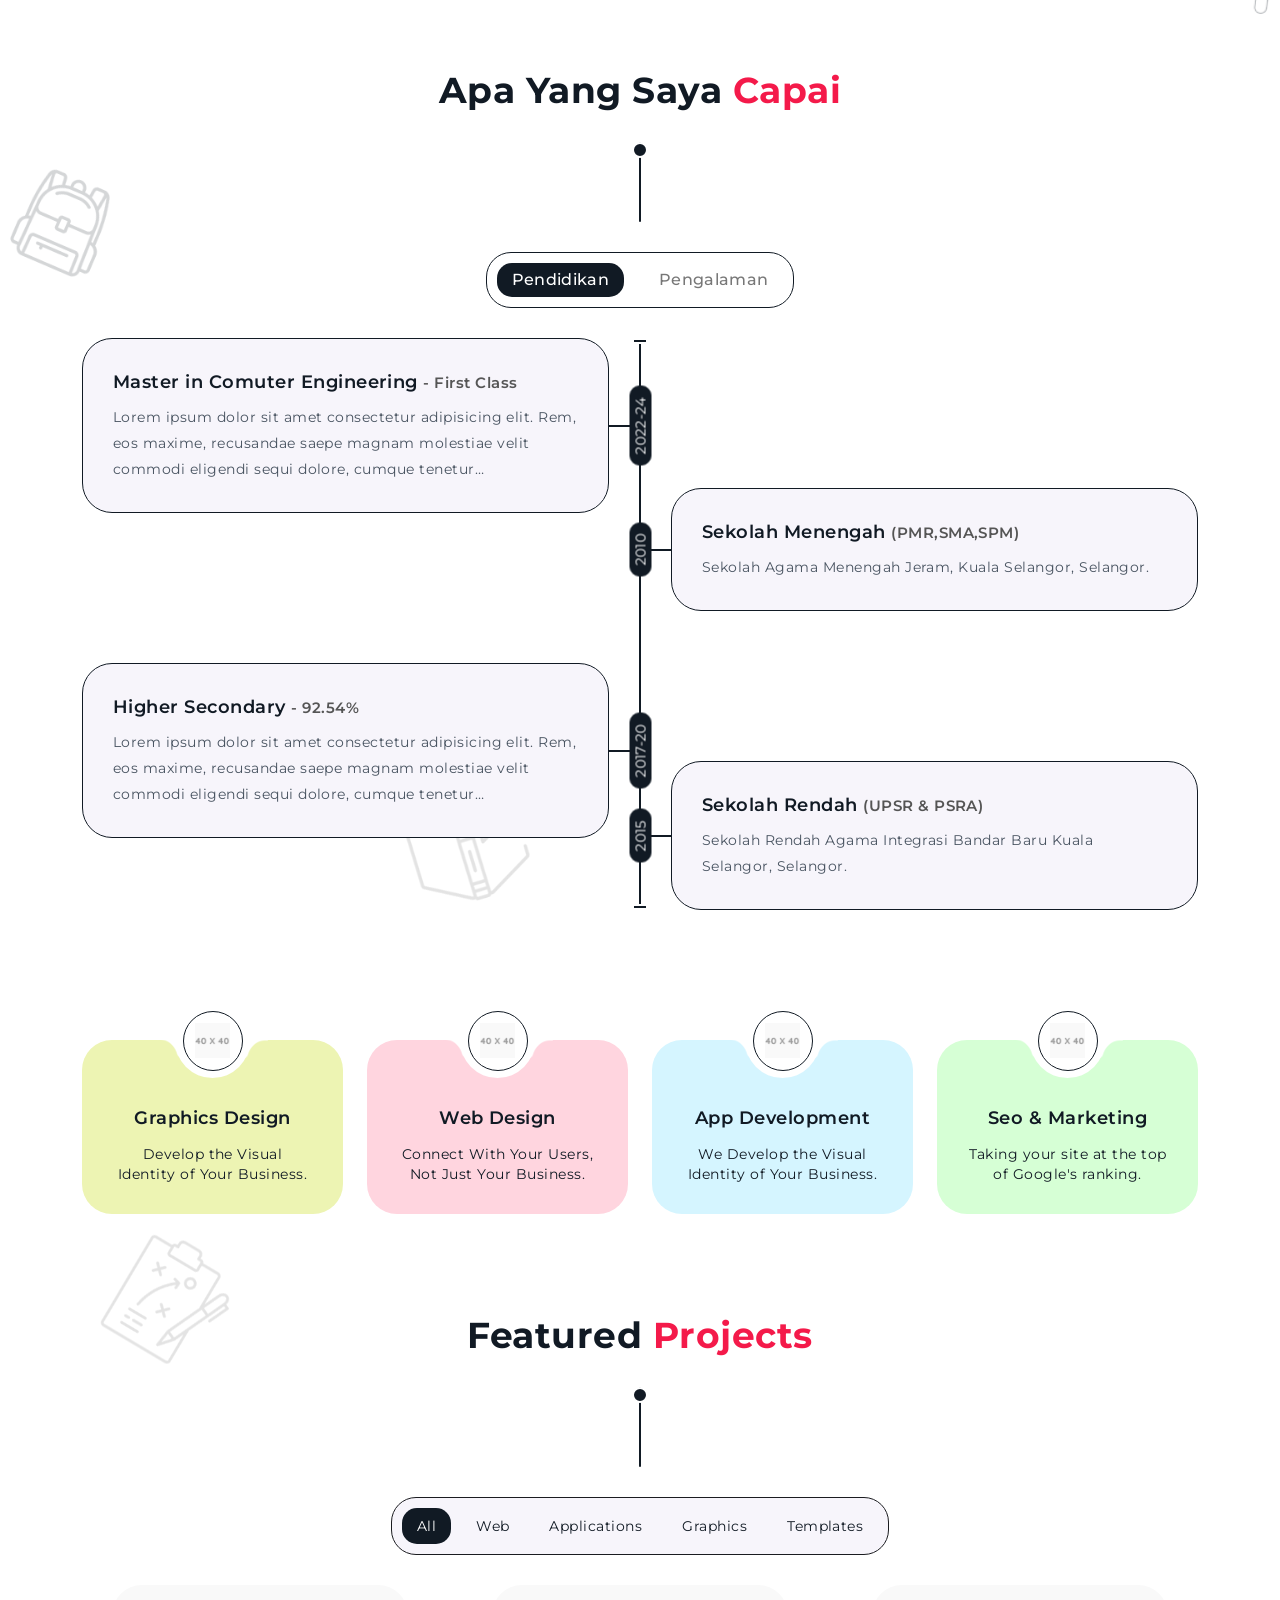
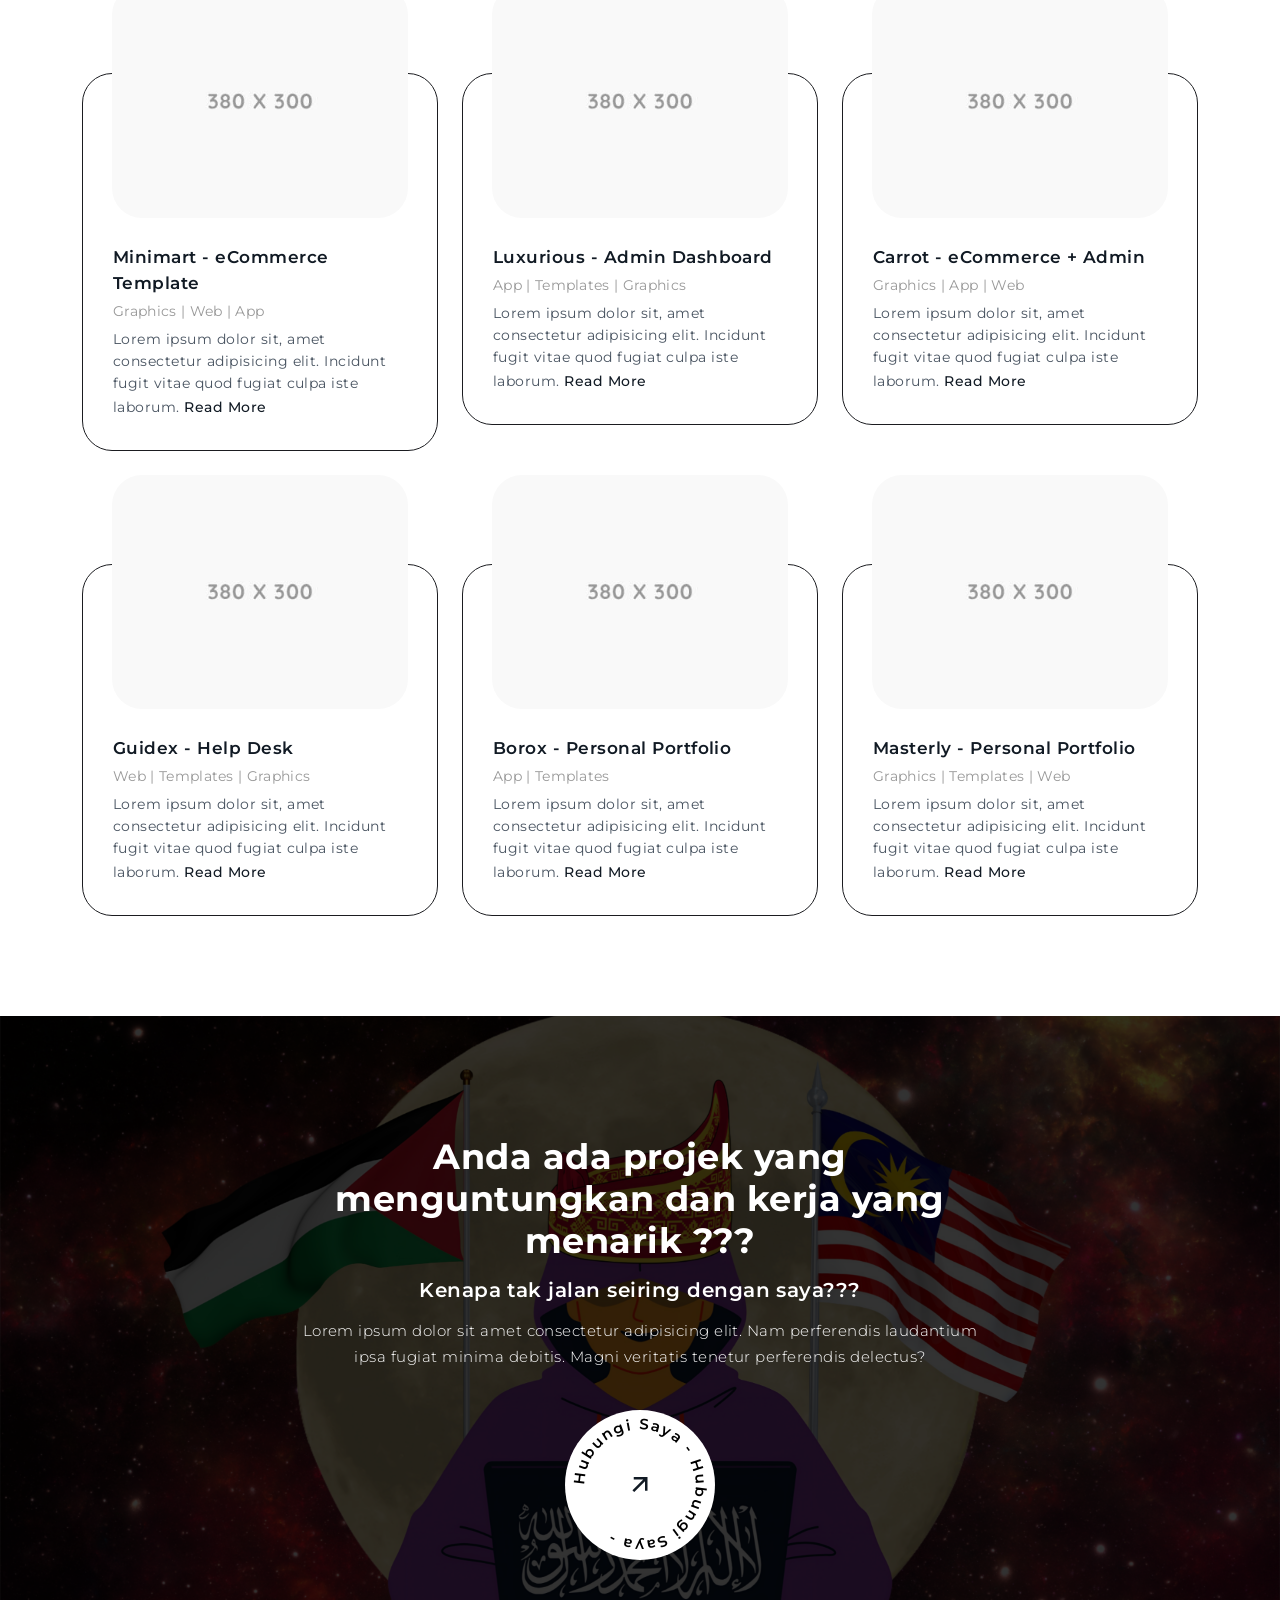
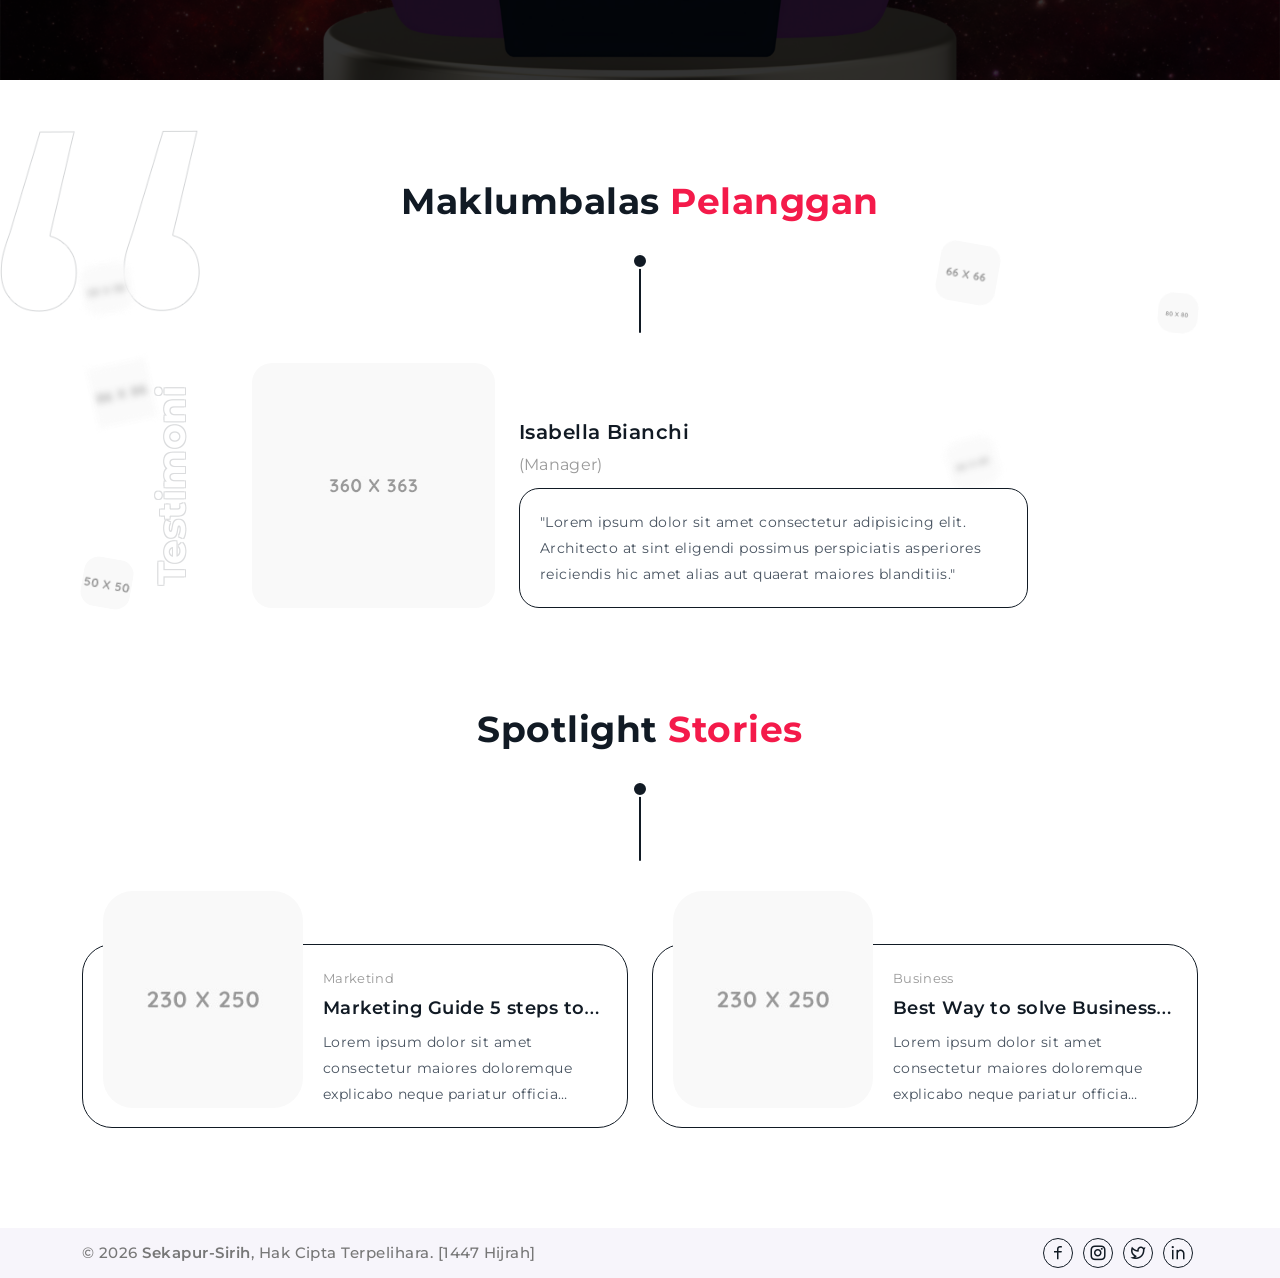
==== commit 305af629: "modified:   index.html" ====
--- a/index.html
+++ b/index.html
@@ -609,8 +609,8 @@
                     <div class="bix-hire-banner">
                         <div class="overlay w-full h-full absolute top-[0] bottom-[0] right-[0] left-[0] bg-[#000000cc] z-[-1]"></div>
                         <div class="bix-hire-contact m-auto max-w-[700px]">
-                            <h2 class="mb-[16px] font-montserrat text-[35px] max-[1199px]:text-[32px] max-[767px]:text-[28px] max-[575px]:text-[24px] text-[#fff] font-bold tracking-[0.03rem] leading-[1.2]" data-aos="fade-up" data-aos-duration="2000" data-aos-delay="200">Ilham Yang Menarik &<span>Idea Yang Kreatif ???</span></h2>
-                            <h4 class="mb-[16px] font-montserrat text-[20px] max-[575px]:text-[18px] font-semibold text-[#fff] tracking-[0.03rem] leading-[1.2]" data-aos="fade-up" data-aos-duration="2000" data-aos-delay="400">Apa kata kita jalan seiring?</h4>
+                            <h2 class="mb-[16px] font-montserrat text-[35px] max-[1199px]:text-[32px] max-[767px]:text-[28px] max-[575px]:text-[24px] text-[#fff] font-bold tracking-[0.03rem] leading-[1.2]" data-aos="fade-up" data-aos-duration="2000" data-aos-delay="200">Anda ada projek yang menguntungkan<span> dan kerja yang menarik ???</span></h2>
+                            <h4 class="mb-[16px] font-montserrat text-[20px] max-[575px]:text-[18px] font-semibold text-[#fff] tracking-[0.03rem] leading-[1.2]" data-aos="fade-up" data-aos-duration="2000" data-aos-delay="400">Kenapa tak jalan seiring dengan saya???</h4>
                             <p class="font-montserrat text-[15px] font-light text-[#fff] leading-[26px] tracking-[0.03rem]" data-aos="fade-up" data-aos-duration="2000" data-aos-delay="600">Lorem ipsum dolor sit
                                 amet consectetur adipisicing elit. Nam perferendis laudantium ipsa
                                 fugiat minima debitis. Magni veritatis tenetur perferendis delectus?</p>
@@ -623,7 +623,7 @@
                                             </defs>
                                             <text>
                                                 <textPath xlink:href="#circle2" class="text-[#111a24] font-semibold text-[10px] tracking-[1.3px]">
-                                                    Hubungi Saya - Hubungi Saya - Hubungi Saya -
+                                                    Hubungi Saya - Hubungi Saya -
                                                 </textPath>
                                             </text>
                                         </svg>
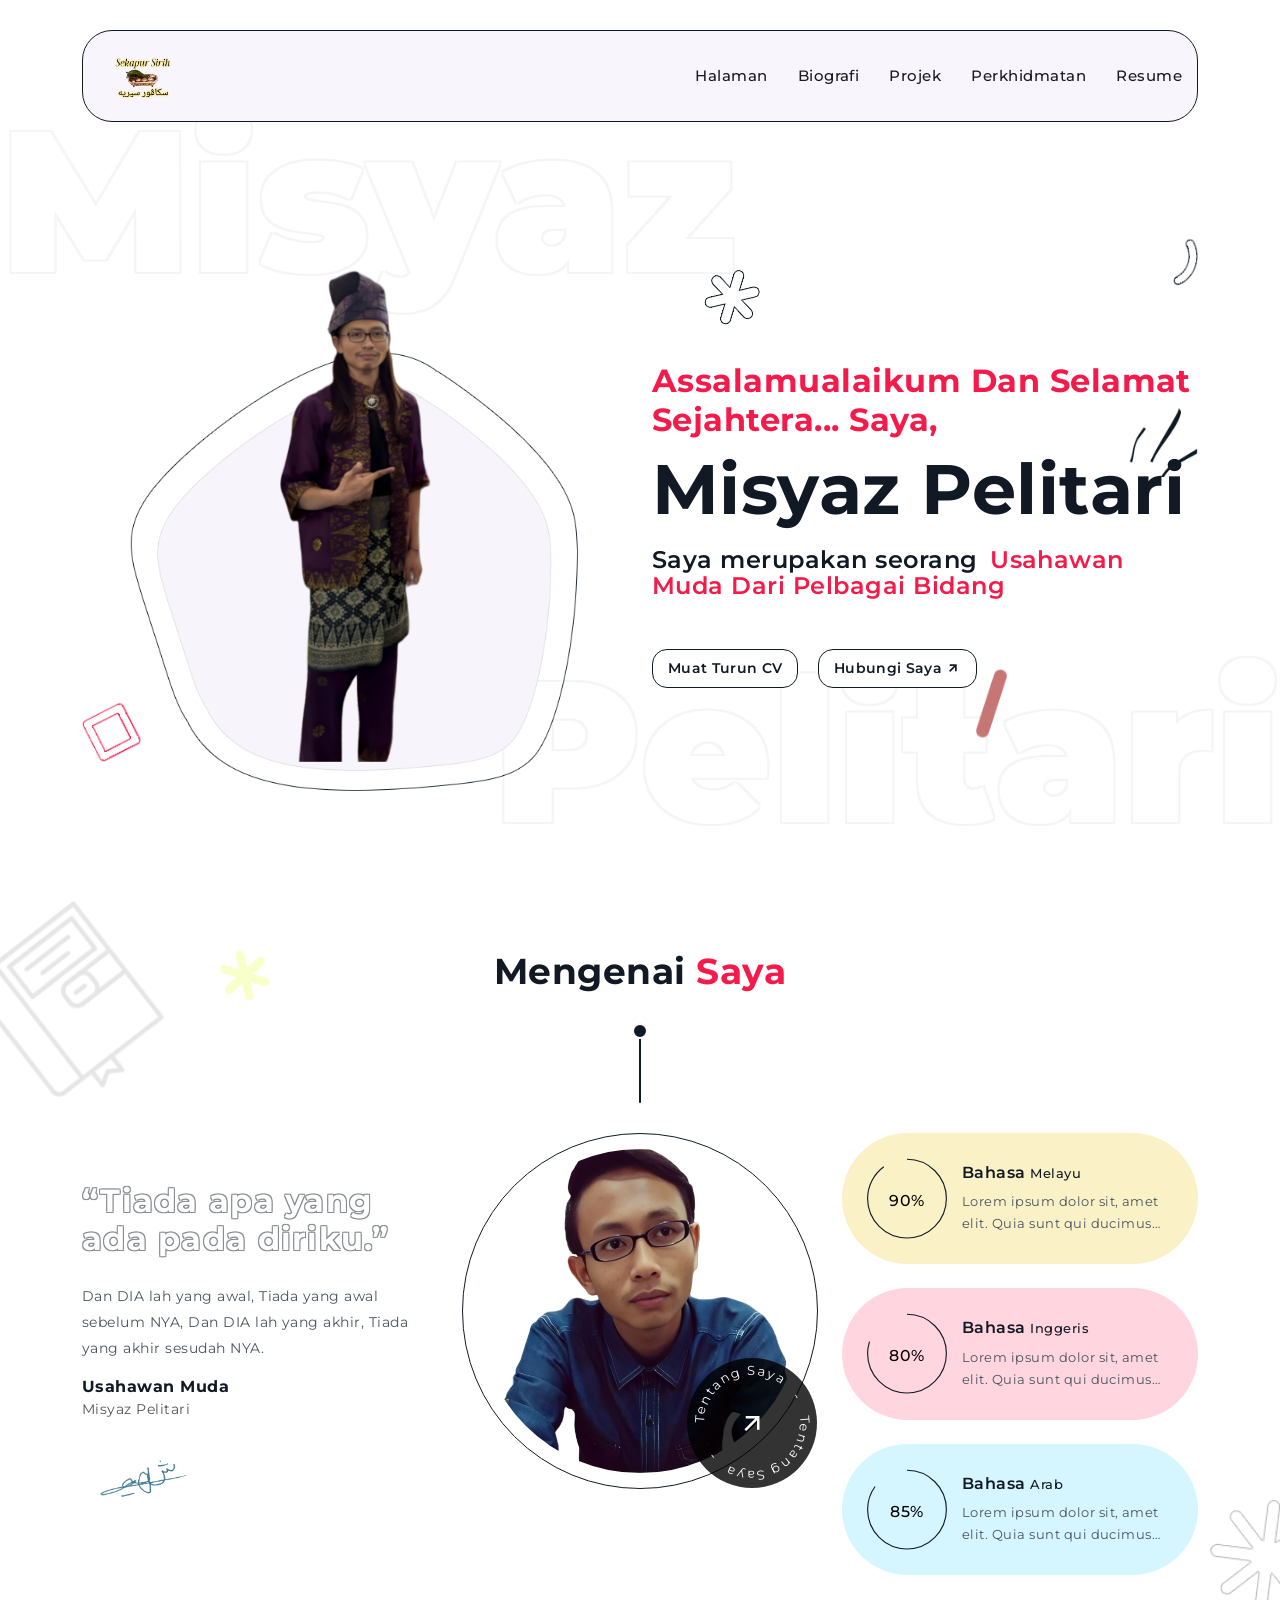
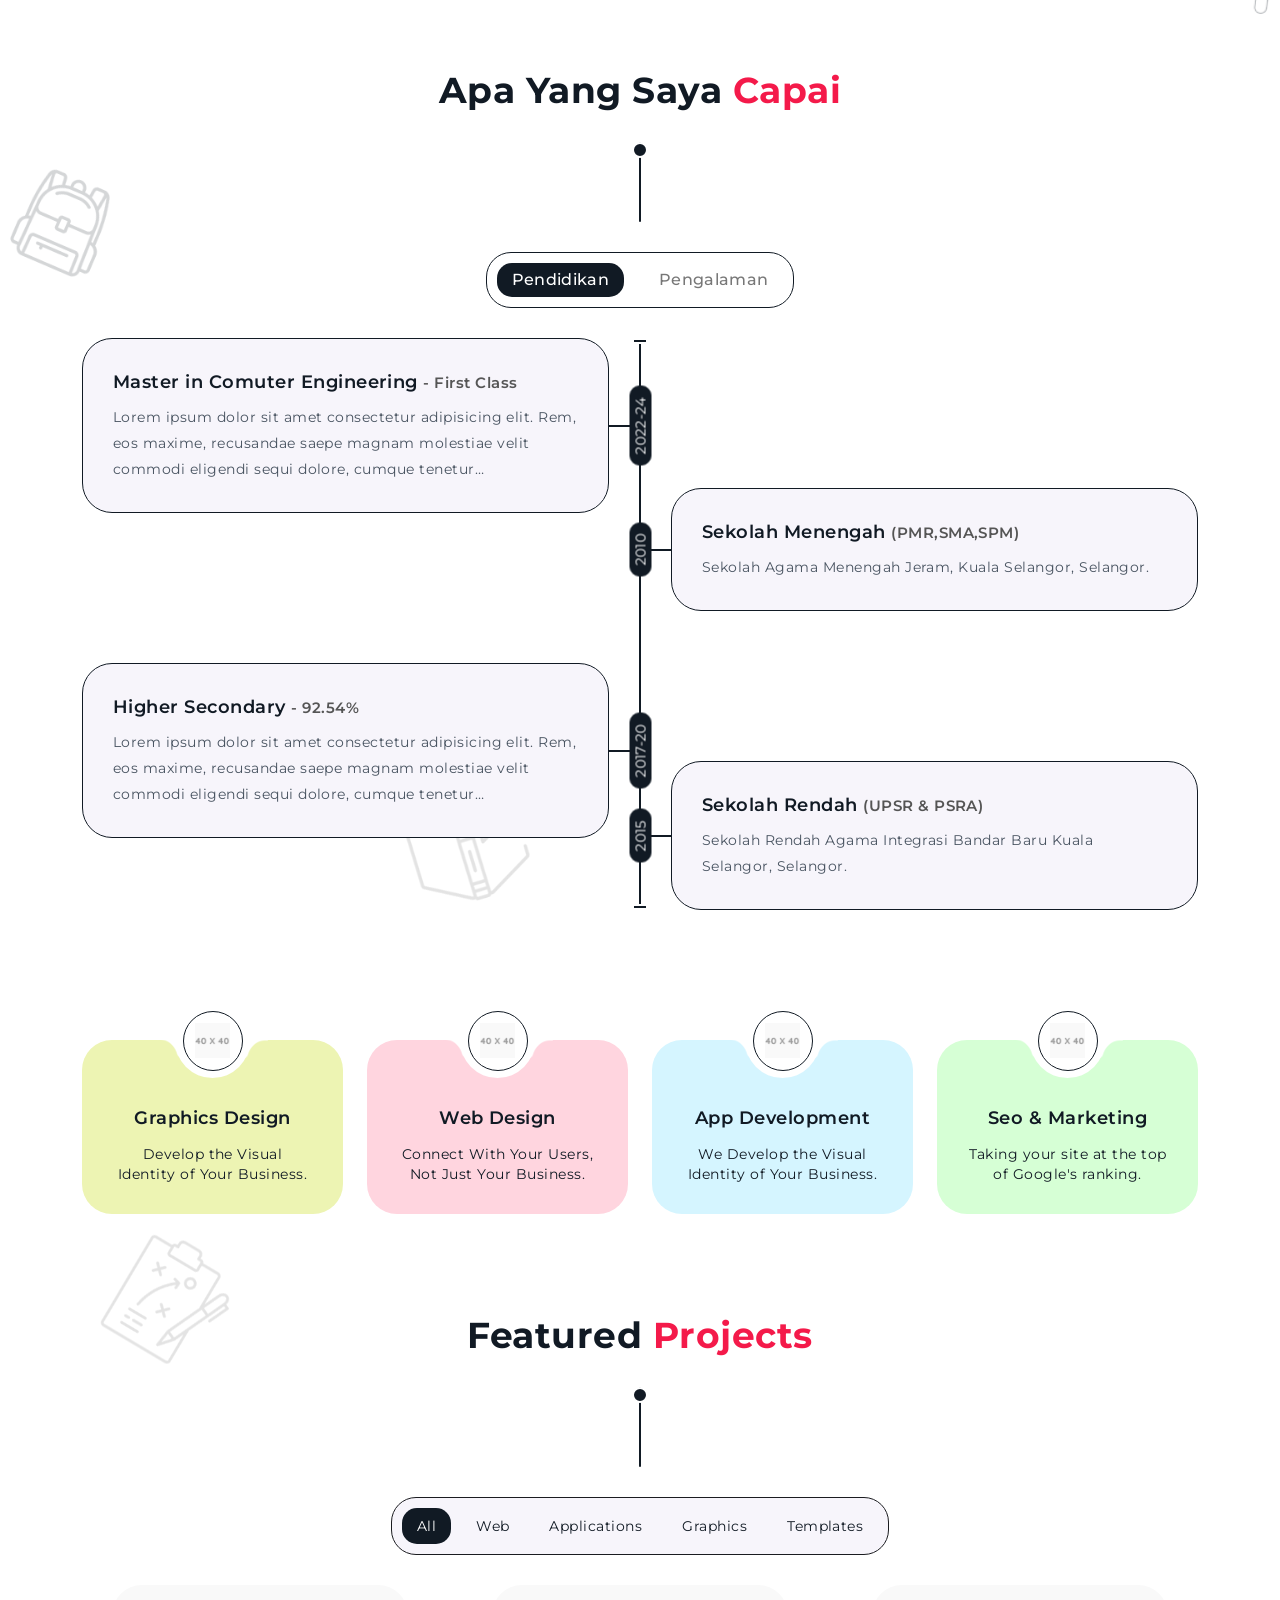
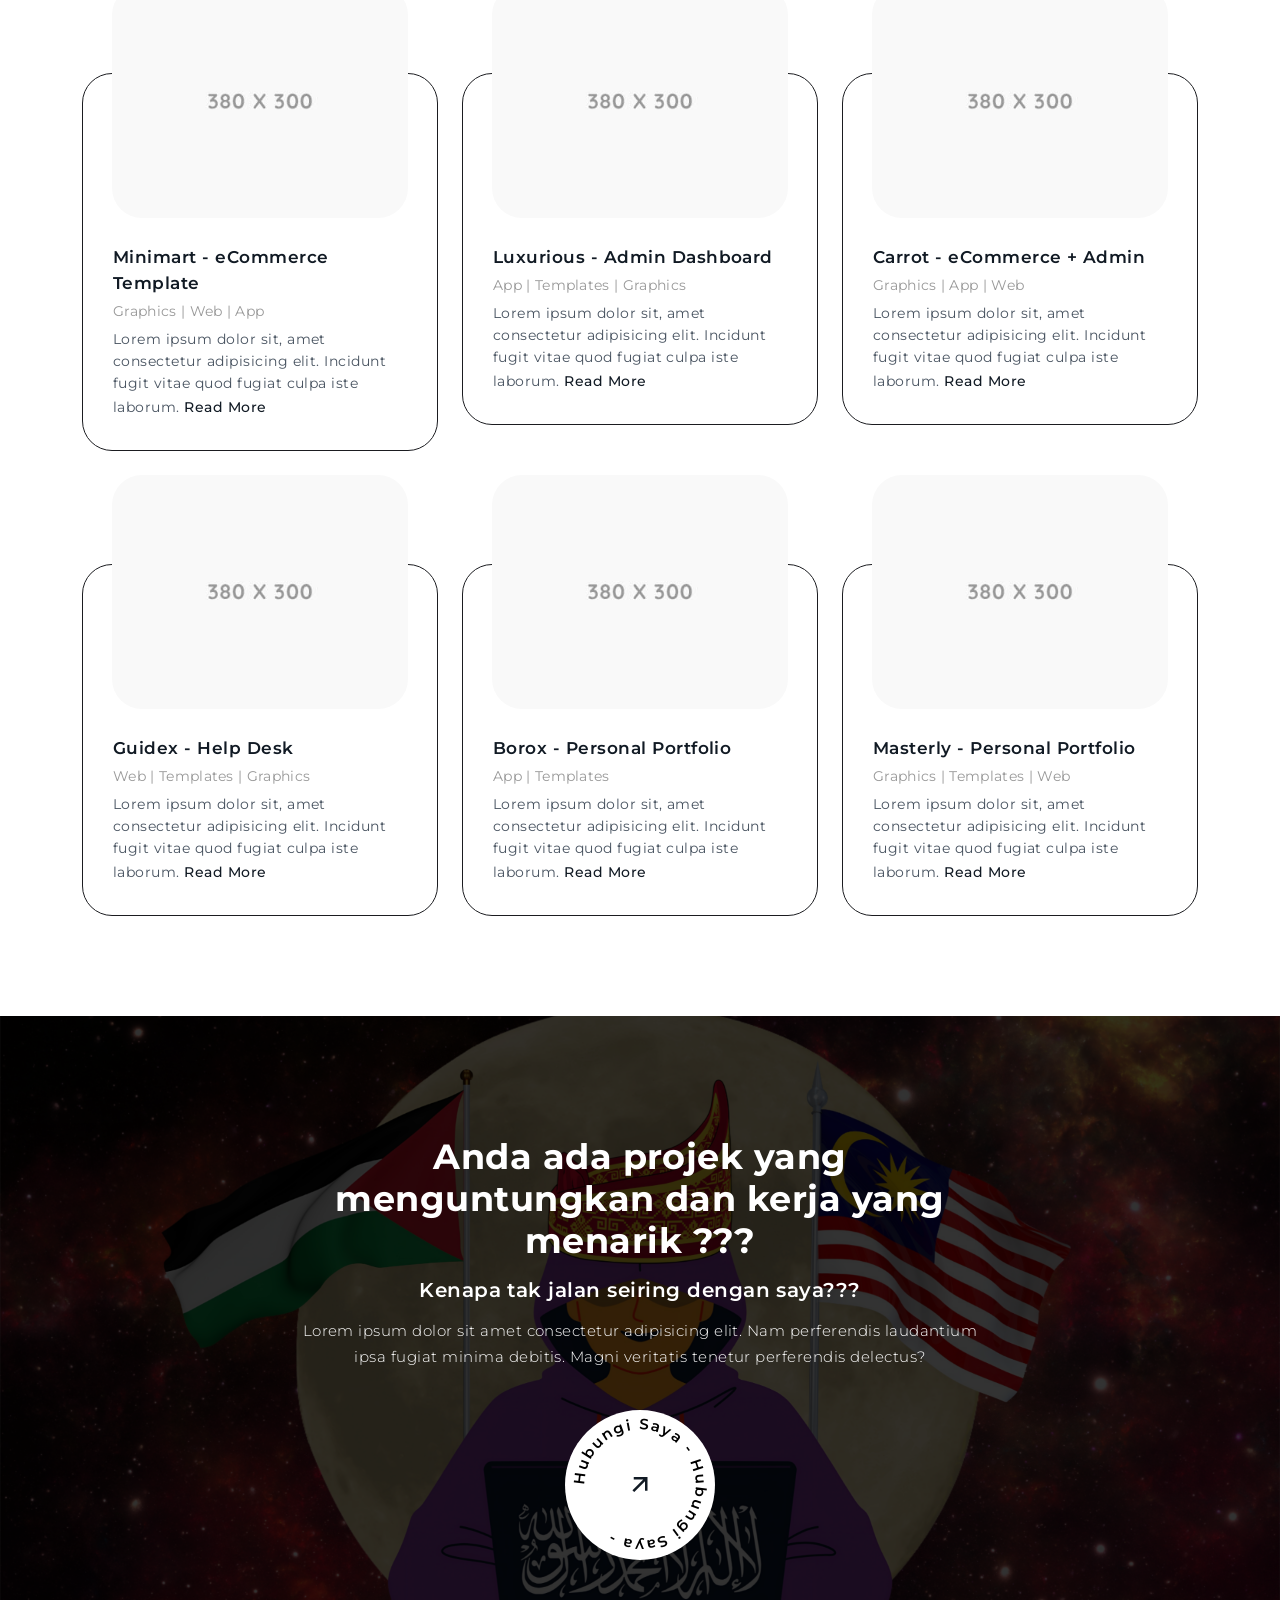
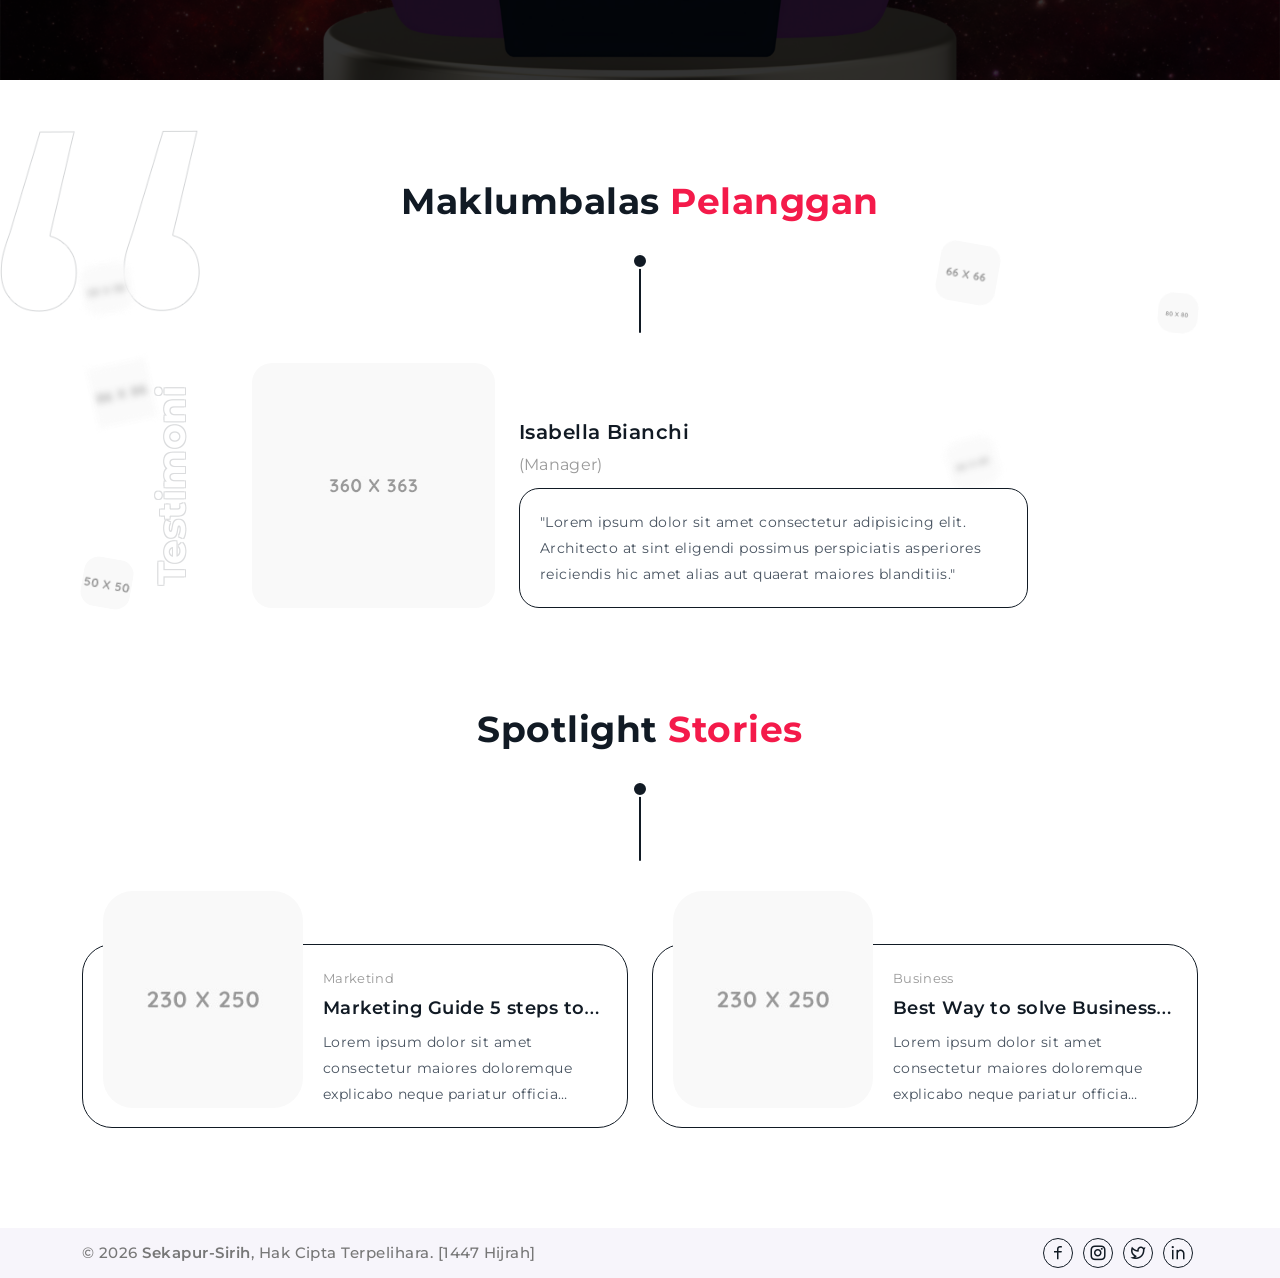
==== commit fb5e66fc: "modified:   index.html" ====
--- a/index.html
+++ b/index.html
@@ -172,7 +172,7 @@
                                         <path id="circle" d=" M 50, 50 m -37, 0 a 37,37 0 1,1 74,0 a 37,37 0 1,1 -74,0"></path>
                                     </defs>
                                     <text>
-                                        <textPath xlink:href="#circle" class="text-[10px] text-[#fff] tracking-[1.3px]">-  Tentang Saya &nbsp; - &nbsp;  Tentang Saya &nbsp; 
+                                        <textPath xlink:href="#circle" class="text-[10px] text-[#fff] tracking-[1.3px]"> Tentang Saya   &nbsp;  -  &nbsp;   Tentang Saya &nbsp;  -  
                                         </textPath>
                                     </text>
                                 </svg>
@@ -623,7 +623,7 @@
                                             </defs>
                                             <text>
                                                 <textPath xlink:href="#circle2" class="text-[#111a24] font-semibold text-[10px] tracking-[1.3px]">
-                                                    Hubungi Saya - Hubungi Saya -
+                                                     Hubungi Saya  -  Hubungi Saya  -
                                                 </textPath>
                                             </text>
                                         </svg>
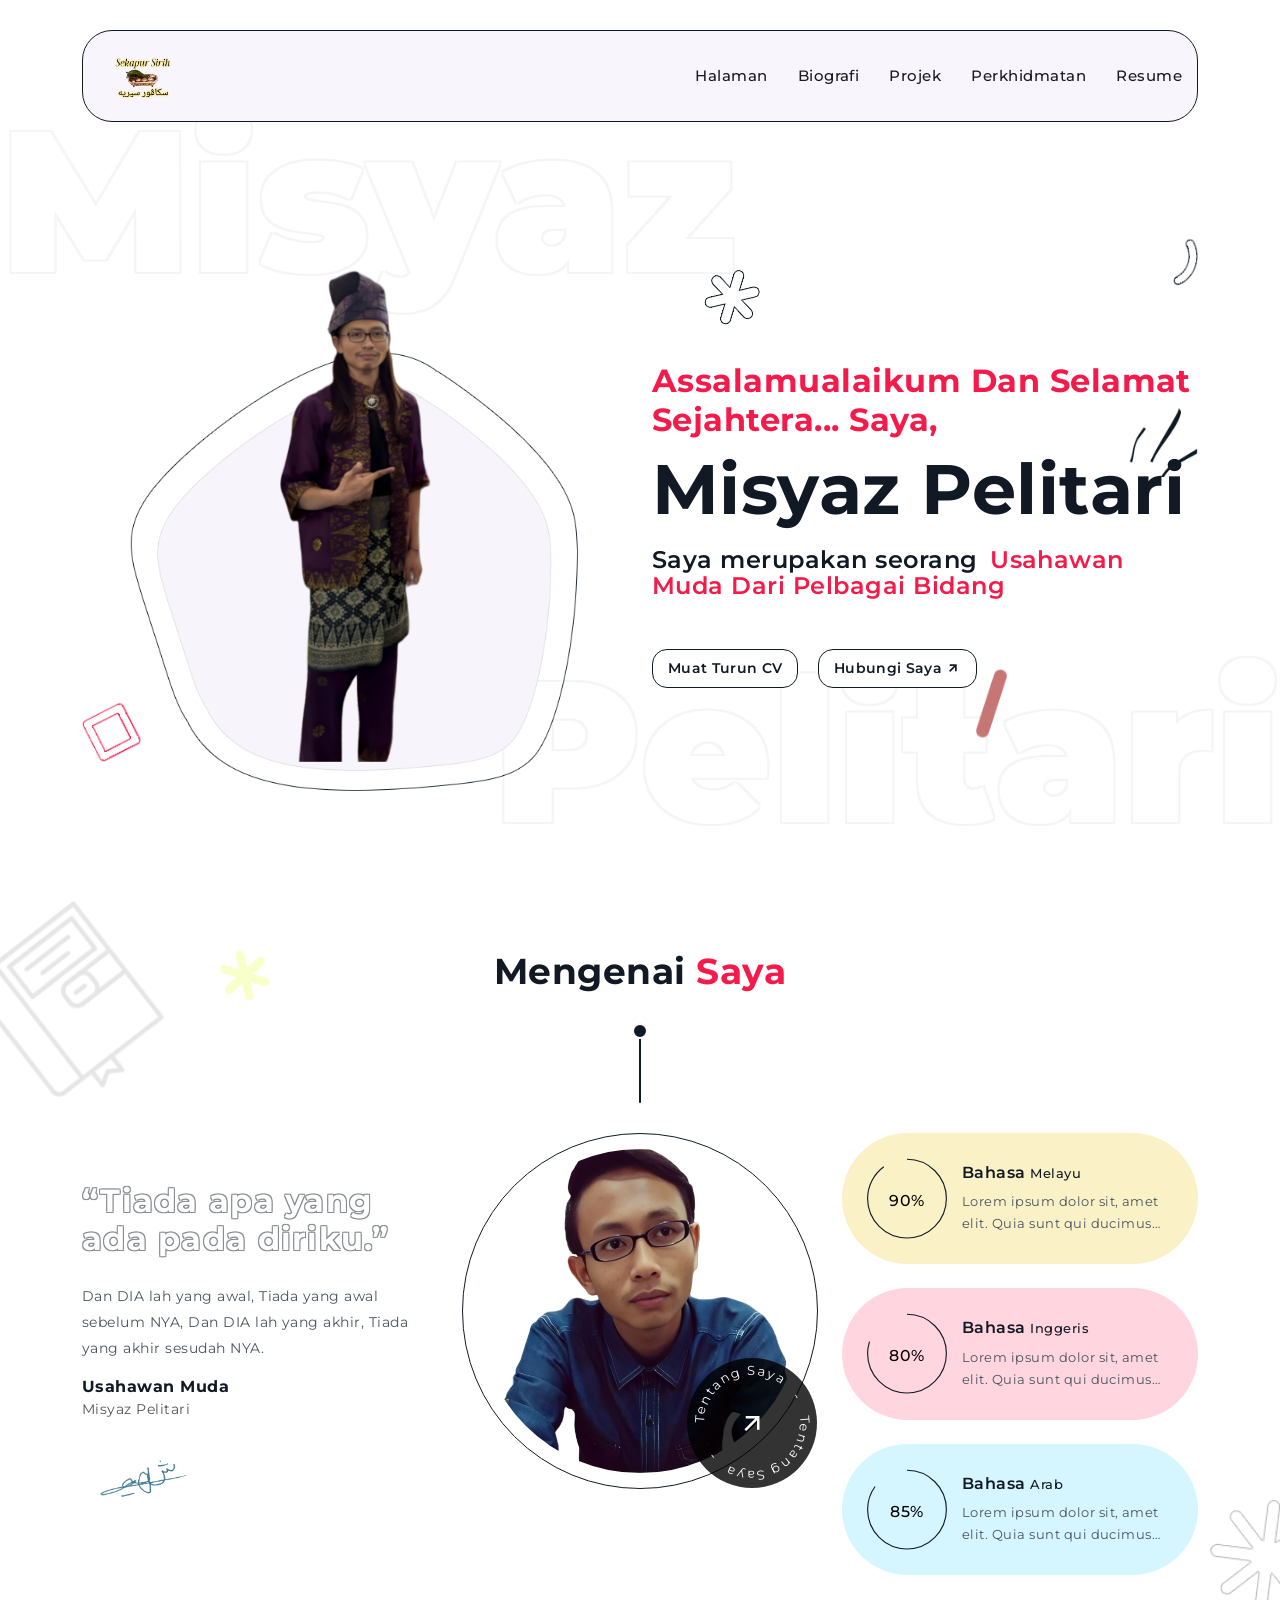
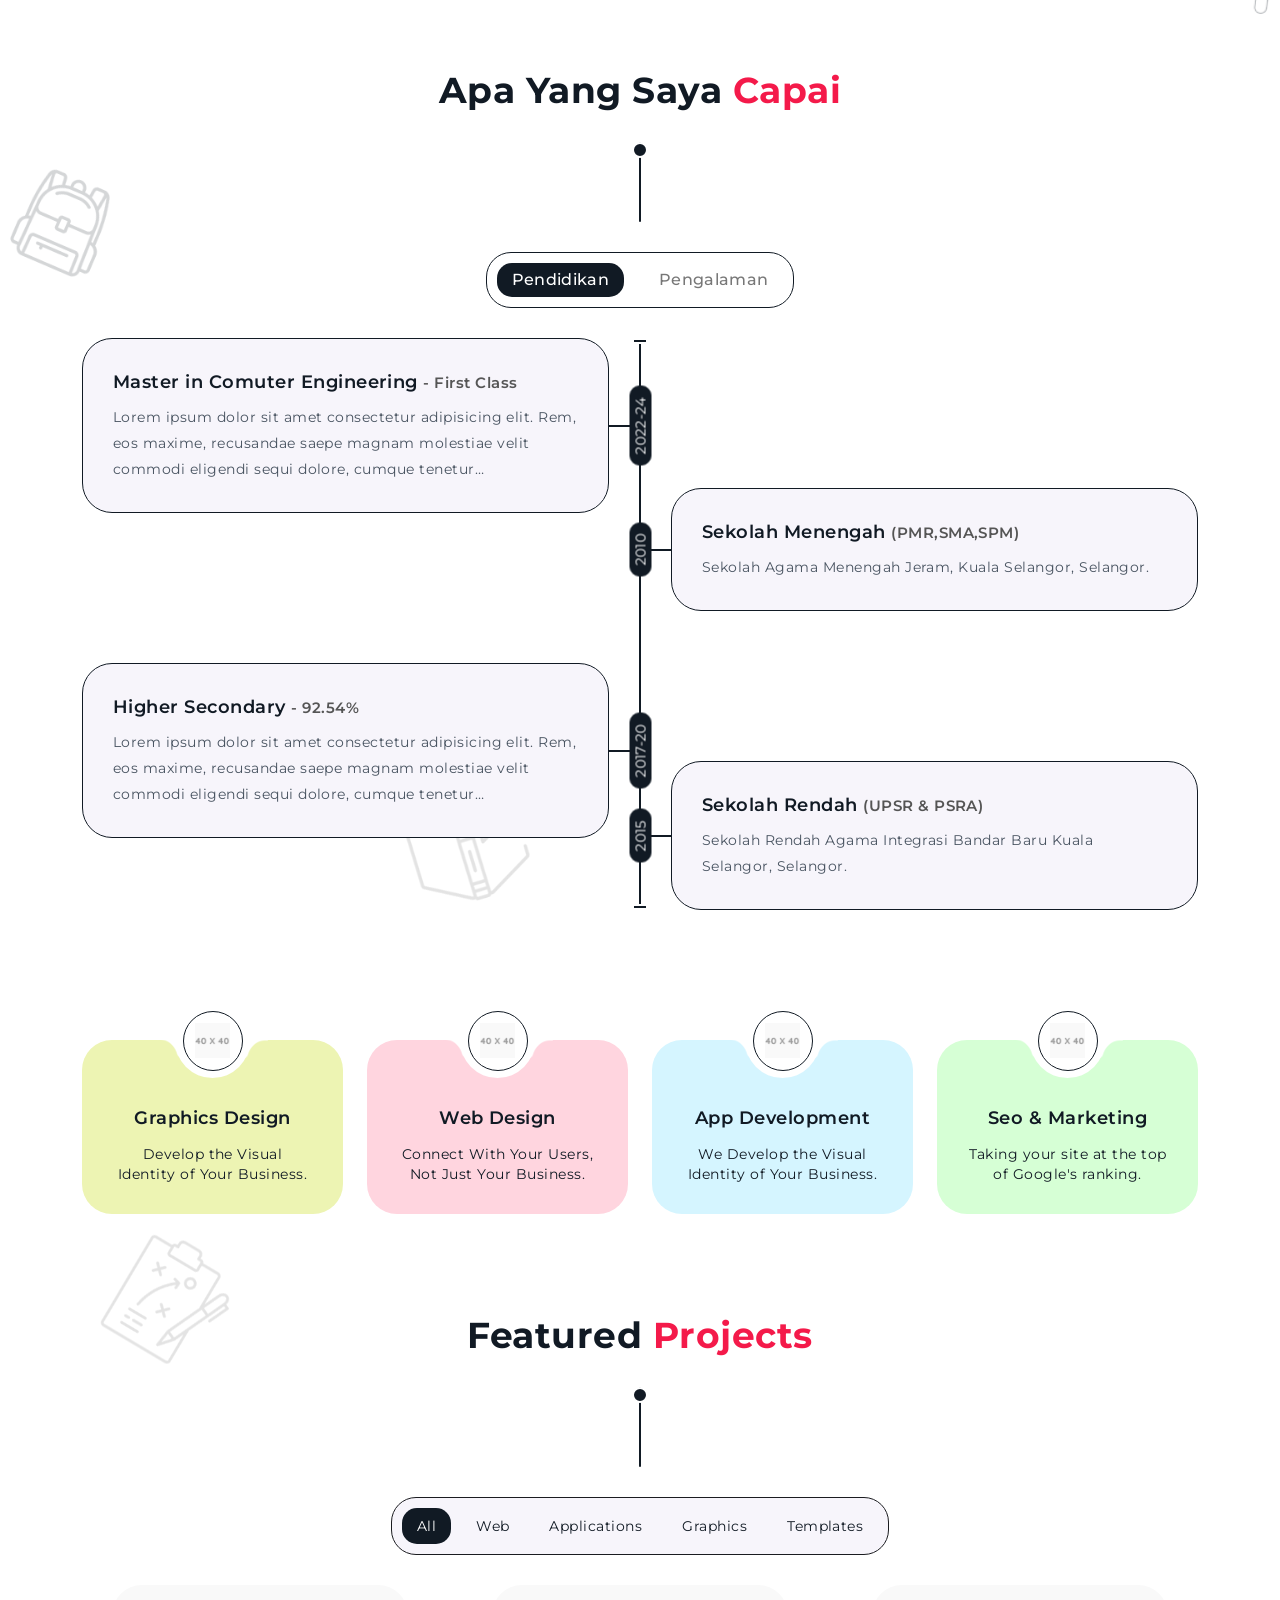
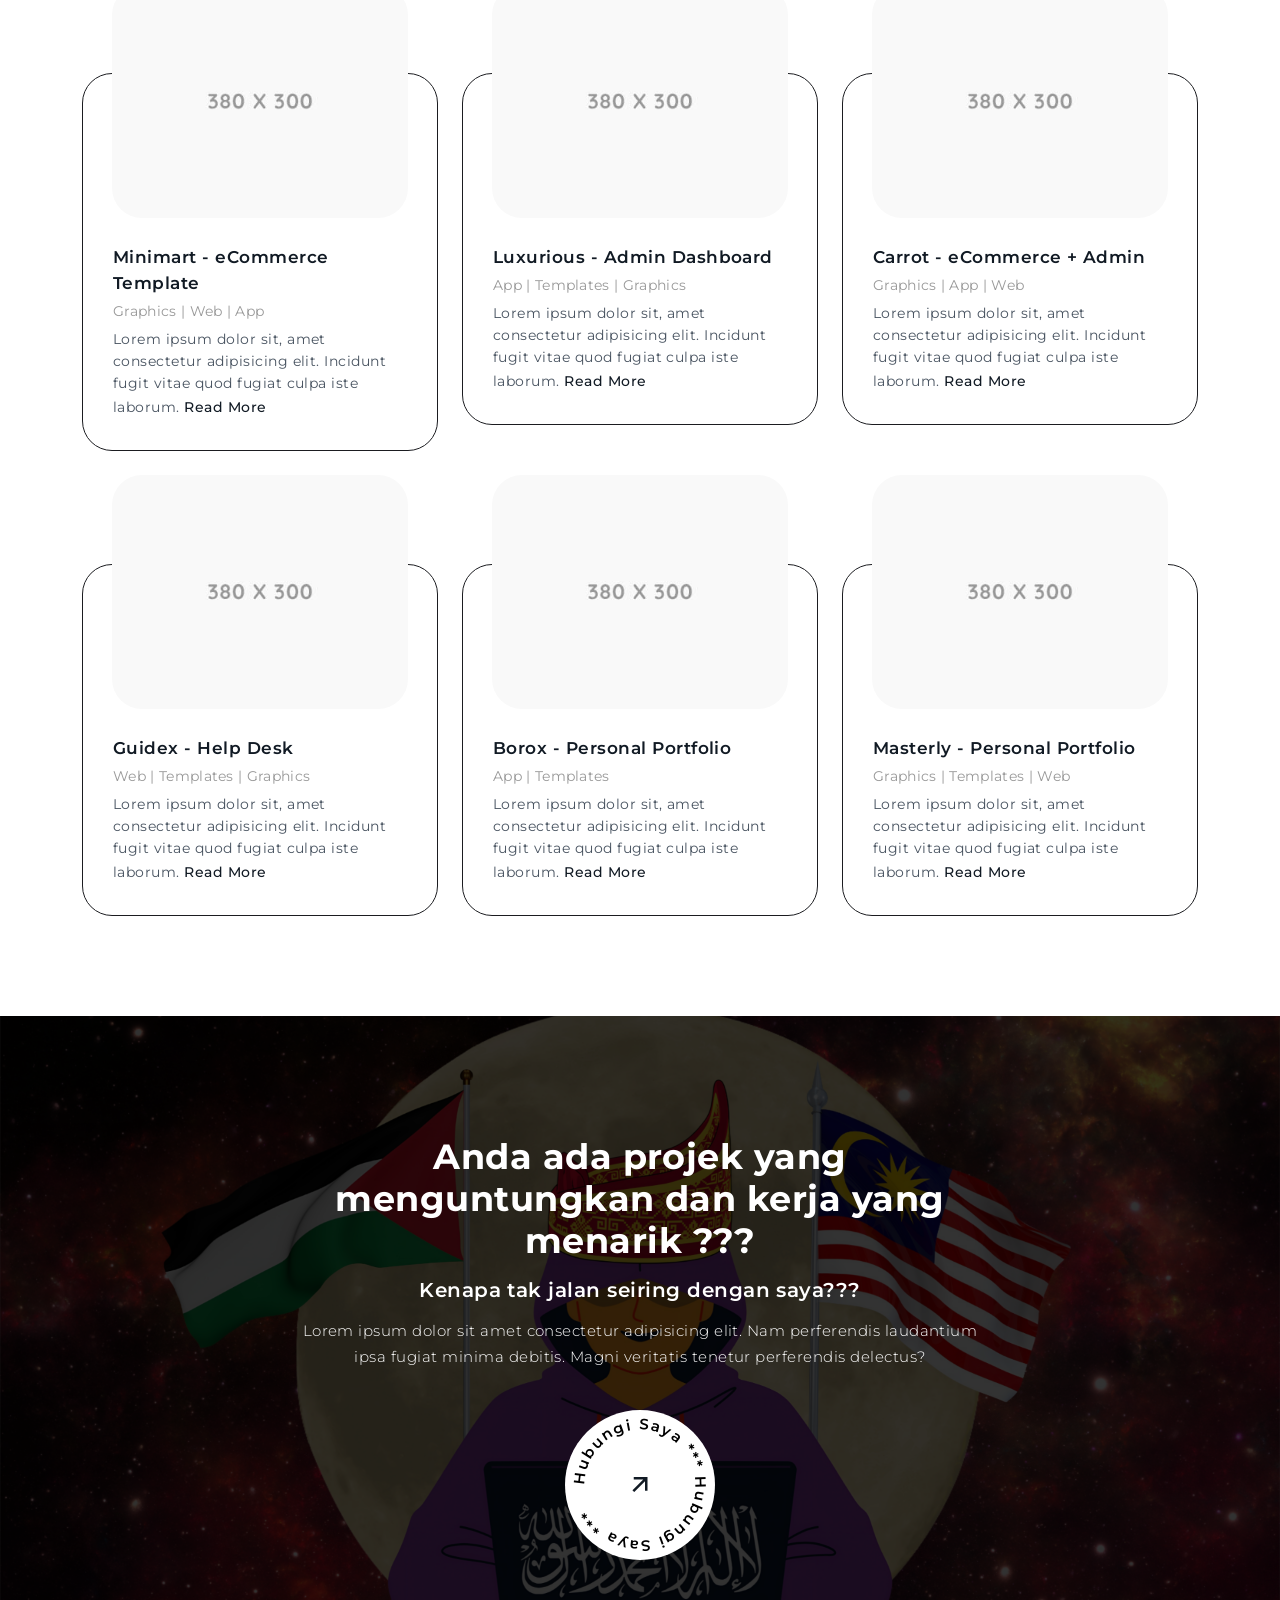
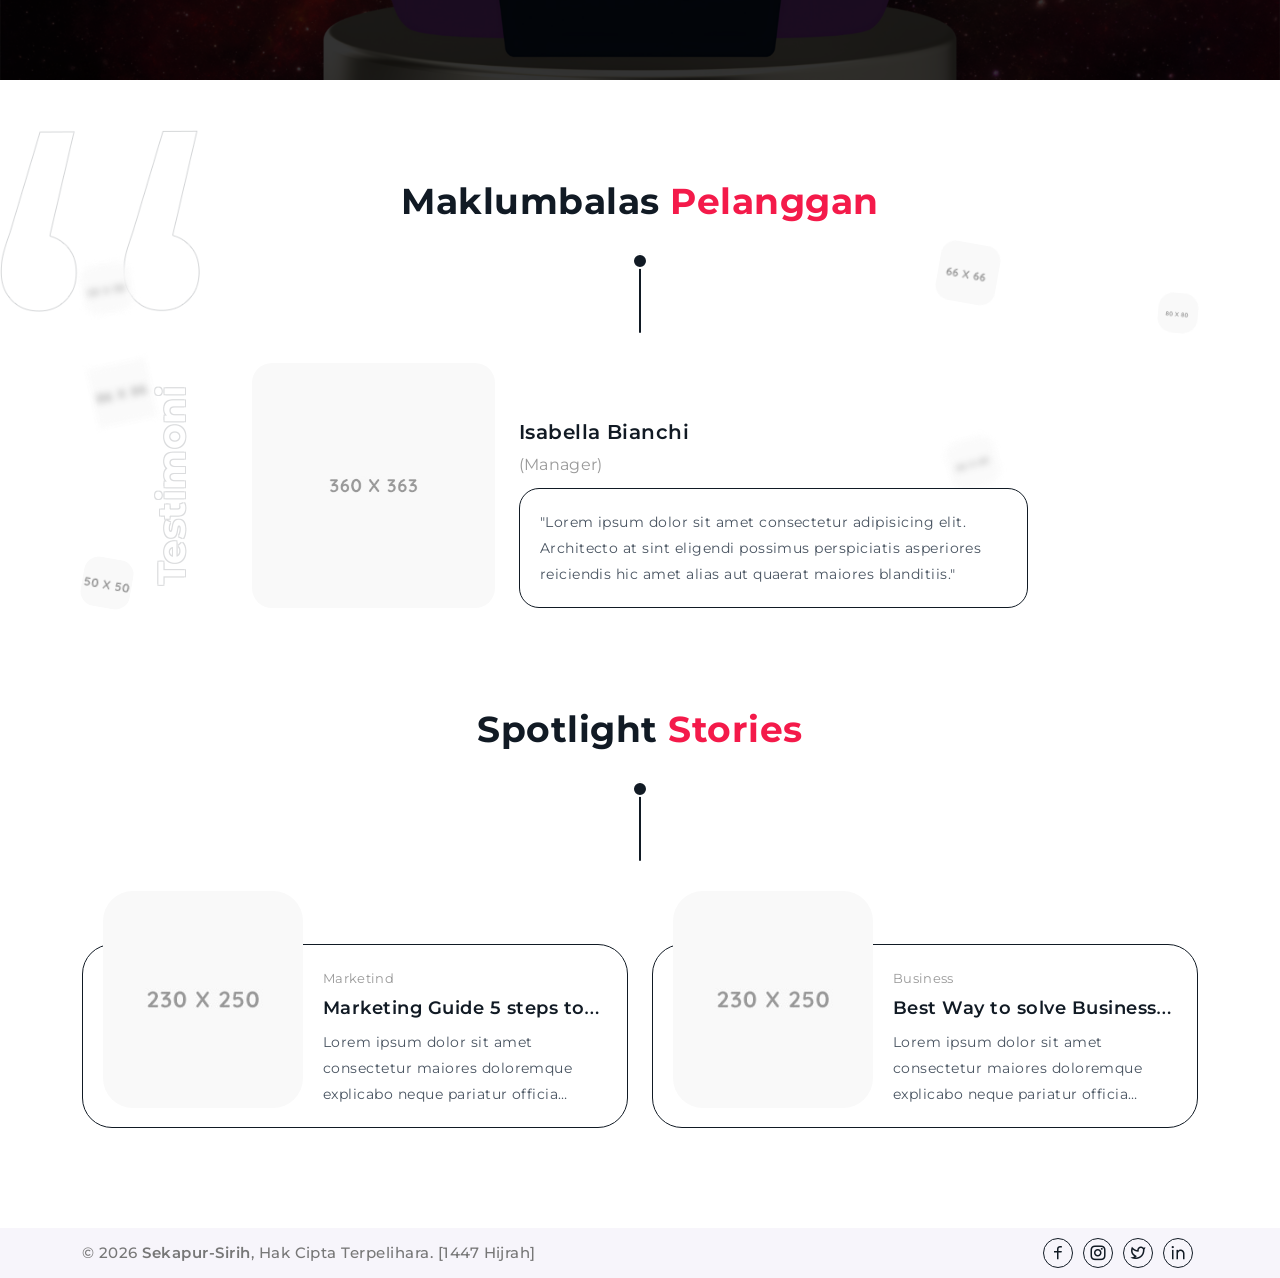
==== commit f7131c44: "modified:   index.html" ====
--- a/index.html
+++ b/index.html
@@ -623,7 +623,7 @@
                                             </defs>
                                             <text>
                                                 <textPath xlink:href="#circle2" class="text-[#111a24] font-semibold text-[10px] tracking-[1.3px]">
-                                                     Hubungi Saya  -  Hubungi Saya  -
+                                                     Hubungi  Saya  ***  Hubungi  Saya  ***
                                                 </textPath>
                                             </text>
                                         </svg>
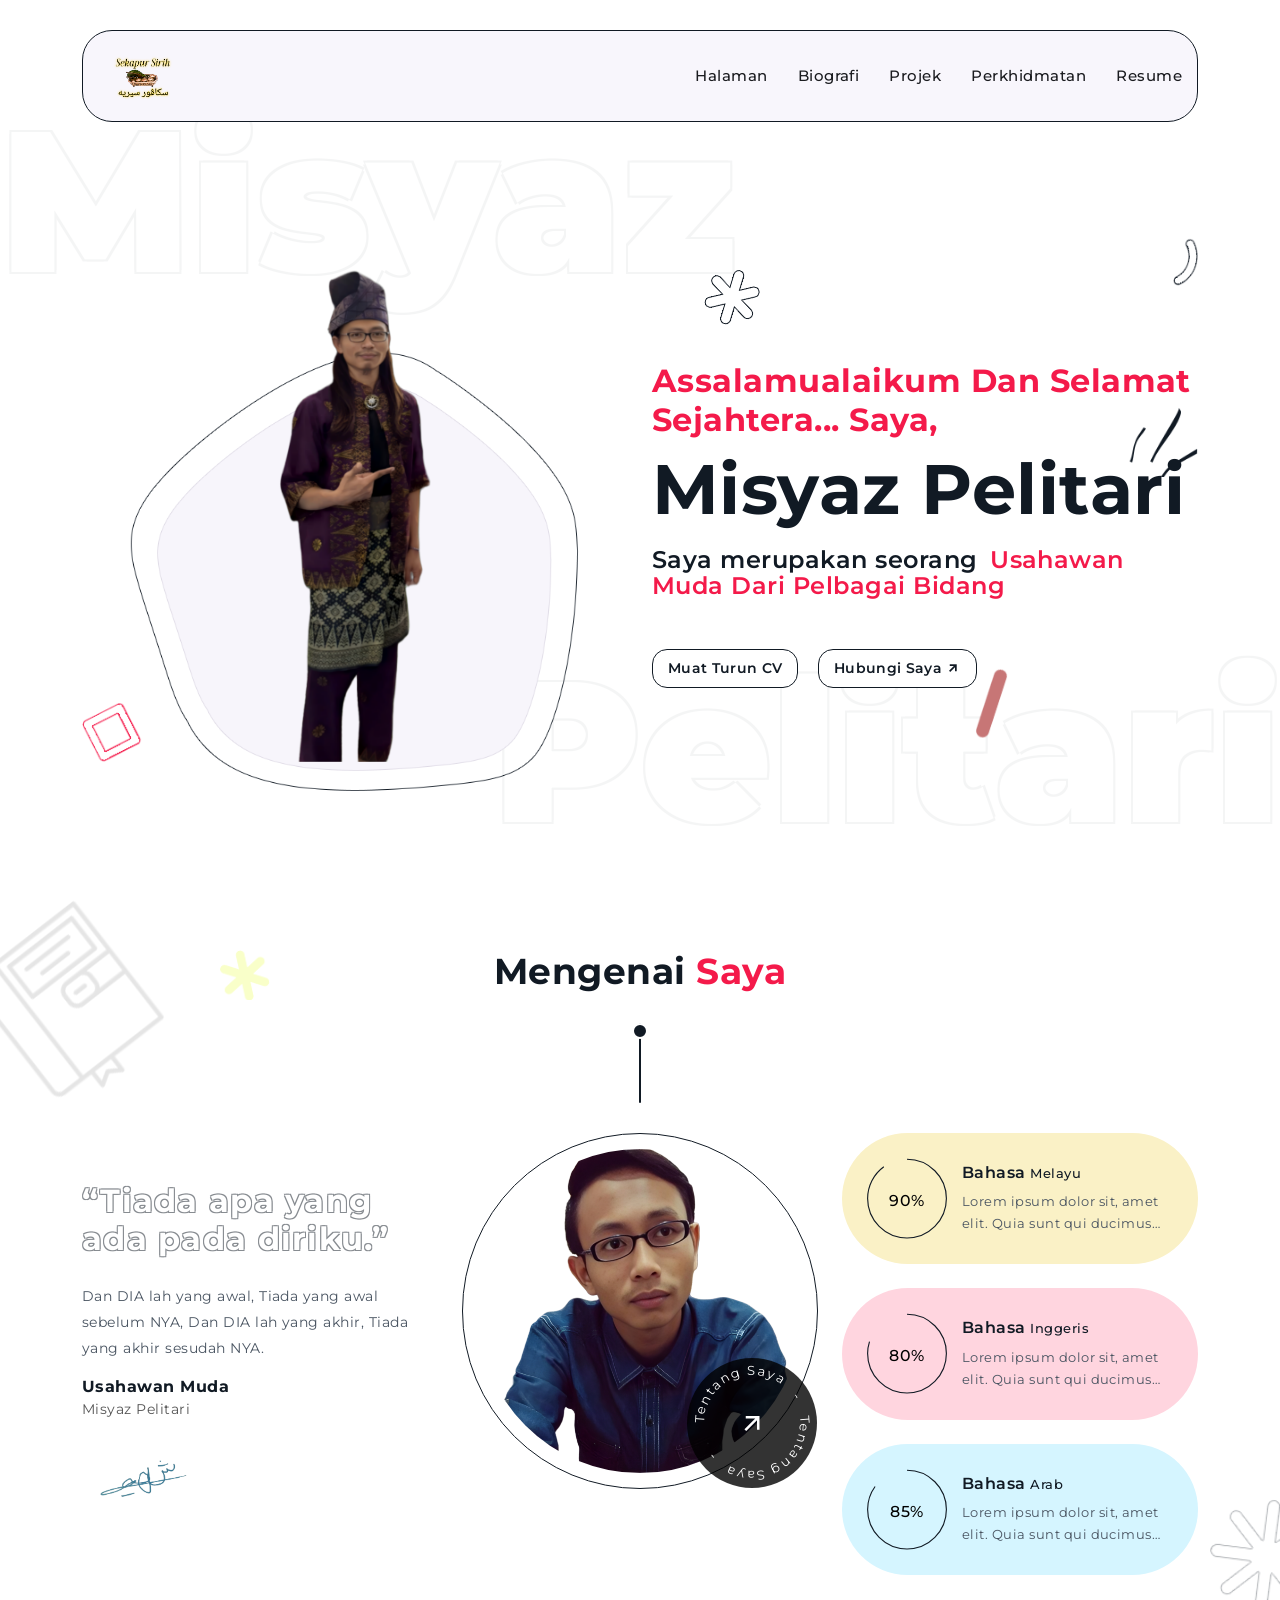
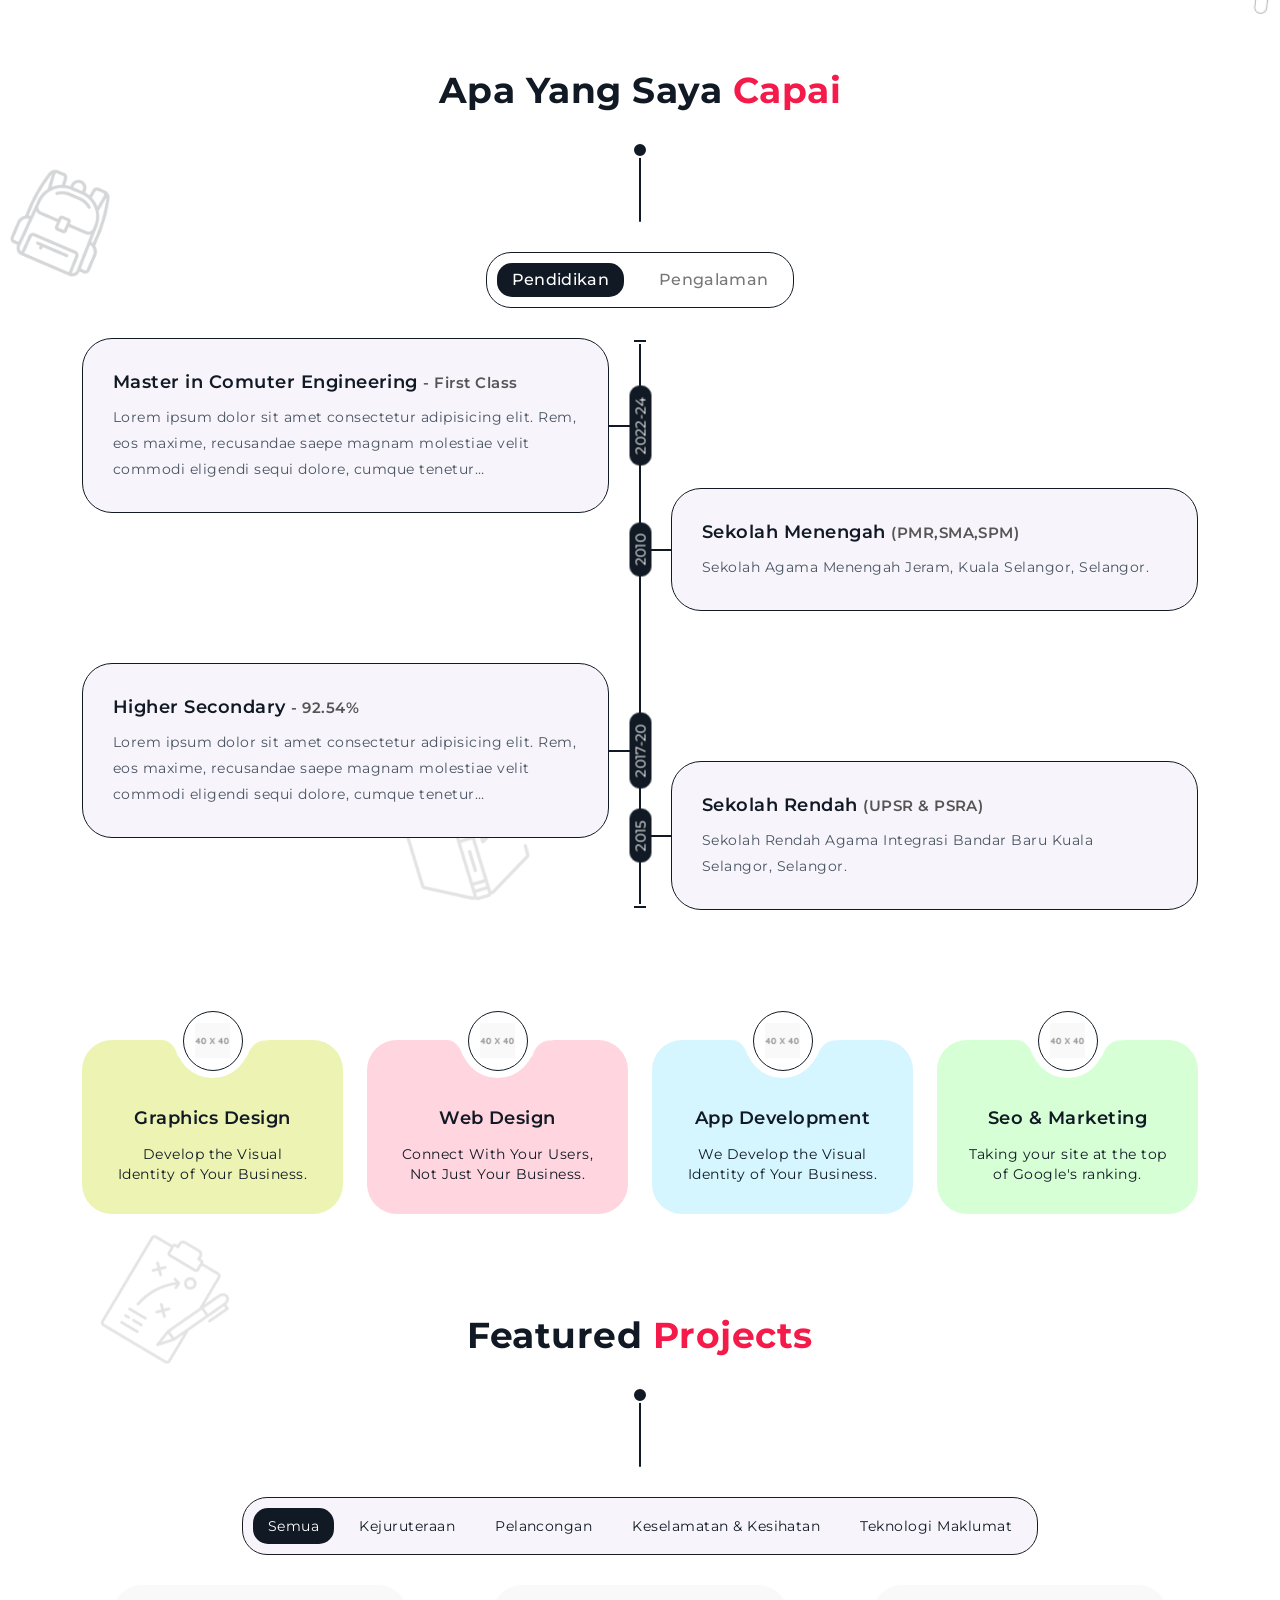
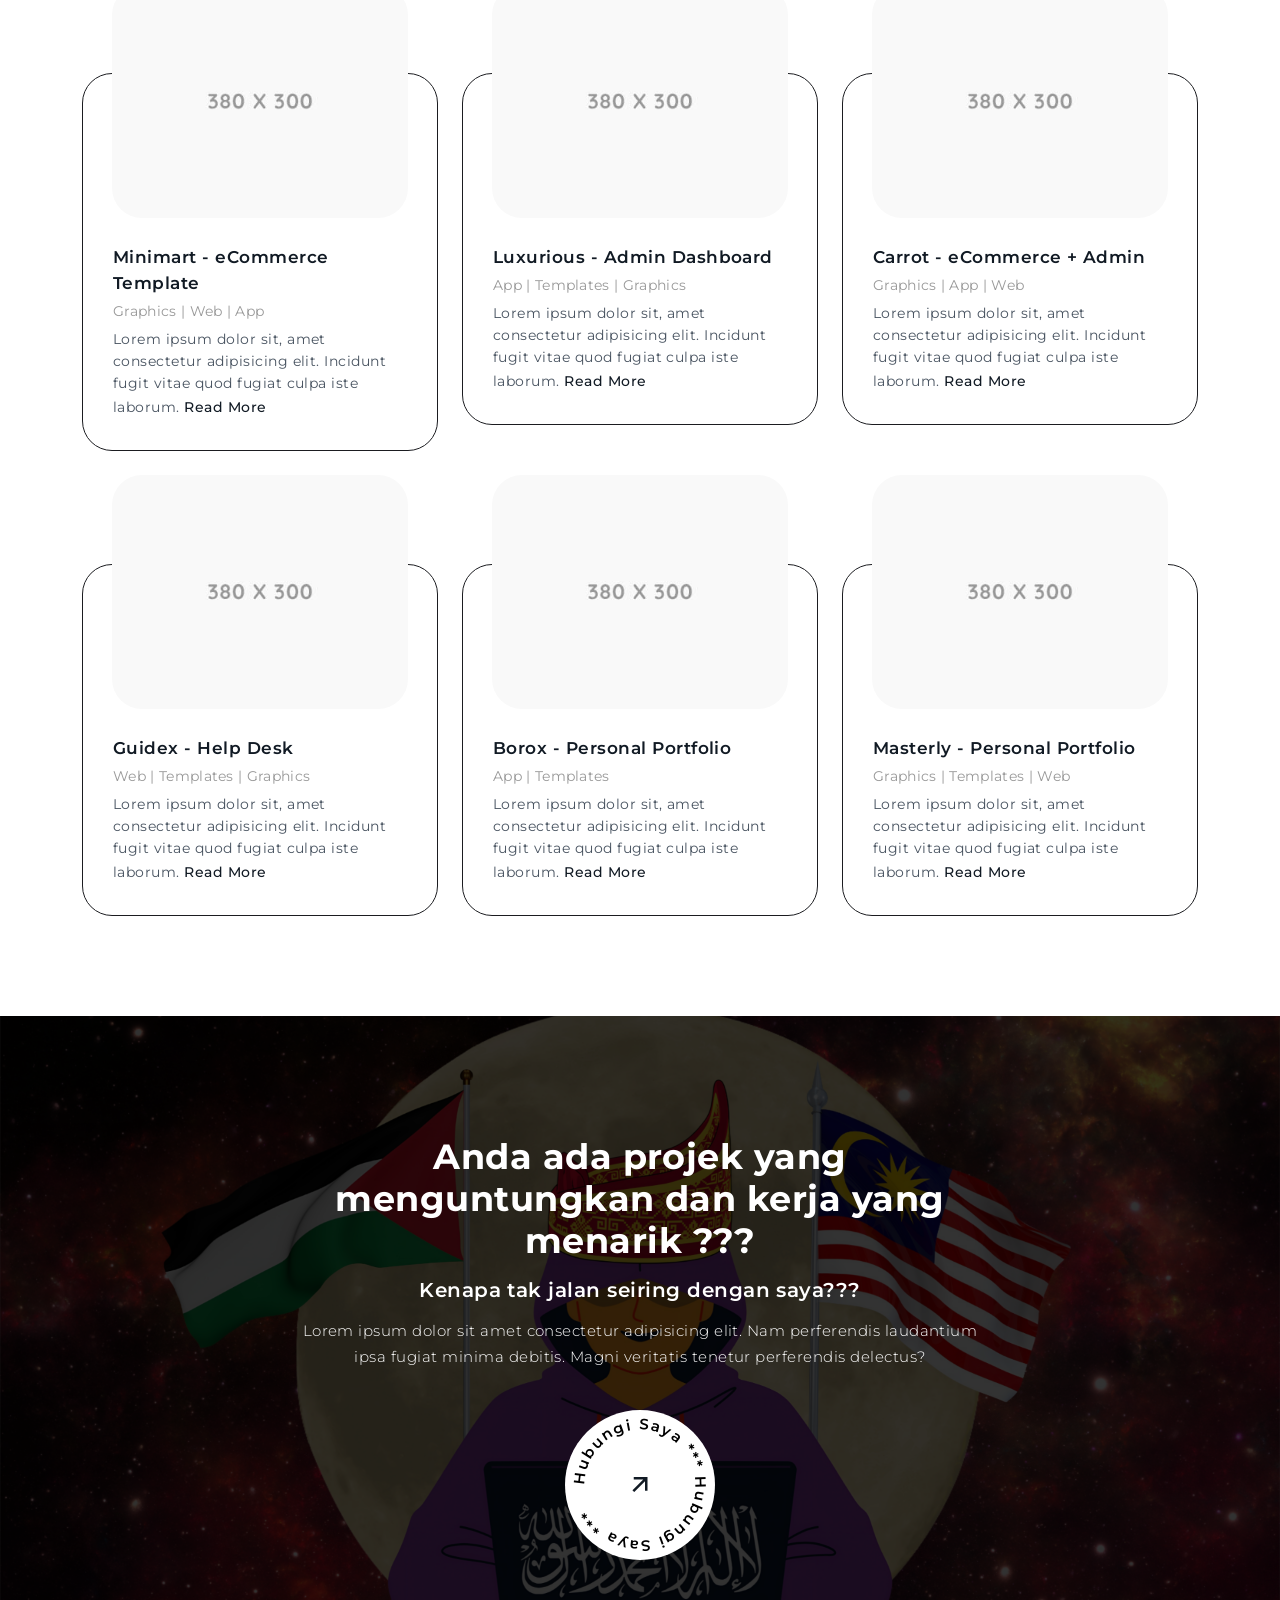
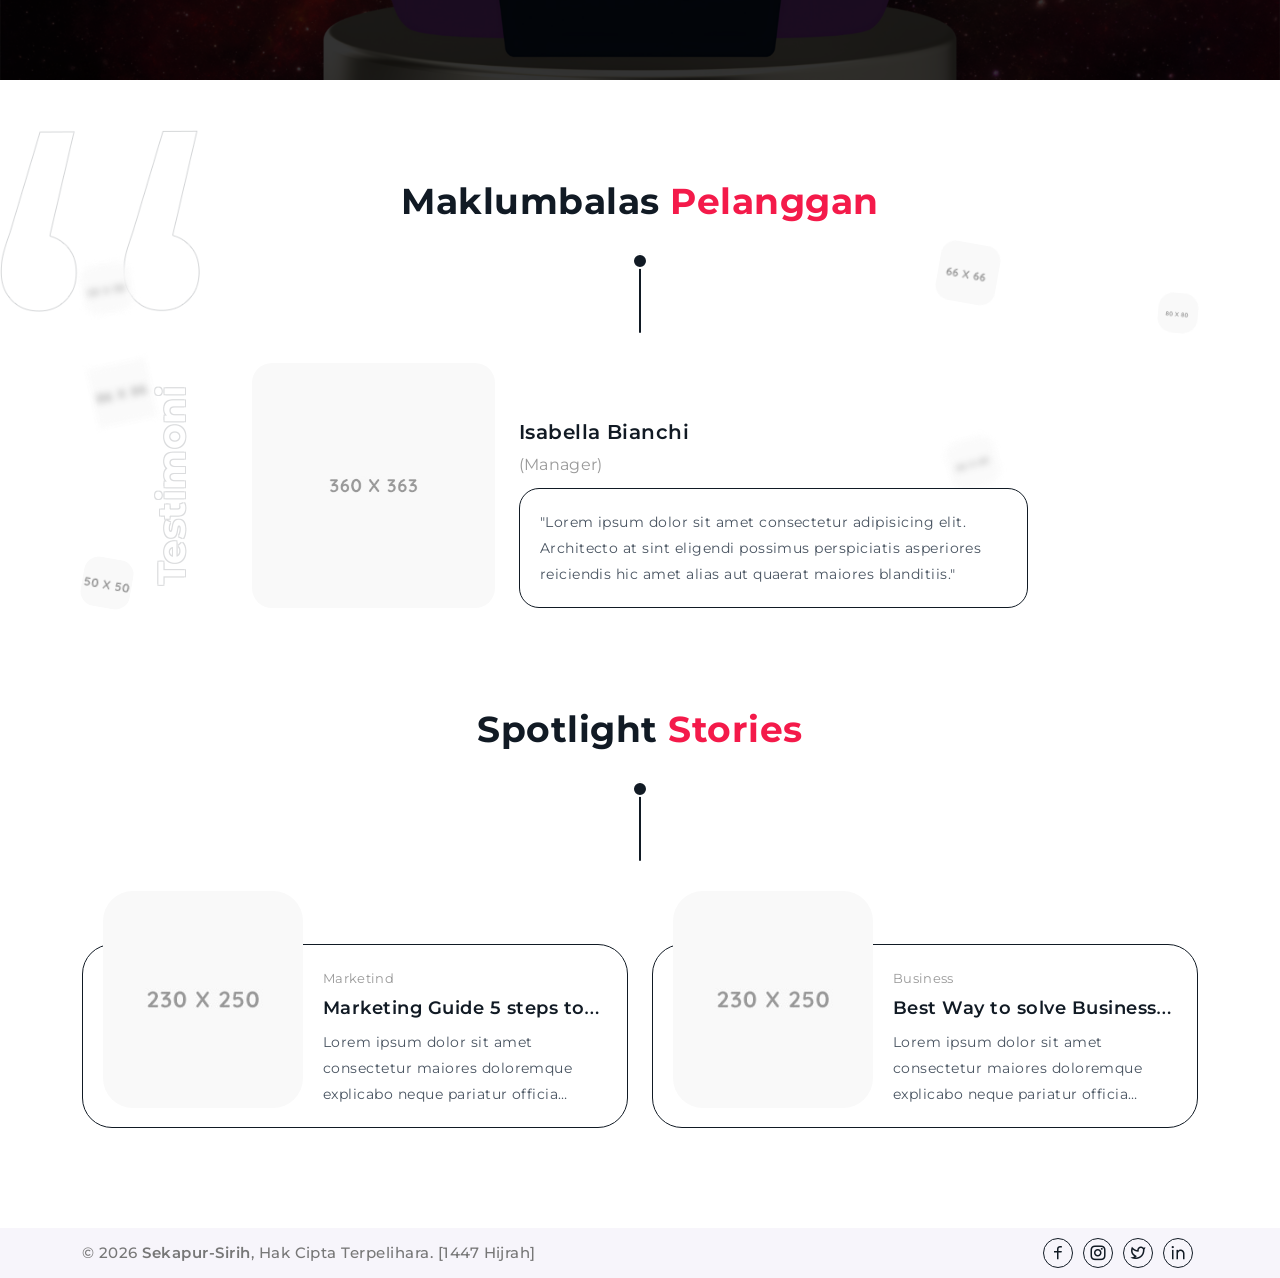
==== commit 2853e43e: "modified:   index.html 	modified:   projects.html" ====
--- a/index.html
+++ b/index.html
@@ -480,11 +480,11 @@
                 <div class="w-full projects-content">
                     <div class="controls bix-projects-tabs px-[12px] flex flex-col items-center" data-aos="fade-up" data-aos-duration="2000" data-aos-delay="400">
                         <ul id="filters" class="clearfix mb-[30px] p-[5px] flex justify-center flex-wrap bg-[#f7f5fb] items-center border-[1px] border-solid border-[#1b1c20] rounded-[25px]">
-                            <li class="filter m-[5px] py-[5px] px-[15px] transition-all duration-[0.25s] ease-out border-[0] rounded-[15px] font-montserrat text-[14px] leading-[26px] tracking-[0.03rem] text-[#111a24] cursor-pointer active" data-filter="all">All</li>
-                            <li class="filter m-[5px] py-[5px] px-[15px] transition-all duration-[0.25s] ease-out border-[0] rounded-[15px] font-montserrat text-[14px] leading-[26px] tracking-[0.03rem] text-[#111a24] cursor-pointer" data-filter=".web">Web</li>
-                            <li class="filter m-[5px] py-[5px] px-[15px] transition-all duration-[0.25s] ease-out border-[0] rounded-[15px] font-montserrat text-[14px] leading-[26px] tracking-[0.03rem] text-[#111a24] cursor-pointer" data-filter=".applications">Applications</li>
-                            <li class="filter m-[5px] py-[5px] px-[15px] transition-all duration-[0.25s] ease-out border-[0] rounded-[15px] font-montserrat text-[14px] leading-[26px] tracking-[0.03rem] text-[#111a24] cursor-pointer" data-filter=".graphics">Graphics</li>
-                            <li class="filter m-[5px] py-[5px] px-[15px] transition-all duration-[0.25s] ease-out border-[0] rounded-[15px] font-montserrat text-[14px] leading-[26px] tracking-[0.03rem] text-[#111a24] cursor-pointer" data-filter=".templates">Templates</li>
+                            <li class="filter m-[5px] py-[5px] px-[15px] transition-all duration-[0.25s] ease-out border-[0] rounded-[15px] font-montserrat text-[14px] leading-[26px] tracking-[0.03rem] text-[#111a24] cursor-pointer active" data-filter="all">Semua</li>
+                            <li class="filter m-[5px] py-[5px] px-[15px] transition-all duration-[0.25s] ease-out border-[0] rounded-[15px] font-montserrat text-[14px] leading-[26px] tracking-[0.03rem] text-[#111a24] cursor-pointer" data-filter=".web">Kejuruteraan</li>
+                            <li class="filter m-[5px] py-[5px] px-[15px] transition-all duration-[0.25s] ease-out border-[0] rounded-[15px] font-montserrat text-[14px] leading-[26px] tracking-[0.03rem] text-[#111a24] cursor-pointer" data-filter=".applications">Pelancongan</li>
+                            <li class="filter m-[5px] py-[5px] px-[15px] transition-all duration-[0.25s] ease-out border-[0] rounded-[15px] font-montserrat text-[14px] leading-[26px] tracking-[0.03rem] text-[#111a24] cursor-pointer" data-filter=".graphics">Keselamatan & Kesihatan</li>
+                            <li class="filter m-[5px] py-[5px] px-[15px] transition-all duration-[0.25s] ease-out border-[0] rounded-[15px] font-montserrat text-[14px] leading-[26px] tracking-[0.03rem] text-[#111a24] cursor-pointer" data-filter=".templates">Teknologi Maklumat</li>
                         </ul>
                     </div>
                     <div class="item-grid" data-aos="fade-up" data-aos-duration="2000" data-aos-delay="600">
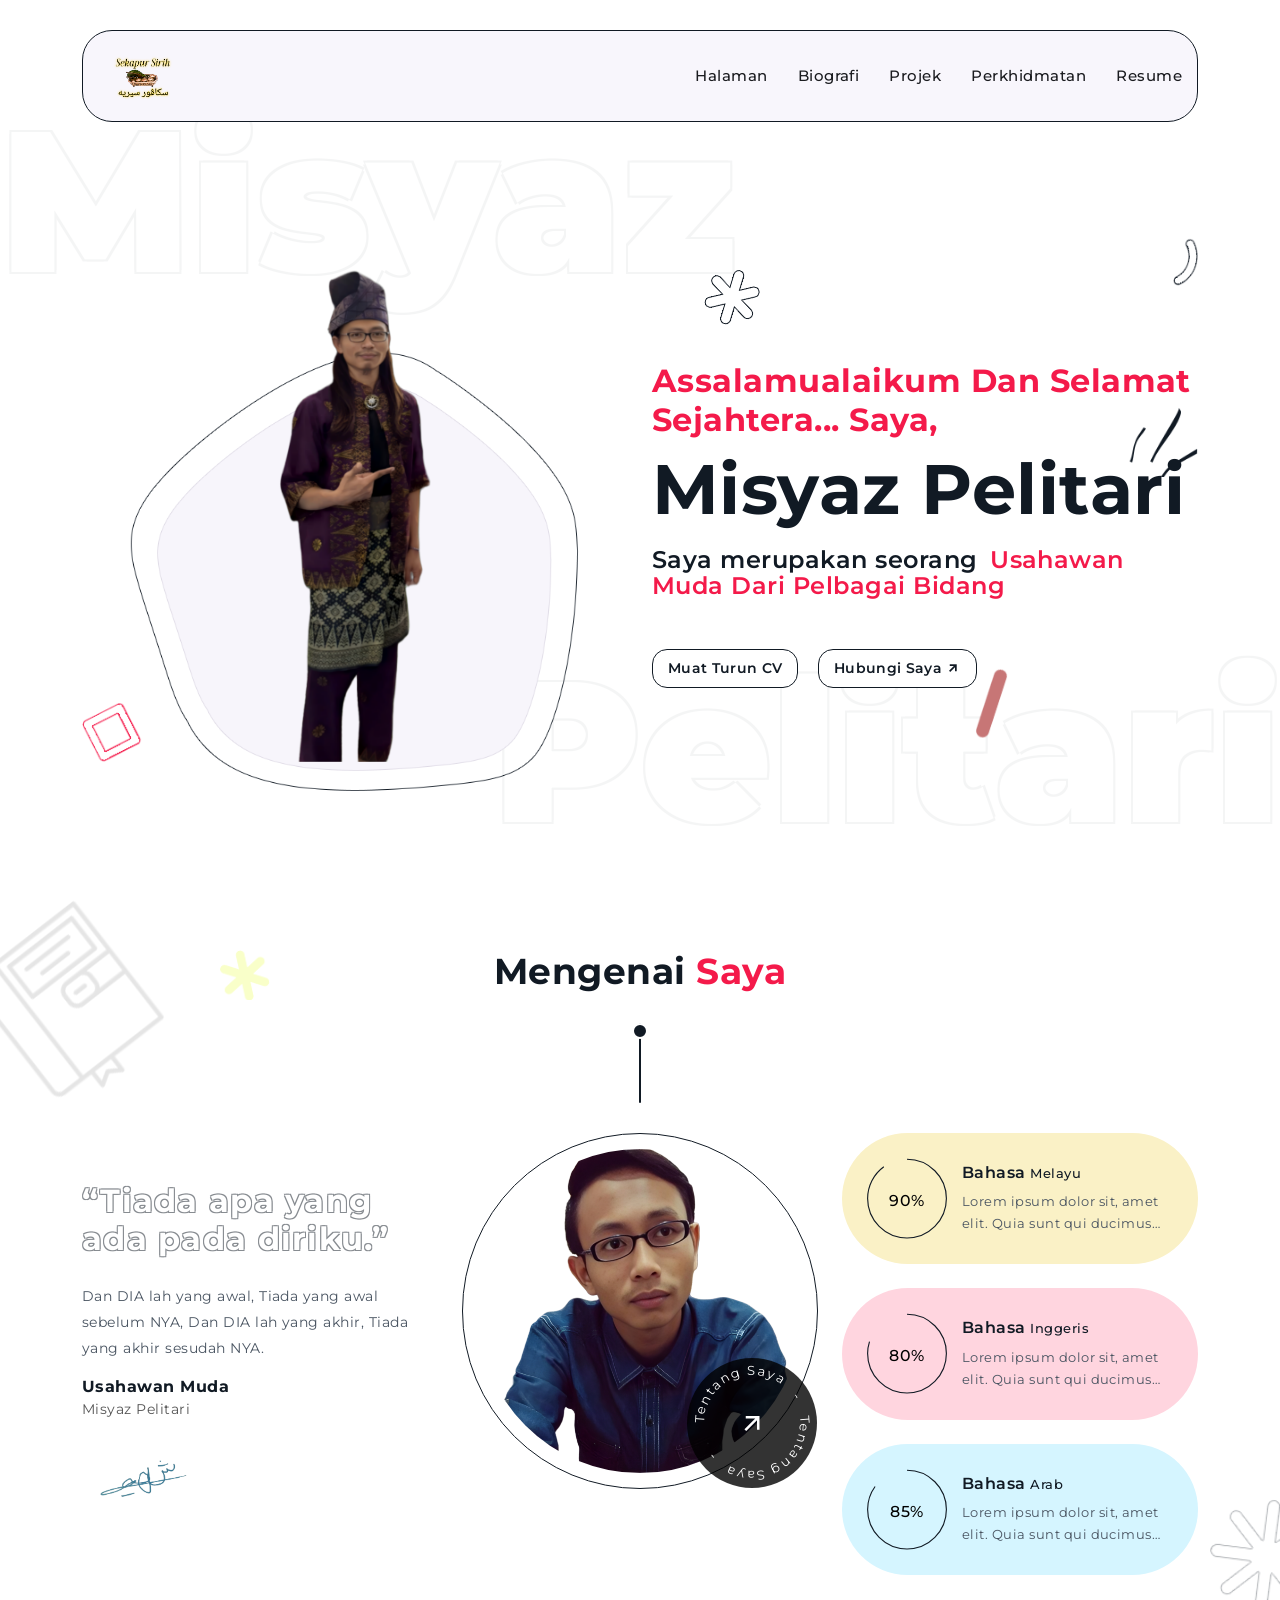
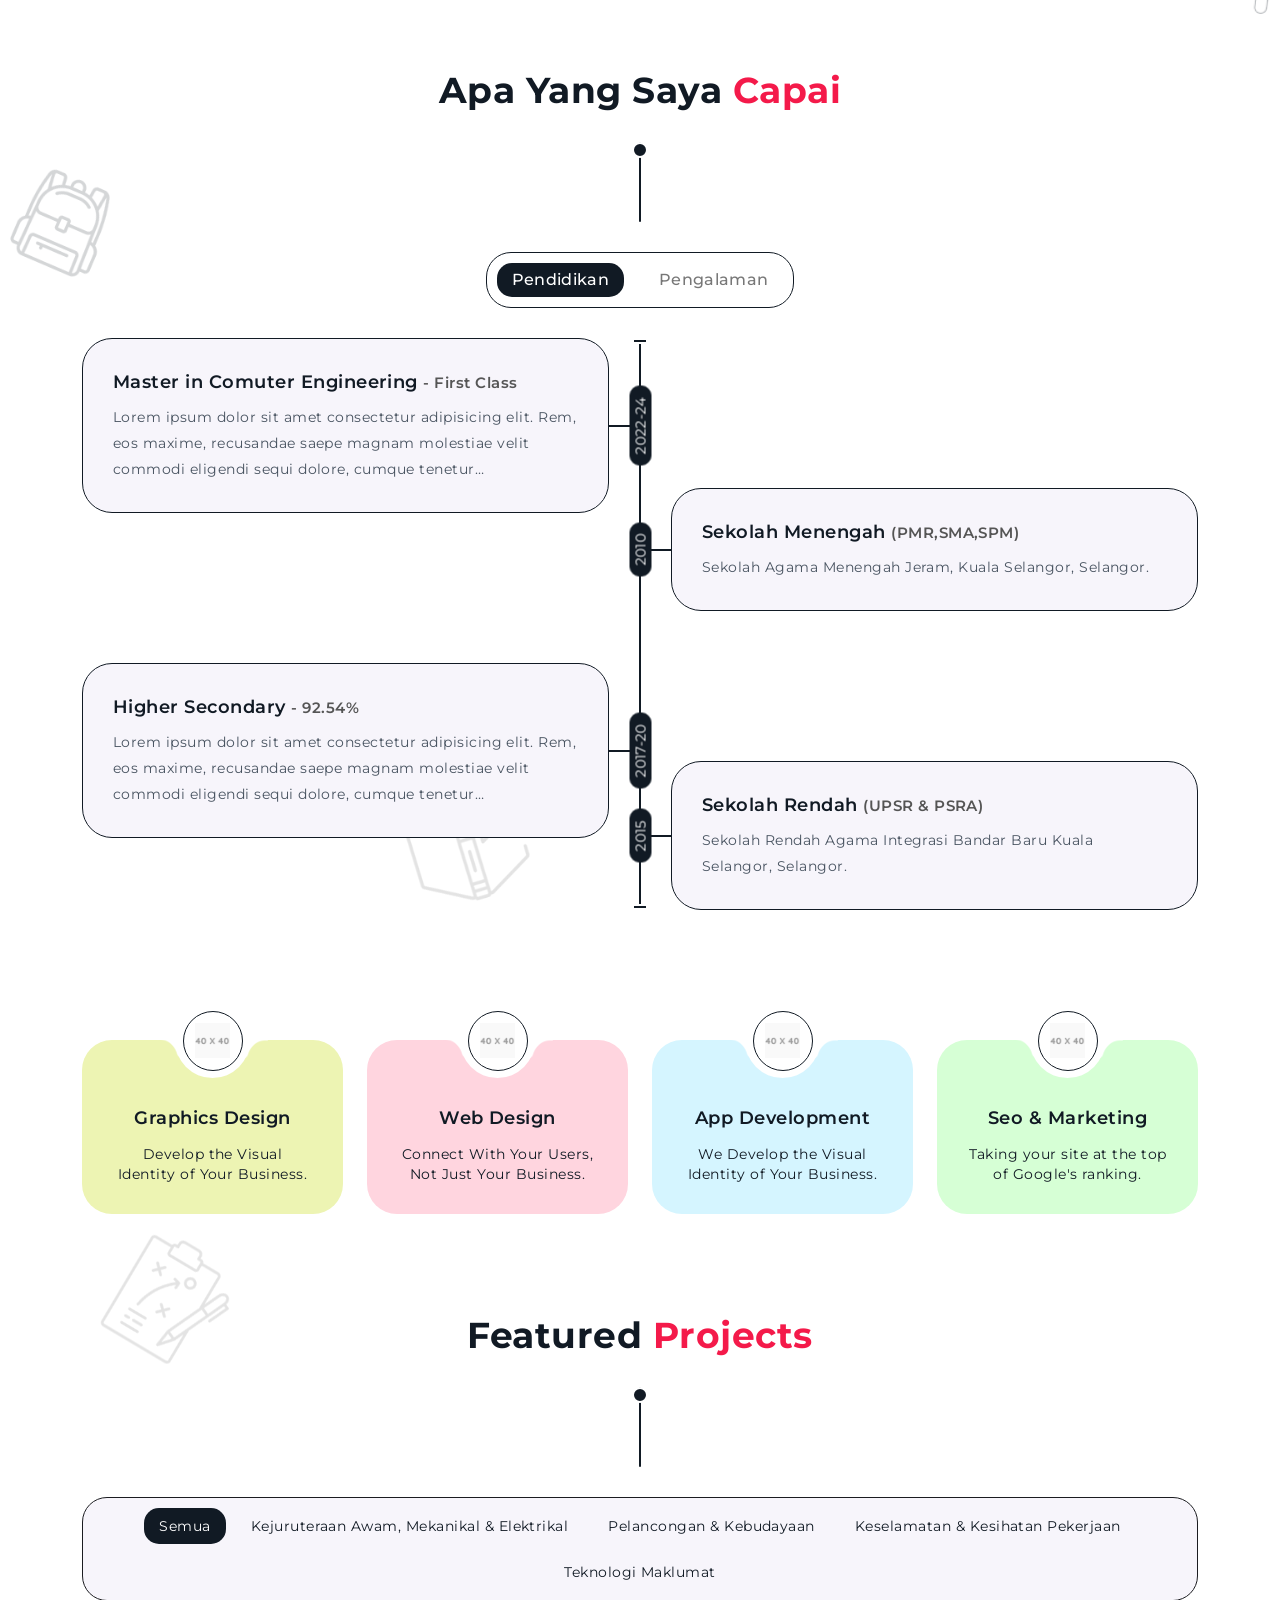
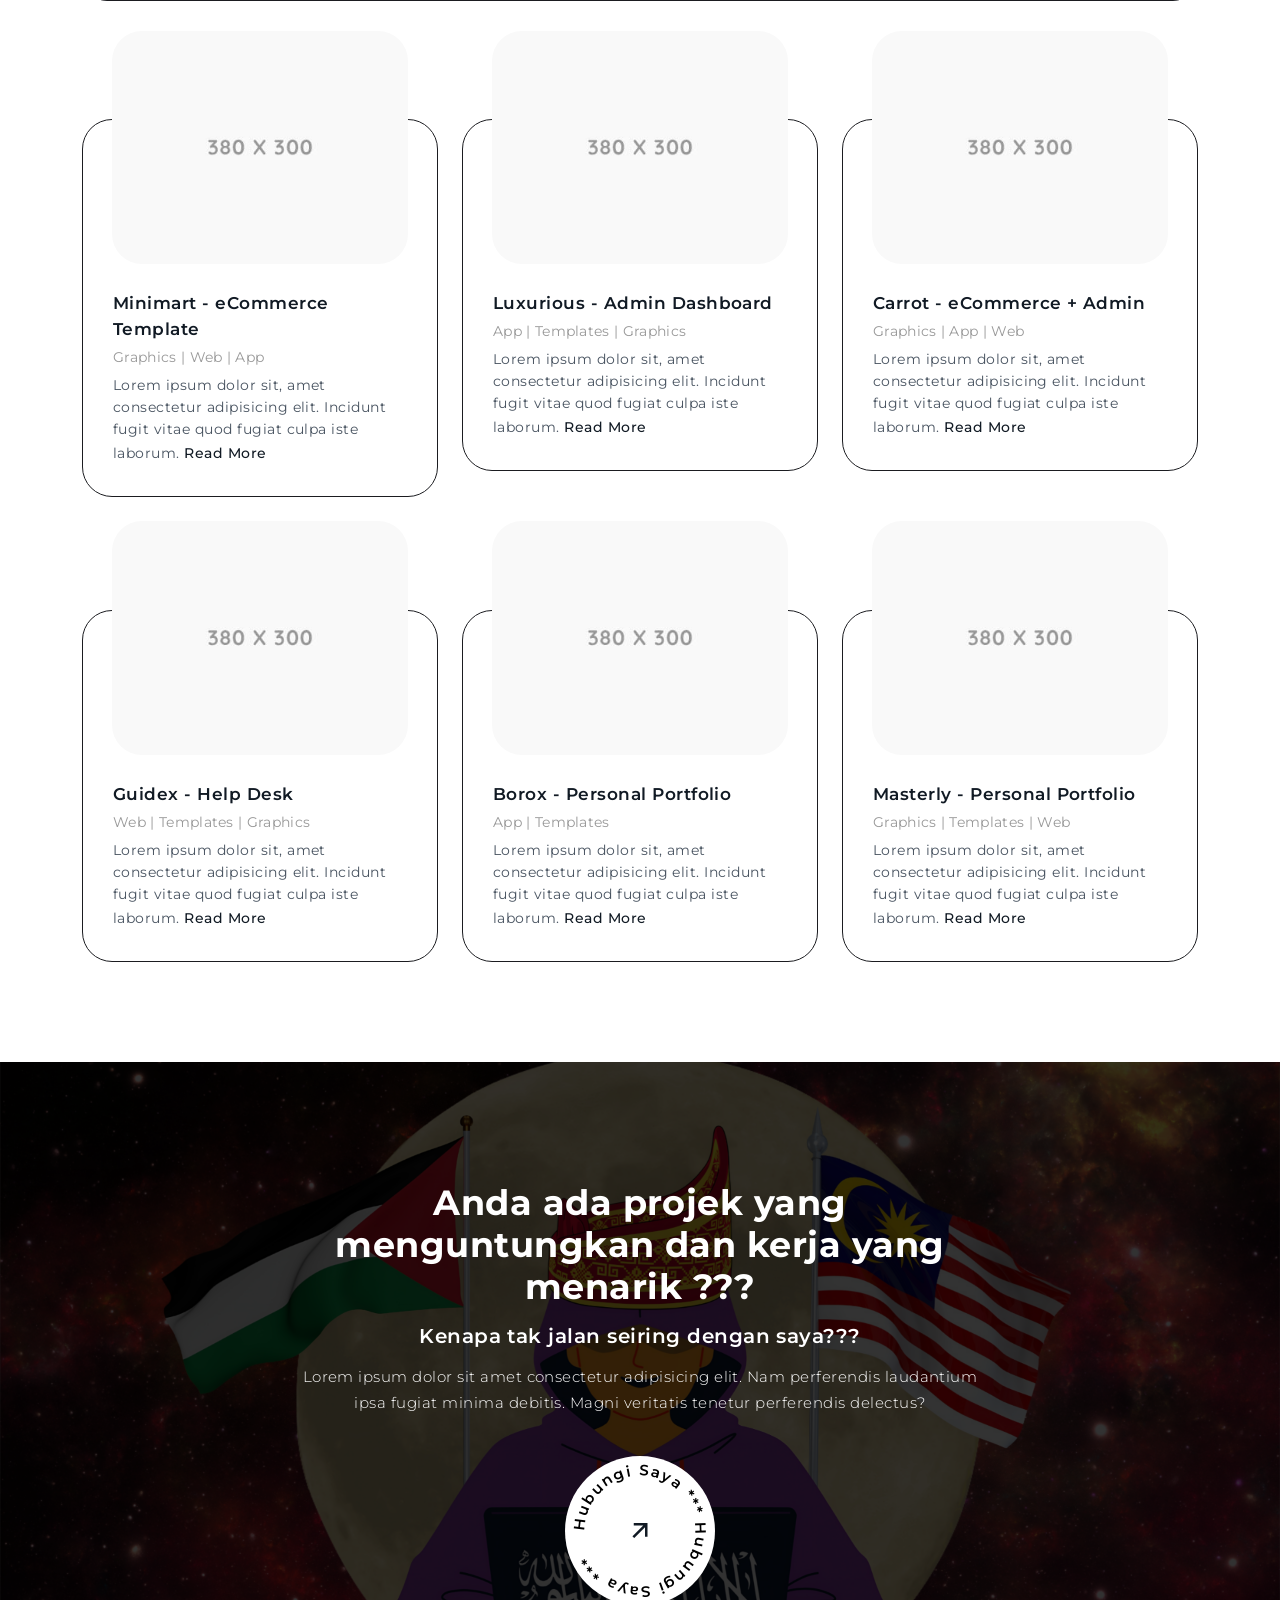
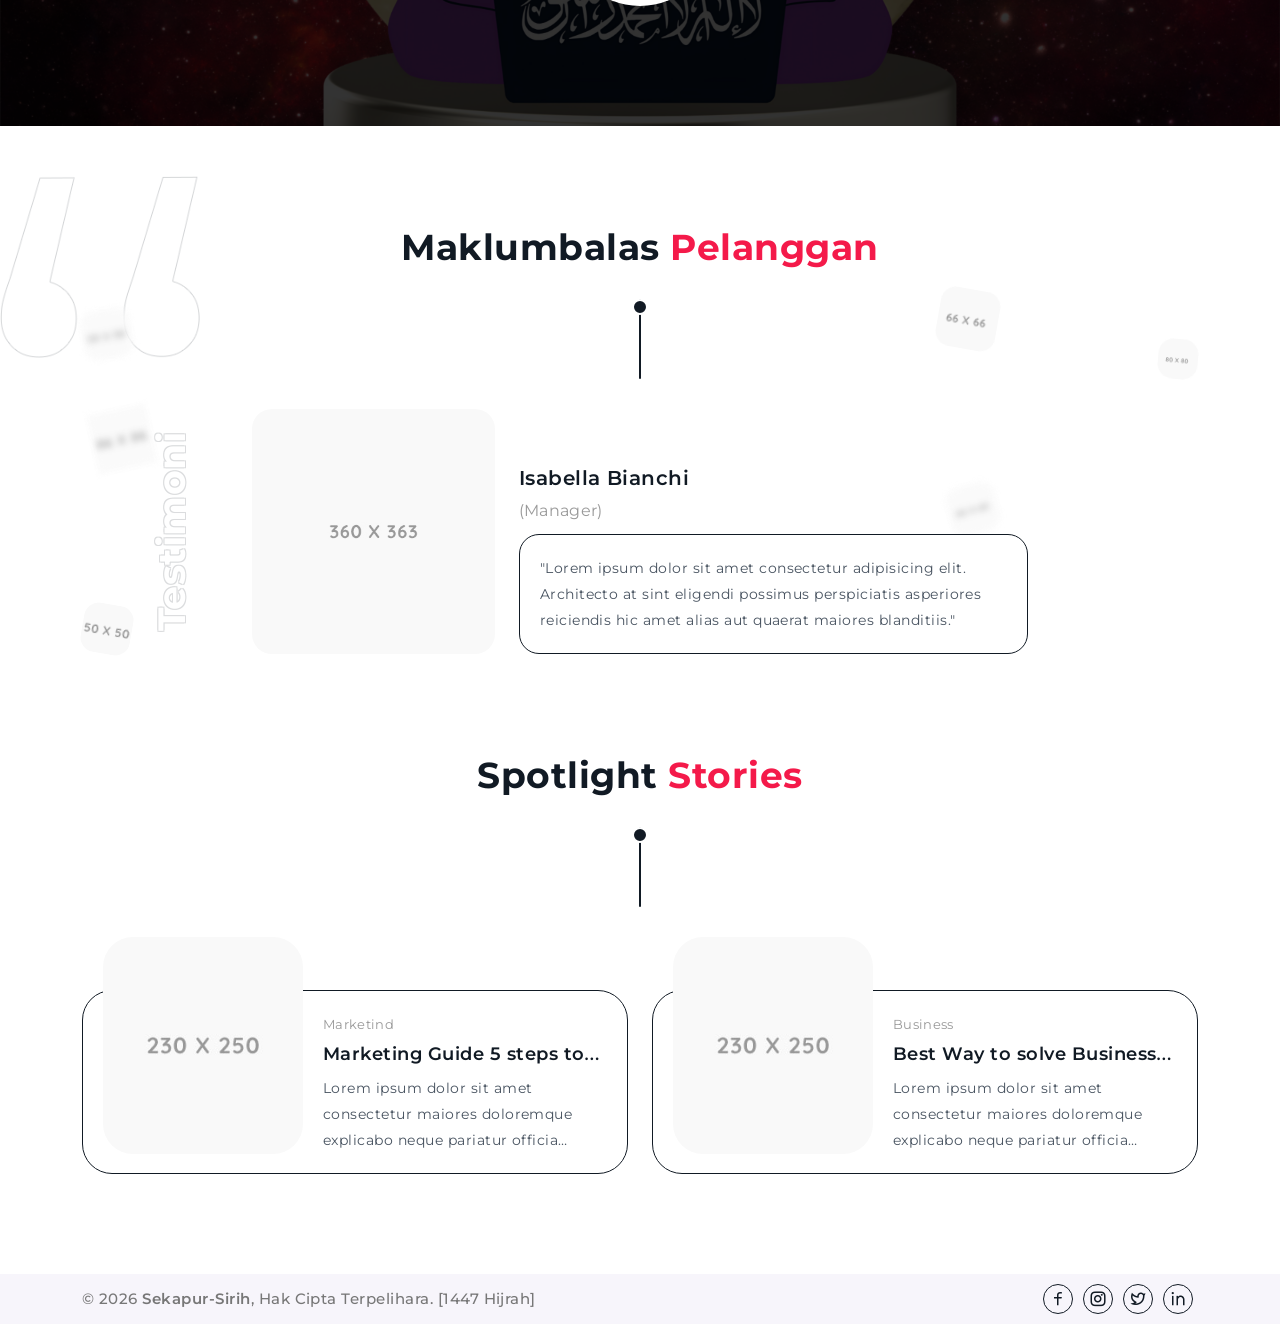
==== commit fd148bb5: "modified:   index.html modified:   projects.html" ====
--- a/index.html
+++ b/index.html
@@ -481,9 +481,9 @@
                     <div class="controls bix-projects-tabs px-[12px] flex flex-col items-center" data-aos="fade-up" data-aos-duration="2000" data-aos-delay="400">
                         <ul id="filters" class="clearfix mb-[30px] p-[5px] flex justify-center flex-wrap bg-[#f7f5fb] items-center border-[1px] border-solid border-[#1b1c20] rounded-[25px]">
                             <li class="filter m-[5px] py-[5px] px-[15px] transition-all duration-[0.25s] ease-out border-[0] rounded-[15px] font-montserrat text-[14px] leading-[26px] tracking-[0.03rem] text-[#111a24] cursor-pointer active" data-filter="all">Semua</li>
-                            <li class="filter m-[5px] py-[5px] px-[15px] transition-all duration-[0.25s] ease-out border-[0] rounded-[15px] font-montserrat text-[14px] leading-[26px] tracking-[0.03rem] text-[#111a24] cursor-pointer" data-filter=".web">Kejuruteraan</li>
-                            <li class="filter m-[5px] py-[5px] px-[15px] transition-all duration-[0.25s] ease-out border-[0] rounded-[15px] font-montserrat text-[14px] leading-[26px] tracking-[0.03rem] text-[#111a24] cursor-pointer" data-filter=".applications">Pelancongan</li>
-                            <li class="filter m-[5px] py-[5px] px-[15px] transition-all duration-[0.25s] ease-out border-[0] rounded-[15px] font-montserrat text-[14px] leading-[26px] tracking-[0.03rem] text-[#111a24] cursor-pointer" data-filter=".graphics">Keselamatan & Kesihatan</li>
+                            <li class="filter m-[5px] py-[5px] px-[15px] transition-all duration-[0.25s] ease-out border-[0] rounded-[15px] font-montserrat text-[14px] leading-[26px] tracking-[0.03rem] text-[#111a24] cursor-pointer" data-filter=".web">Kejuruteraan Awam, Mekanikal & Elektrikal</li>
+                            <li class="filter m-[5px] py-[5px] px-[15px] transition-all duration-[0.25s] ease-out border-[0] rounded-[15px] font-montserrat text-[14px] leading-[26px] tracking-[0.03rem] text-[#111a24] cursor-pointer" data-filter=".applications">Pelancongan & Kebudayaan</li>
+                            <li class="filter m-[5px] py-[5px] px-[15px] transition-all duration-[0.25s] ease-out border-[0] rounded-[15px] font-montserrat text-[14px] leading-[26px] tracking-[0.03rem] text-[#111a24] cursor-pointer" data-filter=".graphics">Keselamatan & Kesihatan Pekerjaan</li>
                             <li class="filter m-[5px] py-[5px] px-[15px] transition-all duration-[0.25s] ease-out border-[0] rounded-[15px] font-montserrat text-[14px] leading-[26px] tracking-[0.03rem] text-[#111a24] cursor-pointer" data-filter=".templates">Teknologi Maklumat</li>
                         </ul>
                     </div>
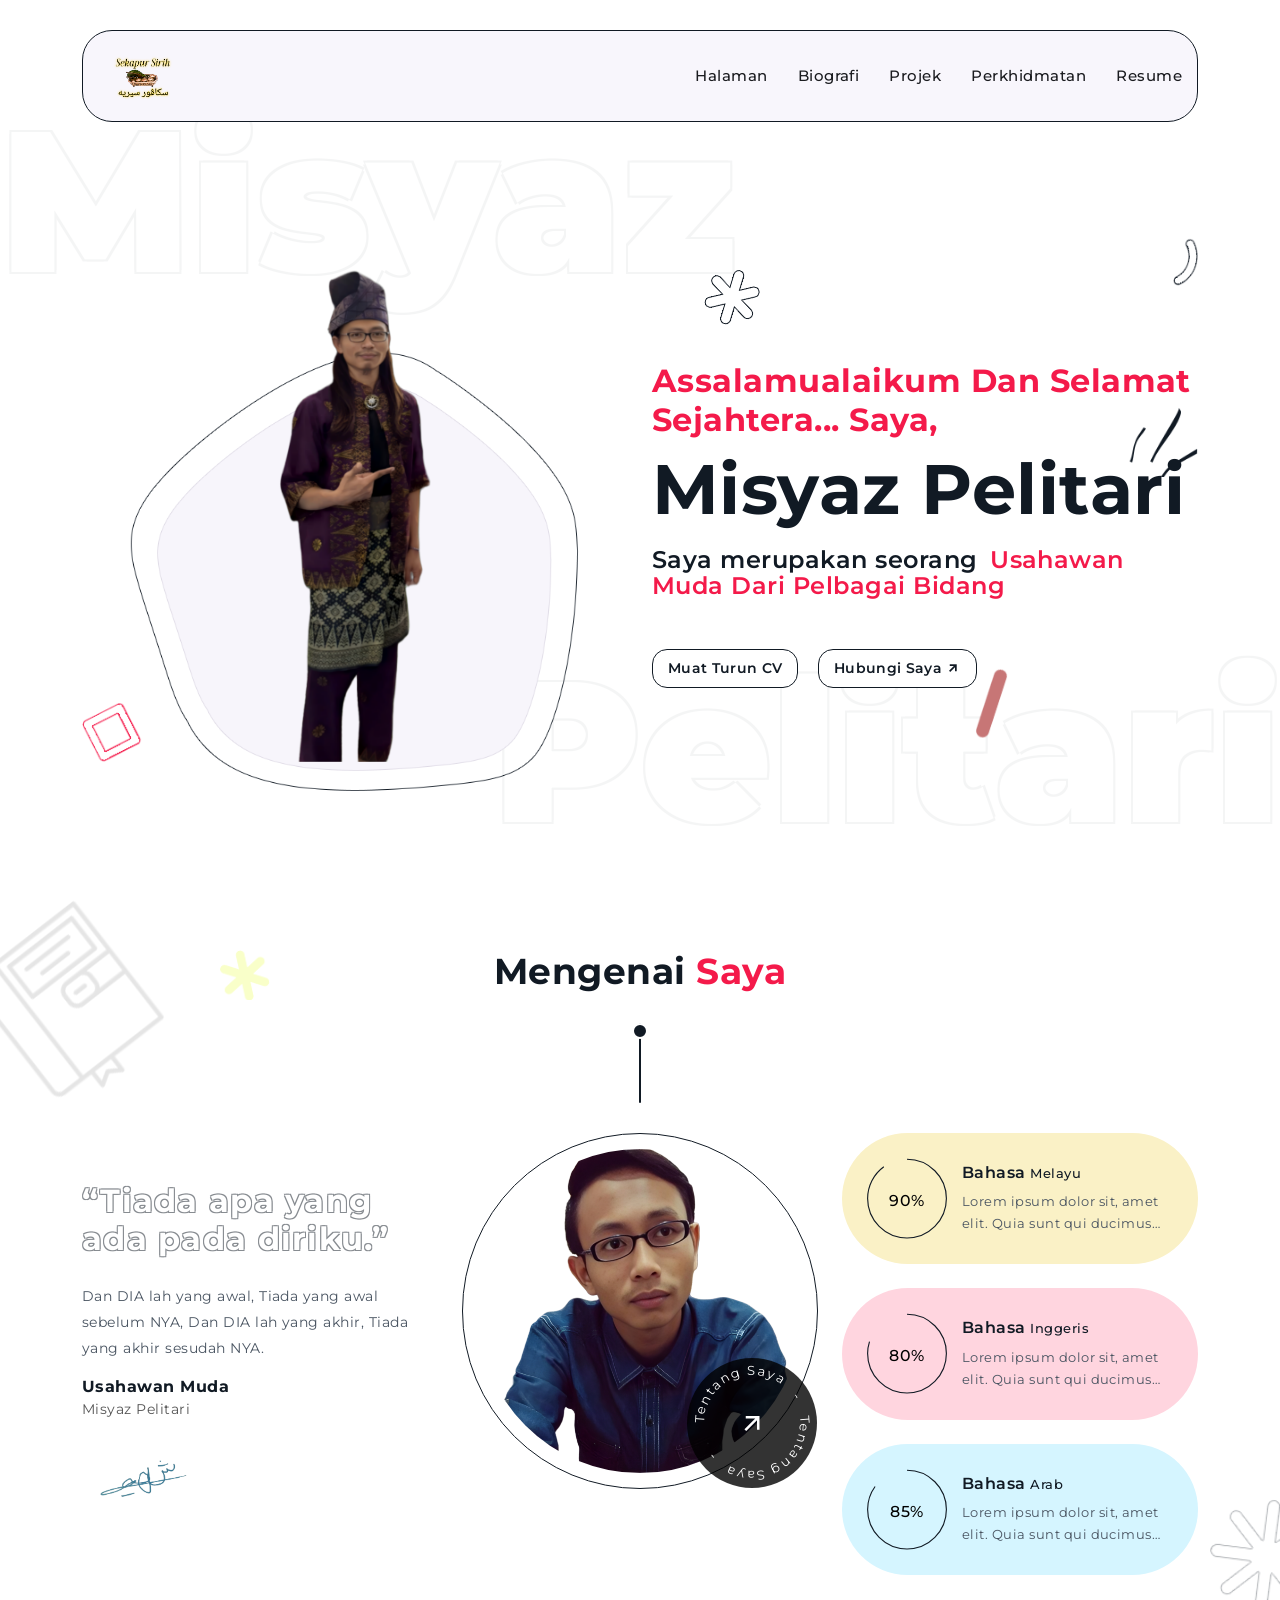
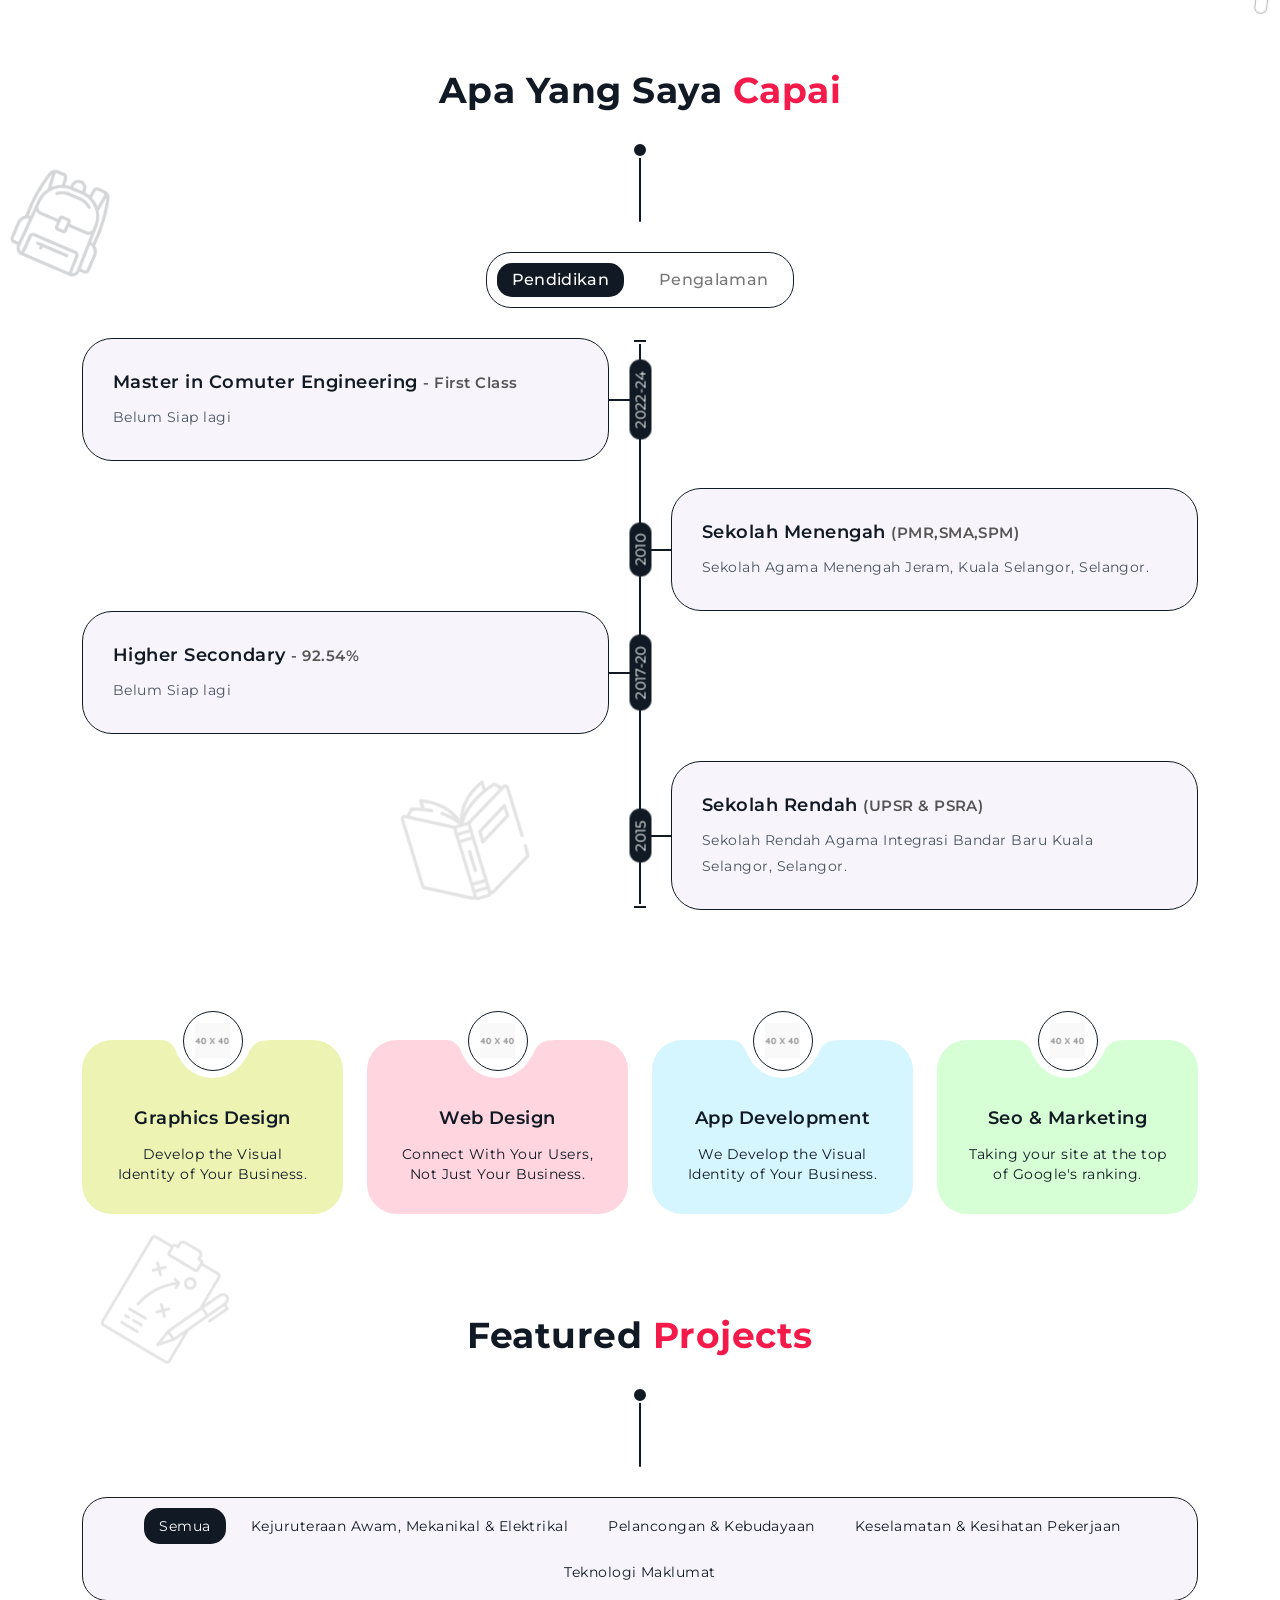
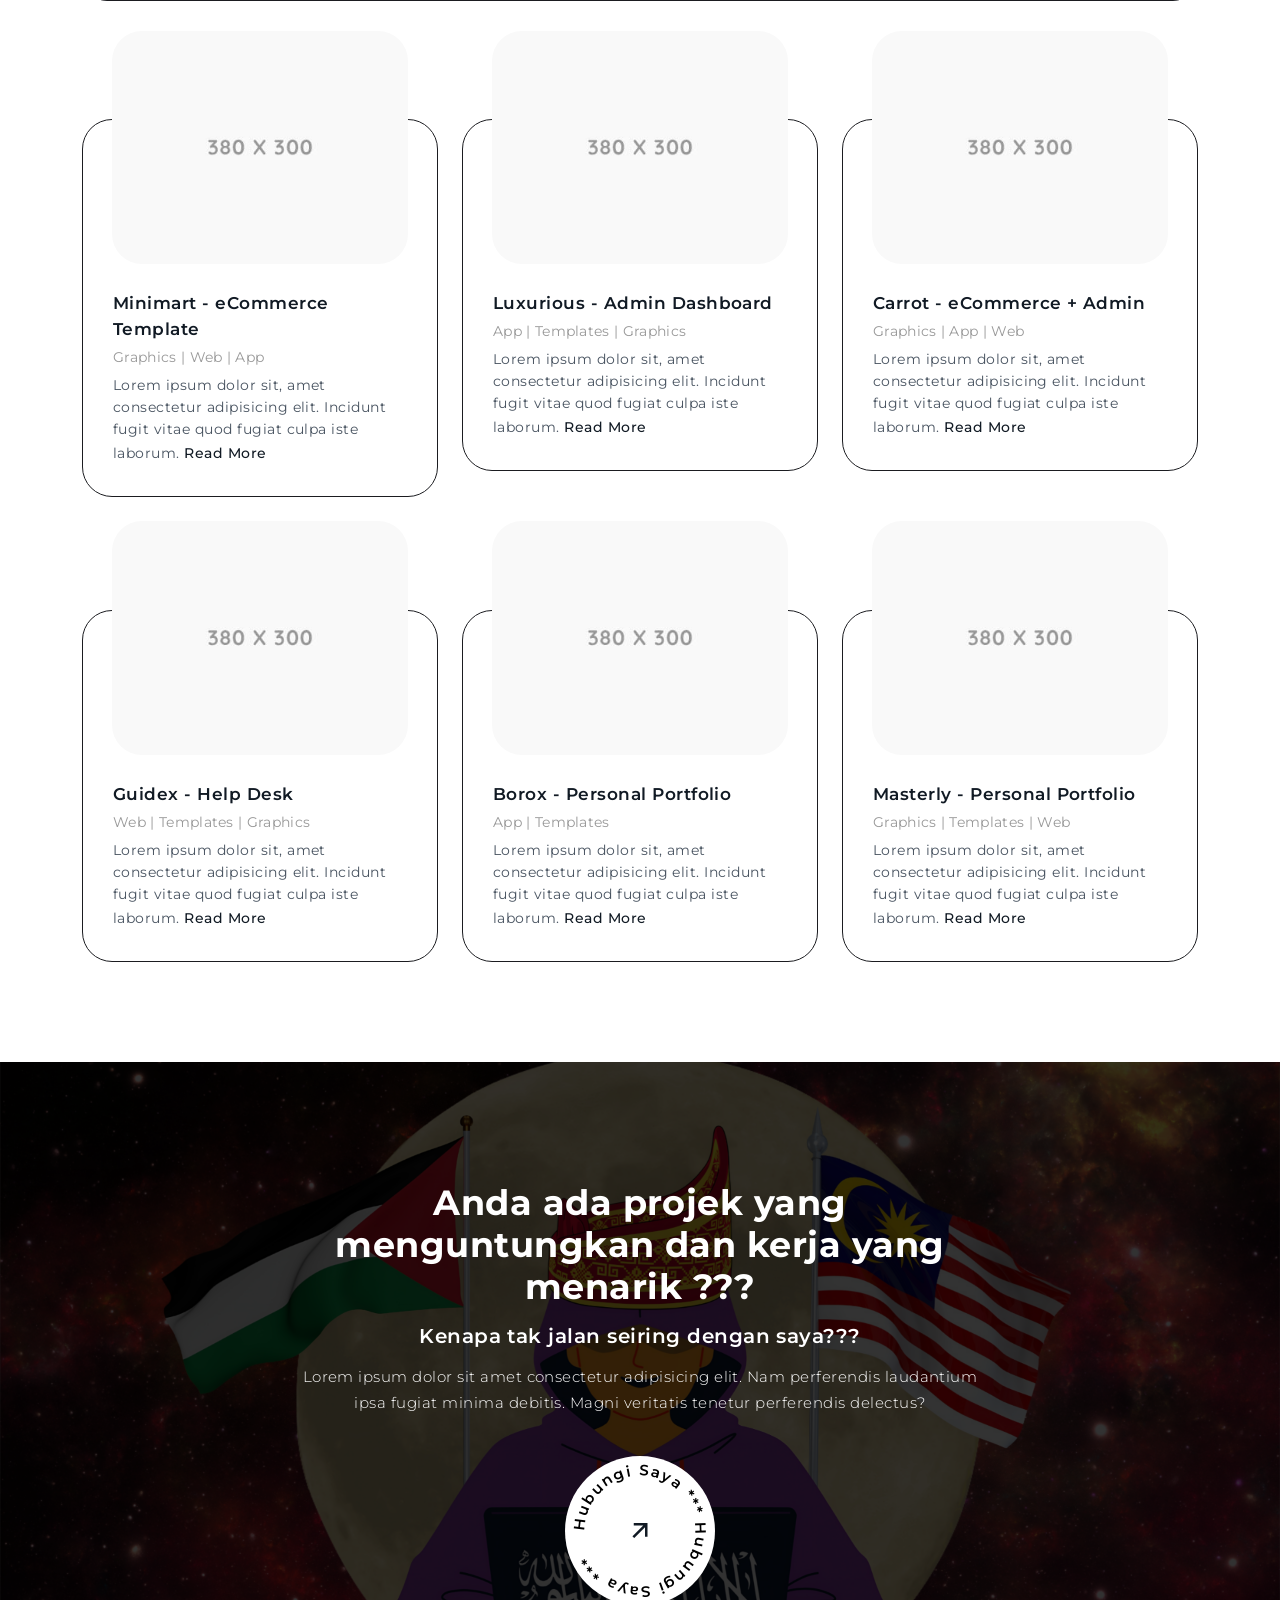
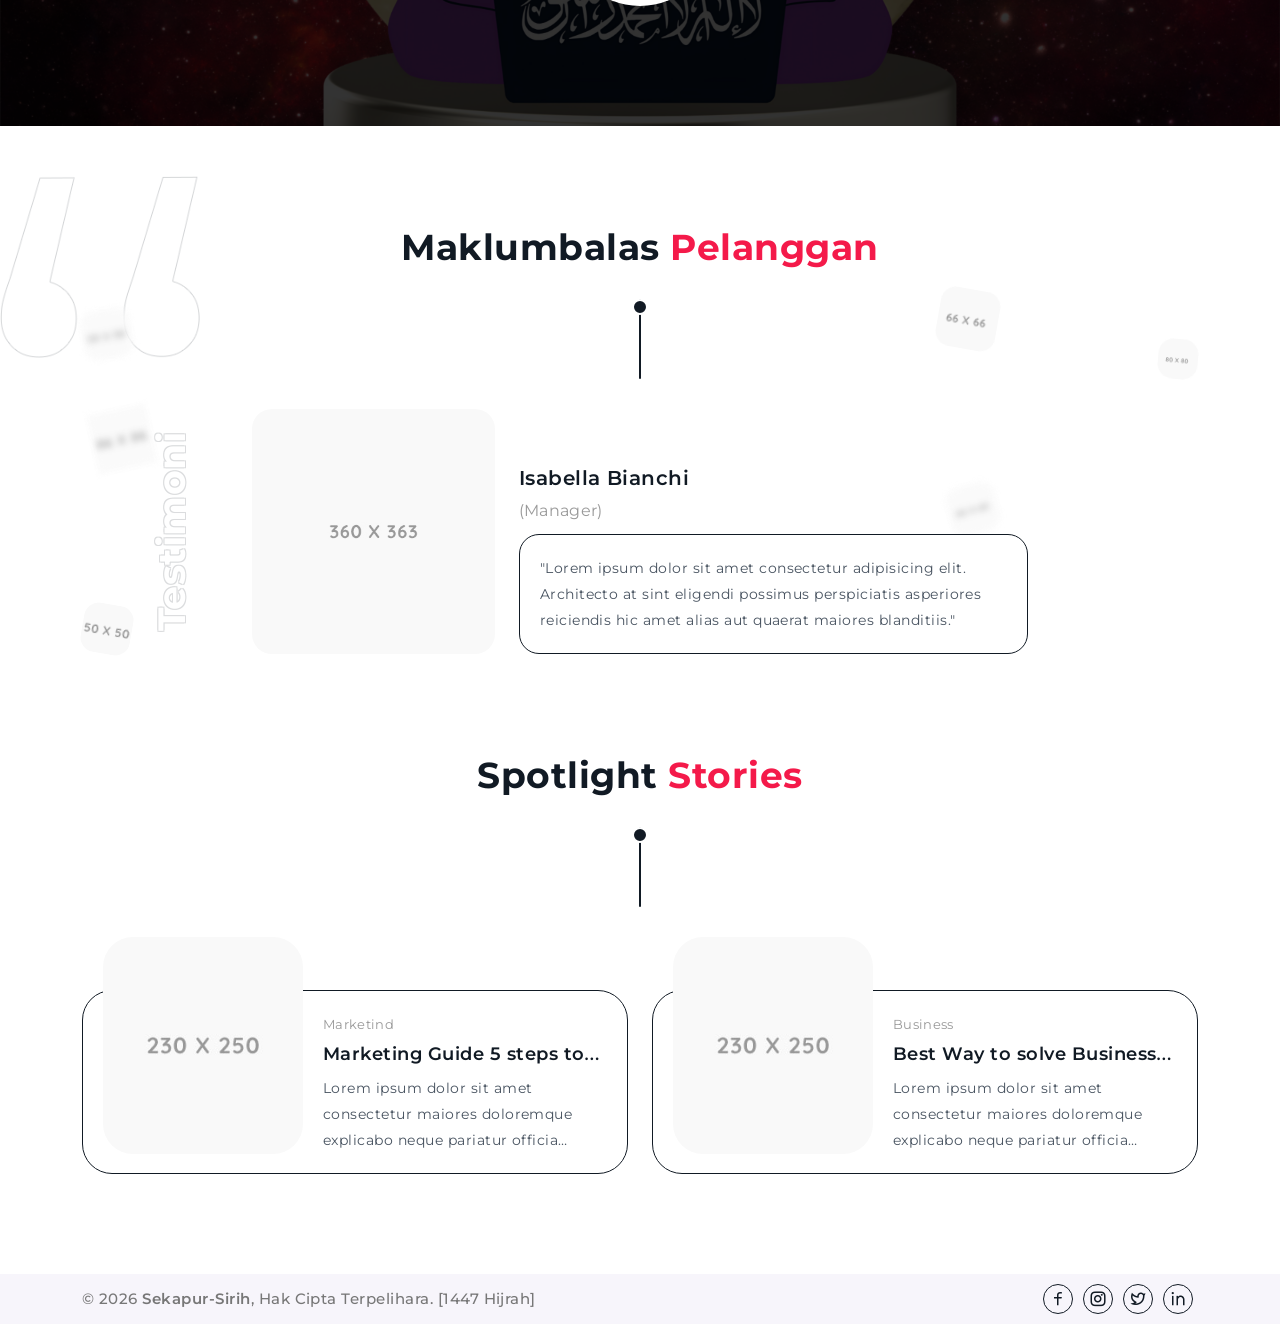
==== commit 01e40e73: "modified:   index.html" ====
--- a/index.html
+++ b/index.html
@@ -302,9 +302,7 @@
                                                         <span class="bg-[#111a24] text-[#fff] border-[1px] border-solid border-[#111a24] rounded-[10px] leading-[1] py-[3px] px-[10px] font-montserrat font-normal tracking-[0.02rem] text-[14px]">2022-24</span>
                                                     </div>
                                                     <h4 class="mb-[8px] font-montserrat text-[18px] font-semibold leading-[26px] text-[#111a24] tracking-[0.03rem] max-[575px]:text-[16px] max-[575px]:leading-[25px]">Master in Comuter Engineering <span class="text-[15px] text-[#555]">- First Class</span></h4>
-                                                    <p class="overflow-hidden text-ellipsis flex m-[0] font-montserrat text-[14px] text-[#495461] font-normal leading-[26px] tracking-[0.03rem]">Lorem ipsum dolor sit amet consectetur adipisicing elit. Rem, eos
-                                                        maxime, recusandae saepe magnam molestiae velit commodi eligendi
-                                                        sequi dolore, cumque tenetur reprehenderit? Quibusdam, animi.
+                                                    <p class="overflow-hidden text-ellipsis flex m-[0] font-montserrat text-[14px] text-[#495461] font-normal leading-[26px] tracking-[0.03rem]">Belum Siap lagi
                                                     </p>
                                                 </div>
                                                 <div class="bix-achievement-box left border-[1px] border-solid border-[#111a24] mt-[150px] p-[30px] rounded-[30px] bg-[#f7f5fb] relative max-[767px]:mt-[12px] max-[767px]:mb-[24px]" data-aos="fade-up" data-aos-duration="2000" data-aos-delay="600">
@@ -312,9 +310,7 @@
                                                         <span class="bg-[#111a24] text-[#fff] border-[1px] border-solid border-[#111a24] rounded-[10px] leading-[1] py-[3px] px-[10px] font-montserrat font-normal tracking-[0.02rem] text-[14px]">2017-20</span>
                                                     </div>
                                                     <h4 class="mb-[8px] font-montserrat text-[18px] font-semibold leading-[26px] text-[#111a24] tracking-[0.03rem] max-[575px]:text-[16px] max-[575px]:leading-[25px]">Higher Secondary <span class="text-[15px] text-[#555]">- 92.54%</span></h4>
-                                                    <p class="overflow-hidden text-ellipsis flex m-[0] font-montserrat text-[14px] text-[#495461] font-normal leading-[26px] tracking-[0.03rem]">Lorem ipsum dolor sit amet consectetur adipisicing elit. Rem, eos
-                                                        maxime, recusandae saepe magnam molestiae velit commodi eligendi
-                                                        sequi dolore, cumque tenetur reprehenderit? Quibusdam, animi.
+                                                    <p class="overflow-hidden text-ellipsis flex m-[0] font-montserrat text-[14px] text-[#495461] font-normal leading-[26px] tracking-[0.03rem]">Belum Siap lagi
                                                     </p>
                                                 </div>
                                             </div>
@@ -351,9 +347,7 @@
                                                         <span class="bg-[#111a24] text-[#fff] border-[1px] border-solid border-[#111a24] rounded-[10px] leading-[1] py-[3px] px-[10px] font-montserrat font-normal tracking-[0.02rem] text-[14px]">2023-2025</span>
                                                     </div>
                                                     <h4 class="mb-[8px] font-montserrat text-[18px] font-semibold leading-[26px] text-[#111a24] tracking-[0.03rem] max-[575px]:text-[16px] max-[575px]:leading-[25px]">Nain Sani Construction <span class="text-[15px] text-[#555]">- Pemilik & Penolong Pengurus</span></h4>
-                                                    <p class="overflow-hidden text-ellipsis flex m-[0] font-montserrat text-[14px] text-[#495461] font-normal leading-[26px] tracking-[0.03rem]">Lorem ipsum dolor sit amet consectetur adipisicing elit. Rem, eos
-                                                        maxime, recusandae saepe magnam molestiae velit commodi eligendi
-                                                        sequi dolore, cumque tenetur reprehenderit? Quibusdam, animi.
+                                                    <p class="overflow-hidden text-ellipsis flex m-[0] font-montserrat text-[14px] text-[#495461] font-normal leading-[26px] tracking-[0.03rem]">Belum Siap lagi
                                                     </p>
                                                 </div>
                                                 <div class="bix-achievement-box left border-[1px] border-solid border-[#111a24] mt-[150px] p-[30px] rounded-[30px] bg-[#f7f5fb] relative max-[767px]:mt-[12px] max-[767px]:mb-[24px]" data-aos="fade-up" data-aos-duration="2000" data-aos-delay="600">
@@ -361,9 +355,7 @@
                                                         <span class="bg-[#111a24] text-[#fff] border-[1px] border-solid border-[#111a24] rounded-[10px] leading-[1] py-[3px] px-[10px] font-montserrat font-normal tracking-[0.02rem] text-[14px]">2023-2025</span>
                                                     </div>
                                                     <h4 class="mb-[8px] font-montserrat text-[18px] font-semibold leading-[26px] text-[#111a24] tracking-[0.03rem] max-[575px]:text-[16px] max-[575px]:leading-[25px]">Zaman Travel & Tour SDN BHD <span class="text-[15px] text-[#555]">- Penolong Pegawai Komunikasi Strategik</span></h4>
-                                                    <p class="overflow-hidden text-ellipsis flex m-[0] font-montserrat text-[14px] text-[#495461] font-normal leading-[26px] tracking-[0.03rem]">Lorem ipsum dolor sit amet consectetur adipisicing elit. Rem, eos
-                                                        maxime, recusandae saepe magnam molestiae velit commodi eligendi
-                                                        sequi dolore, cumque tenetur reprehenderit? Quibusdam, animi.
+                                                    <p class="overflow-hidden text-ellipsis flex m-[0] font-montserrat text-[14px] text-[#495461] font-normal leading-[26px] tracking-[0.03rem]">Belum Siap lagi
                                                     </p>
                                                 </div>
                                             </div>
@@ -374,9 +366,7 @@
                                                     </div>
                                                     <h4 class="mb-[8px] font-montserrat text-[18px] font-semibold leading-[26px] text-[#111a24] tracking-[0.03rem] max-[575px]:text-[16px] max-[575px]:leading-[25px]">Arcon SDN BHD <span class="text-[15px] text-[#555]">- Penolong Pegawai Kesihatan Pekerjaan</span>
                                                     </h4>
-                                                    <p class="overflow-hidden text-ellipsis flex m-[0] font-montserrat text-[14px] text-[#495461] font-normal leading-[26px] tracking-[0.03rem]">Lorem ipsum dolor sit amet consectetur adipisicing elit. Rem, eos
-                                                        maxime, recusandae saepe magnam molestiae velit commodi eligendi
-                                                        sequi dolore, cumque tenetur reprehenderit? Quibusdam, animi.
+                                                    <p class="overflow-hidden text-ellipsis flex m-[0] font-montserrat text-[14px] text-[#495461] font-normal leading-[26px] tracking-[0.03rem]">Belum Siap lagi
                                                     </p>
                                                 </div>
                                                 <div class="bix-achievement-box right border-[1px] border-solid border-[#111a24] mt-[150px] p-[30px] rounded-[30px] bg-[#f7f5fb] relative max-[767px]:mt-[12px] max-[767px]:mb-[24px]" data-aos="fade-up" data-aos-duration="2000" data-aos-delay="700">
@@ -384,9 +374,7 @@
                                                         <span class="bg-[#111a24] text-[#fff] border-[1px] border-solid border-[#111a24] rounded-[10px] leading-[1] py-[3px] px-[10px] font-montserrat font-normal tracking-[0.02rem] text-[14px]">2015-17</span>
                                                     </div>
                                                     <h4 class="mb-[8px] font-montserrat text-[18px] font-semibold leading-[26px] text-[#111a24] tracking-[0.03rem] max-[575px]:text-[16px] max-[575px]:leading-[25px]">Crystal Network SDN BHD <span class="text-[15px] text-[#555]">- - Penolong Pegawai Sumber Manusia</span></h4>
-                                                    <p class="overflow-hidden text-ellipsis flex m-[0] font-montserrat text-[14px] text-[#495461] font-normal leading-[26px] tracking-[0.03rem]">Lorem ipsum dolor sit amet consectetur adipisicing elit. Rem, eos
-                                                        maxime, recusandae saepe magnam molestiae velit commodi eligendi
-                                                        sequi dolore, cumque tenetur reprehenderit? Quibusdam, animi.
+                                                    <p class="overflow-hidden text-ellipsis flex m-[0] font-montserrat text-[14px] text-[#495461] font-normal leading-[26px] tracking-[0.03rem]">Belum Siap lagi
                                                     </p>
                                                 </div>
                                             </div>
